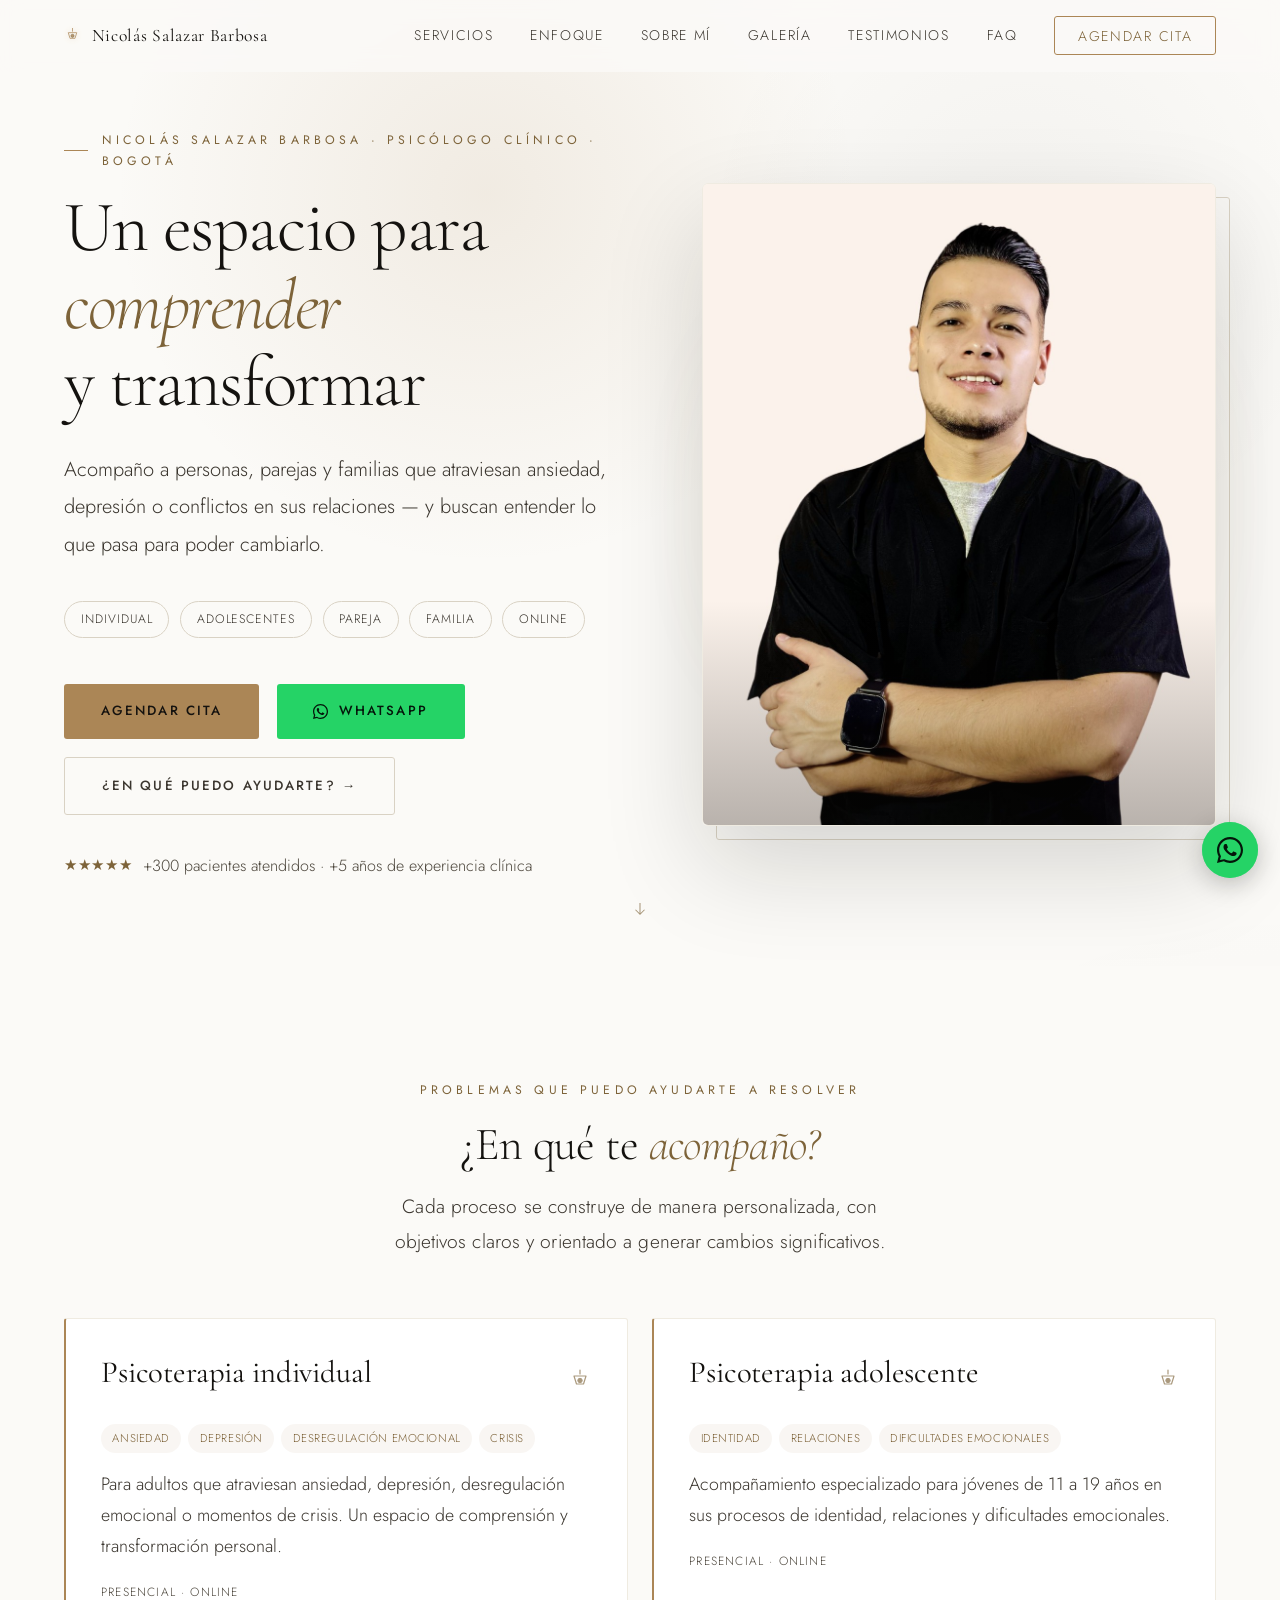
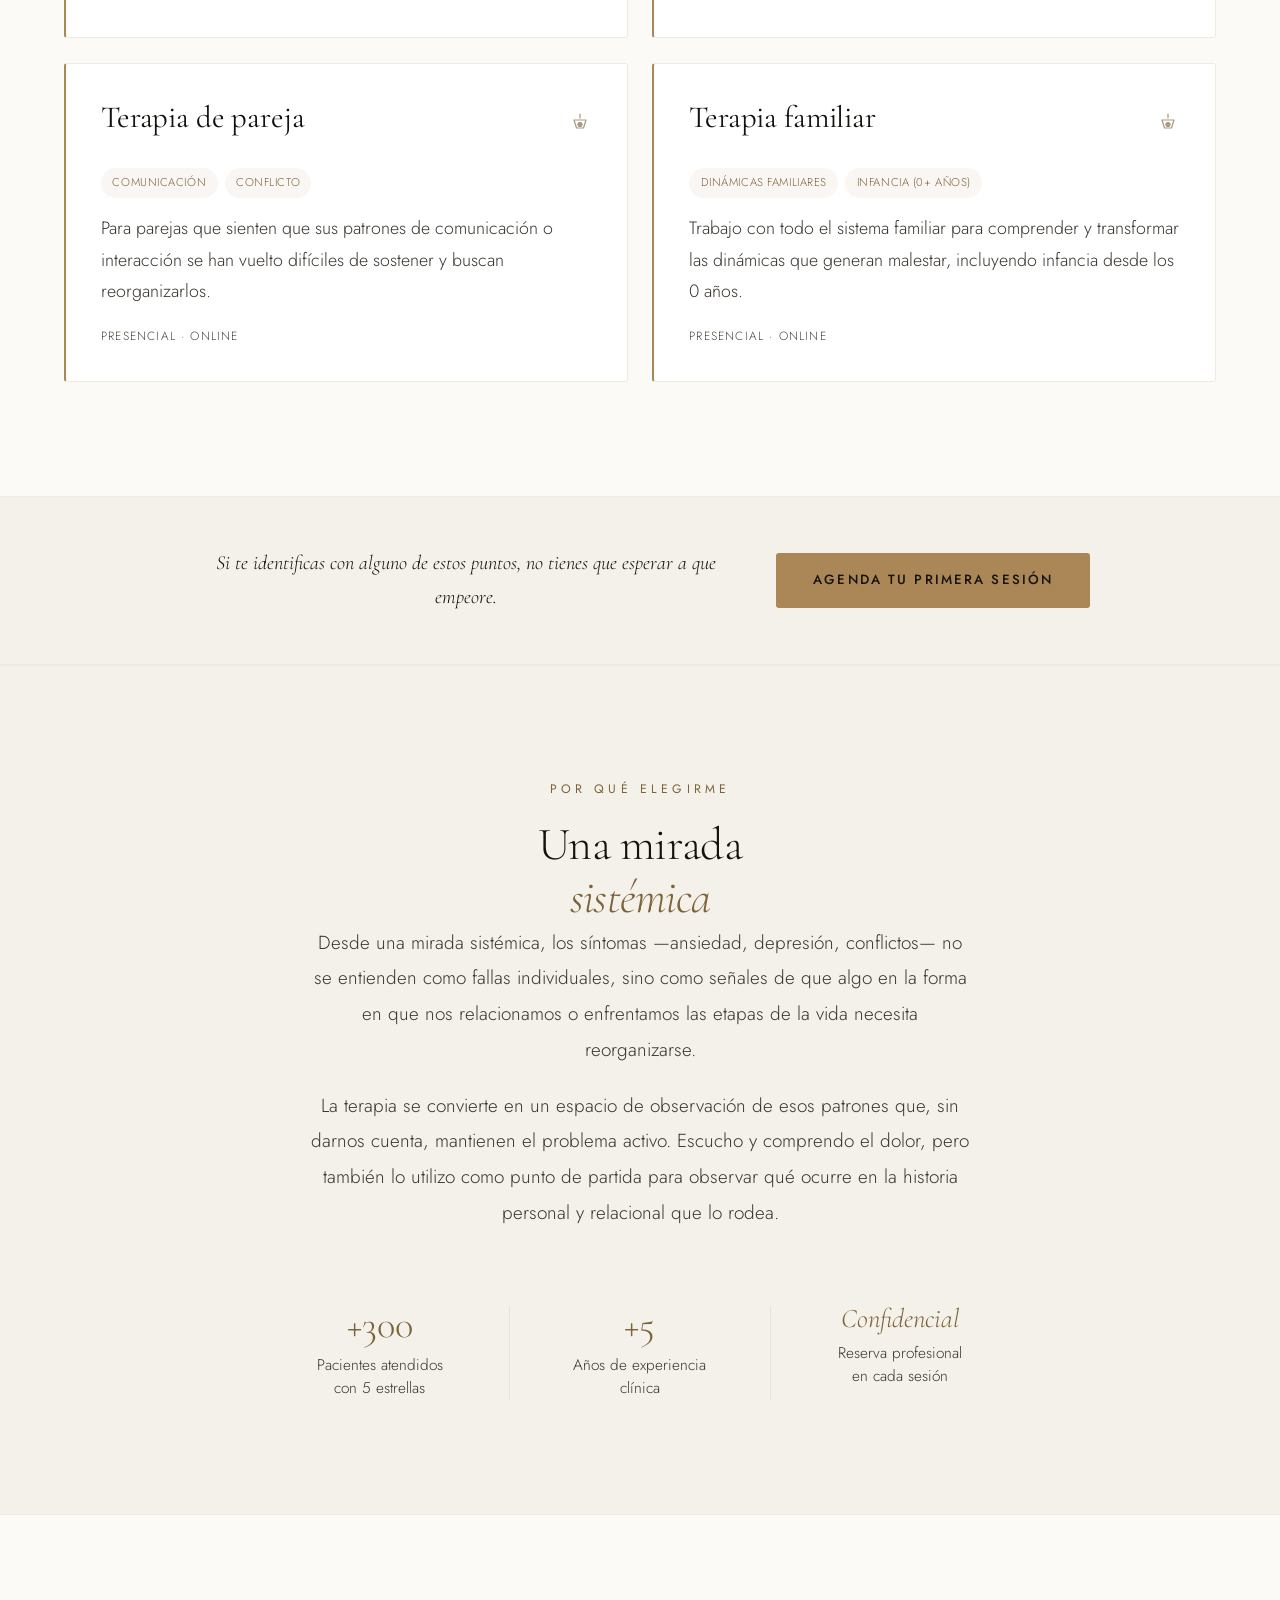
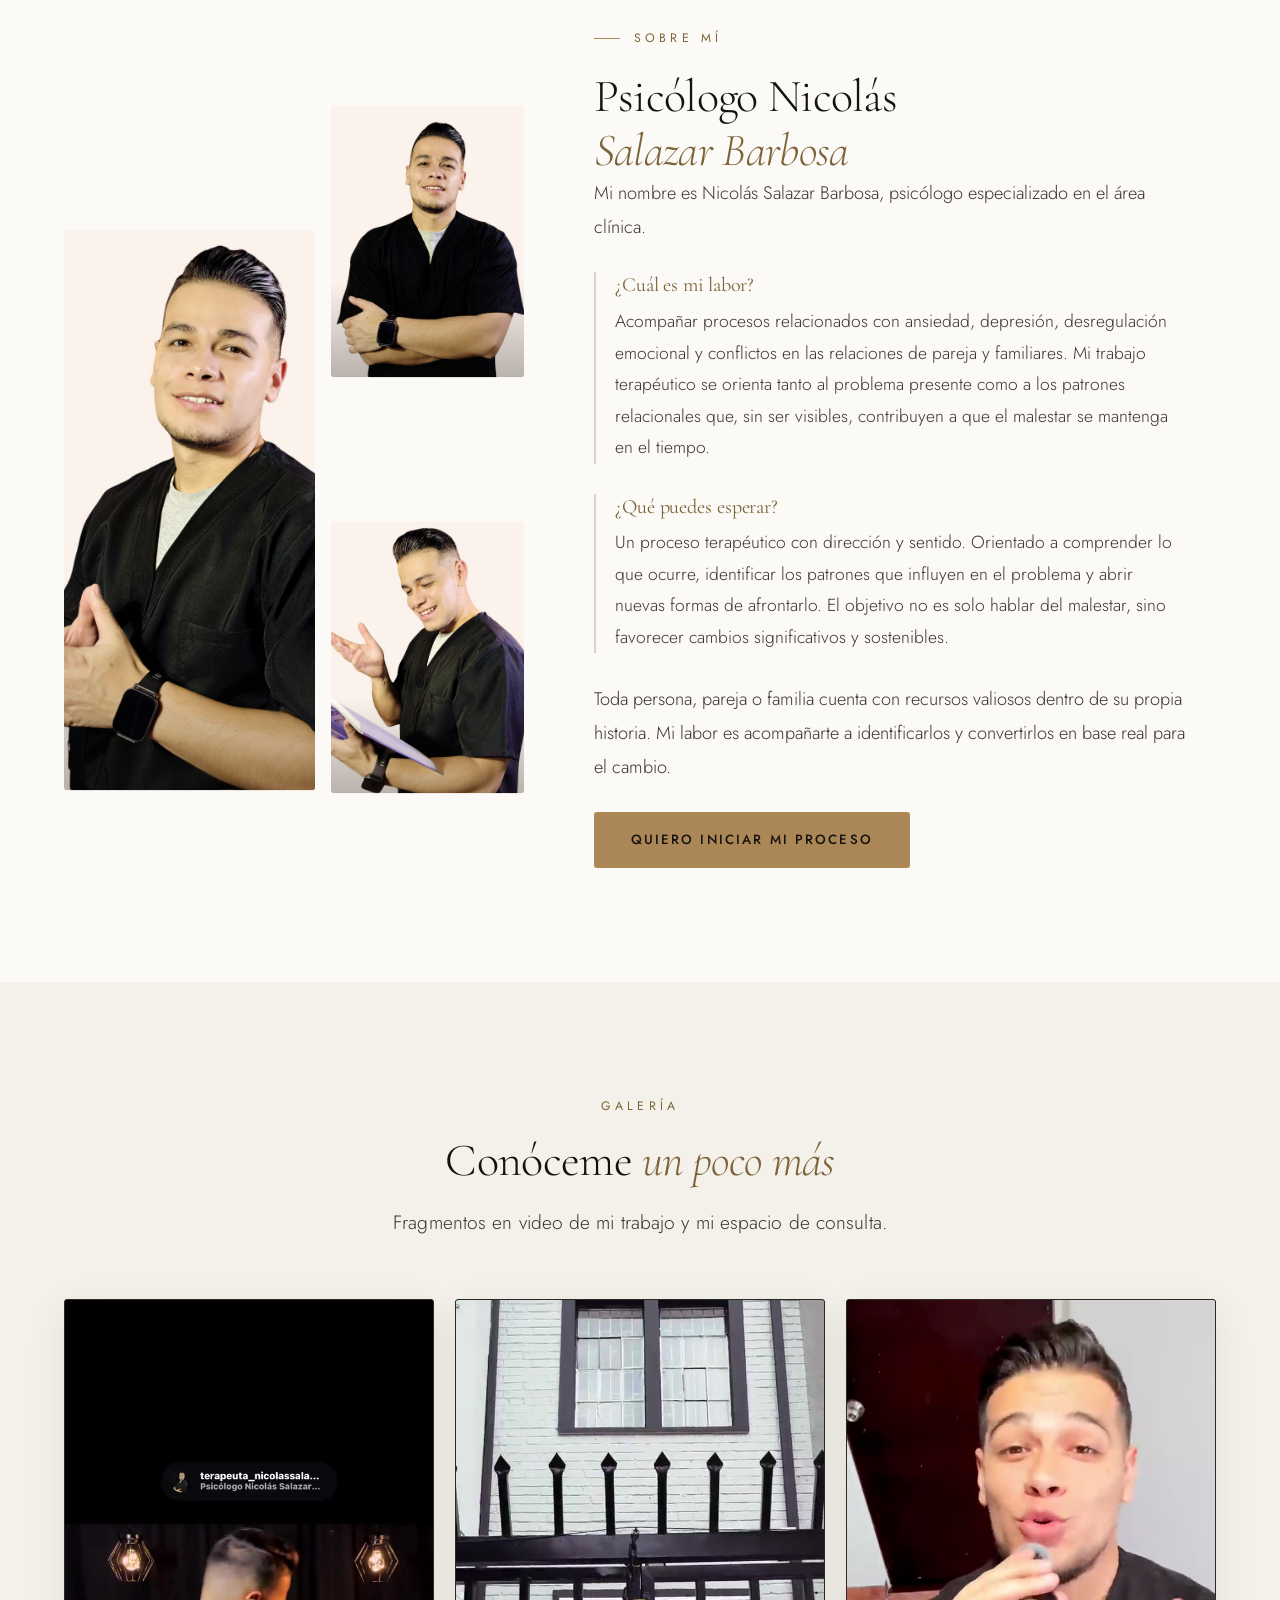
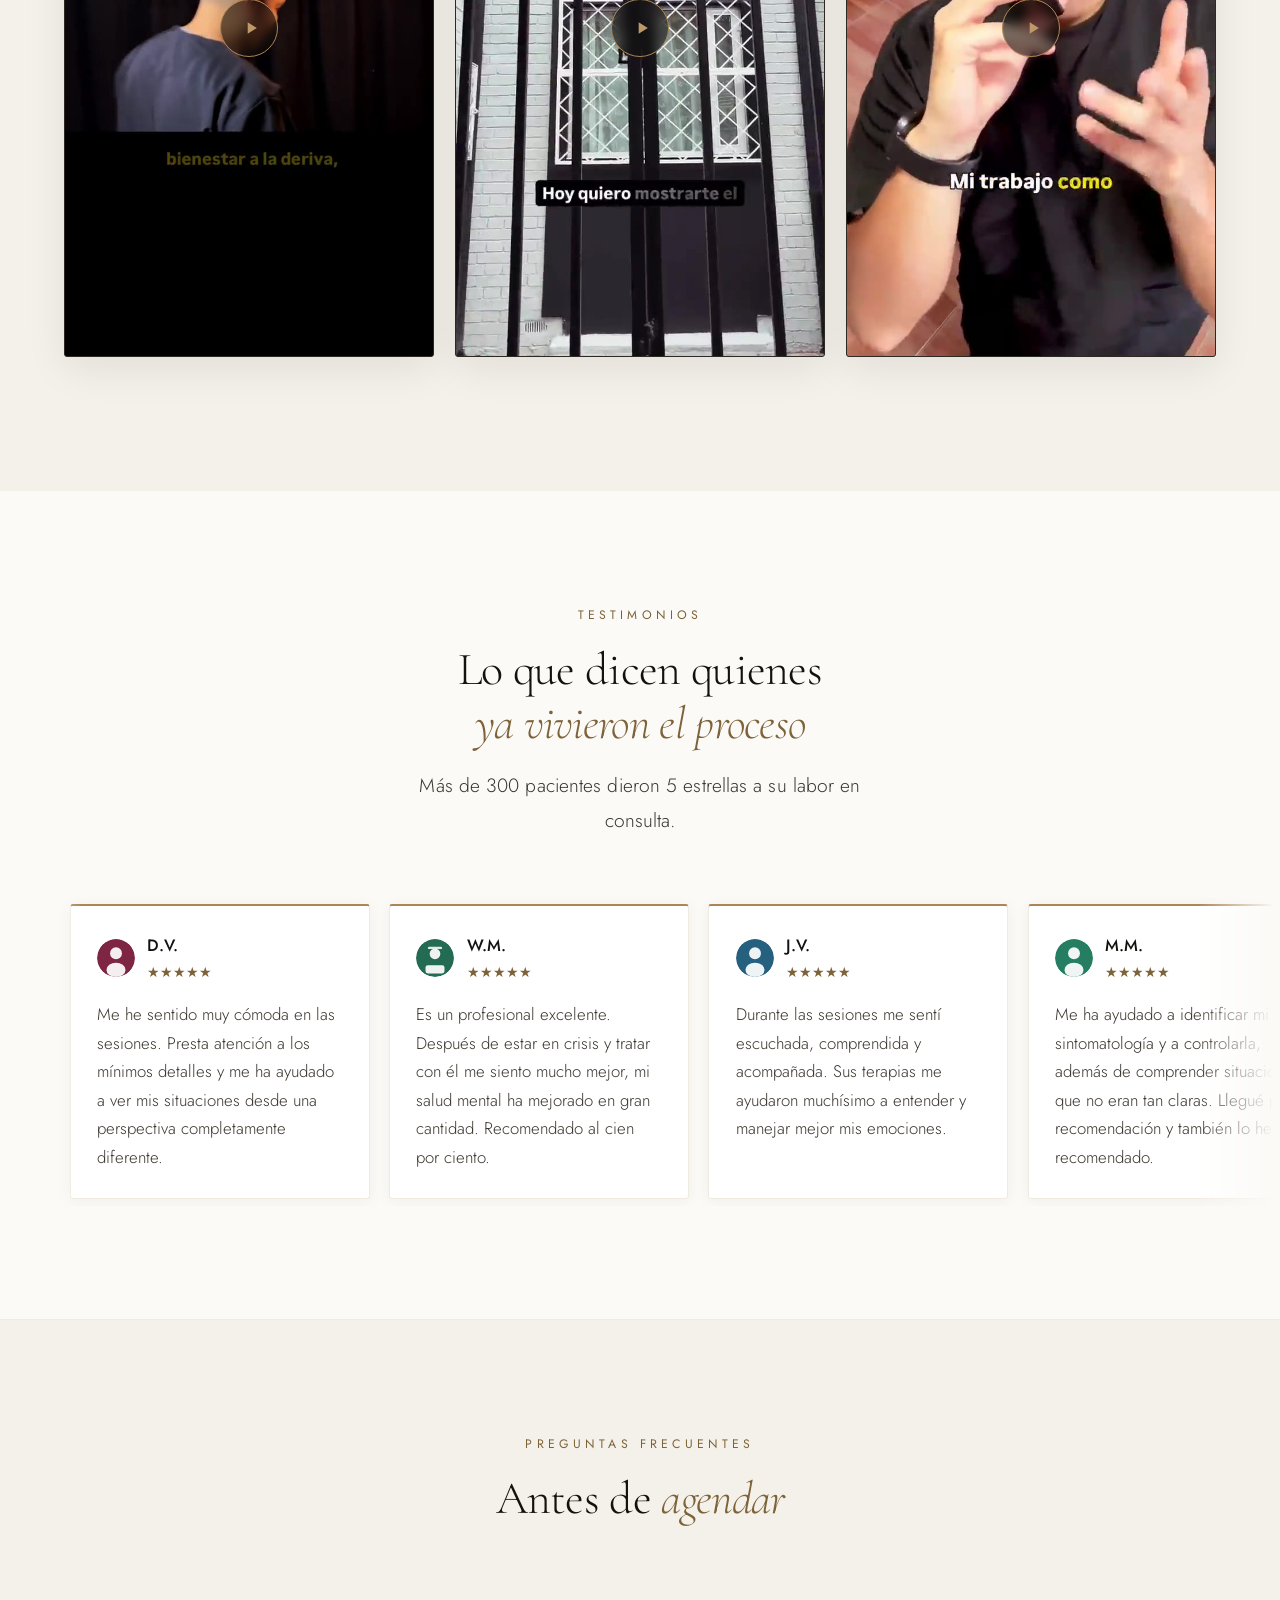
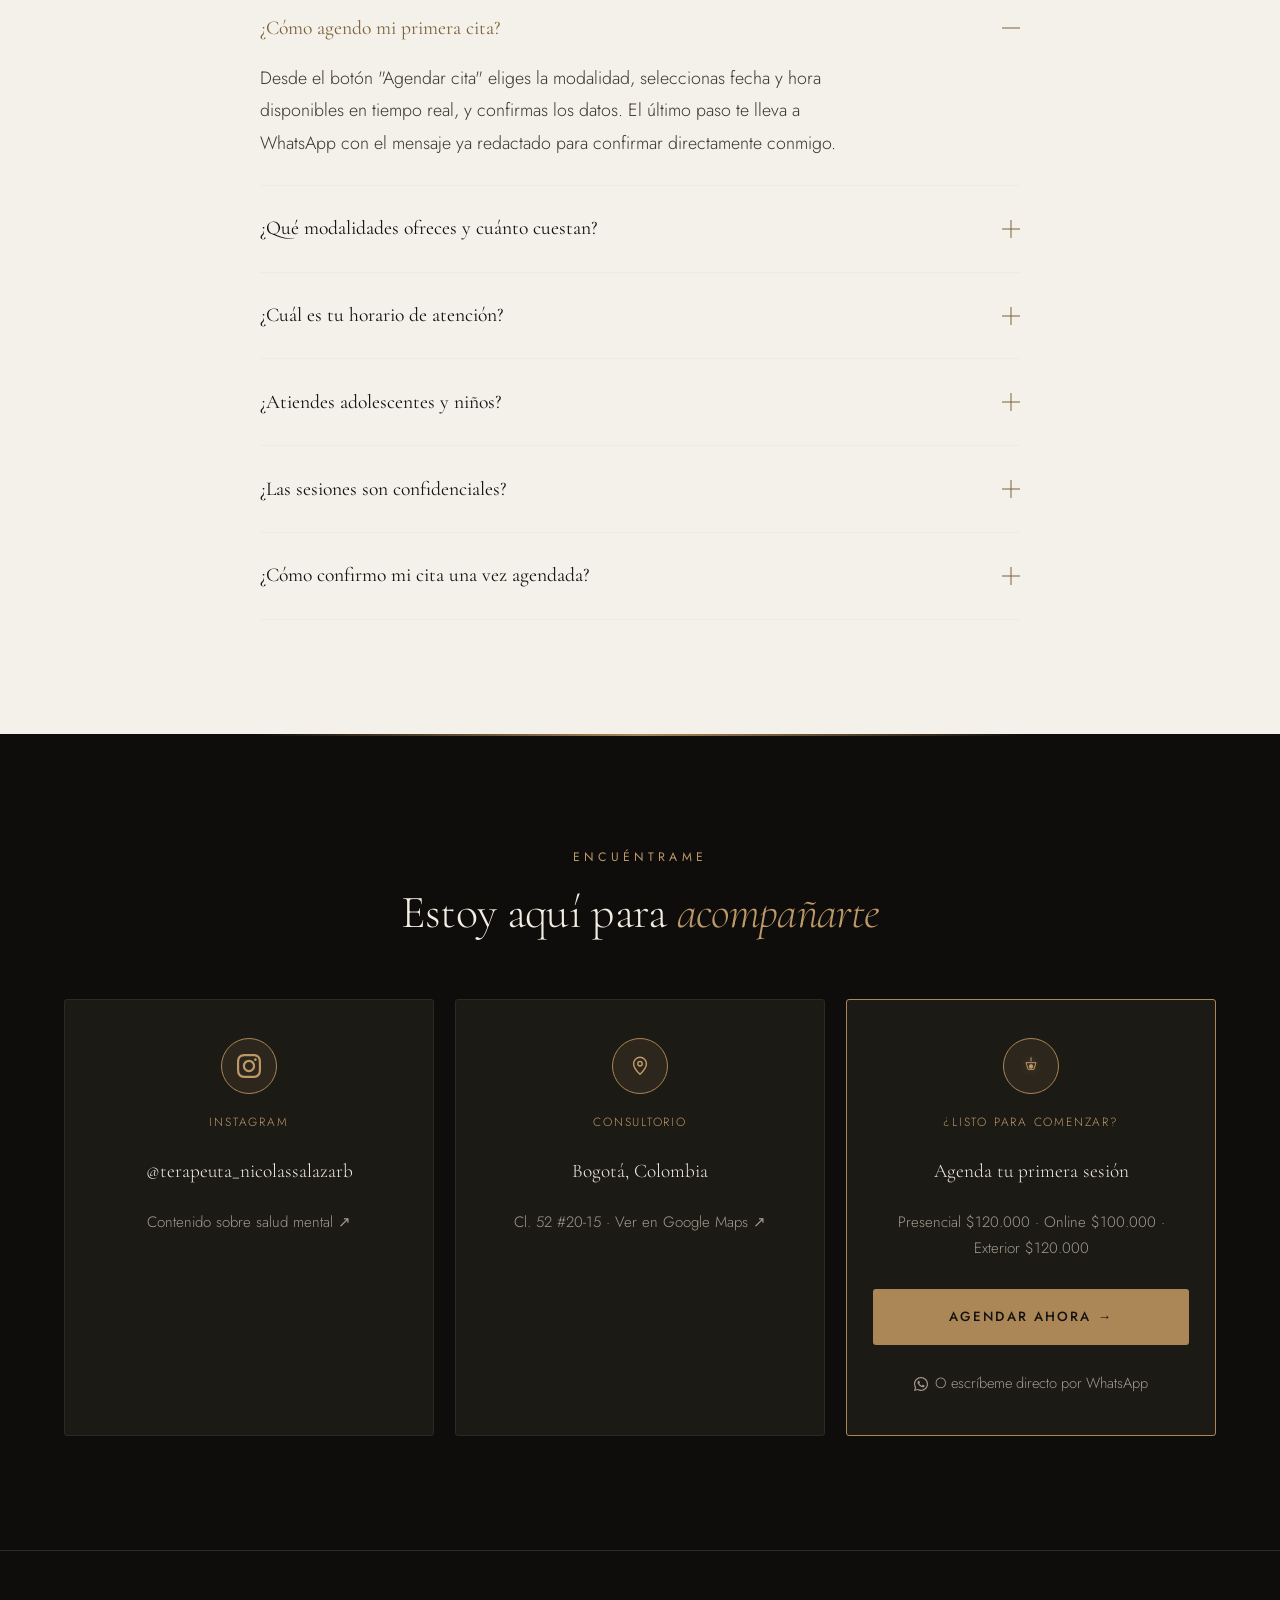
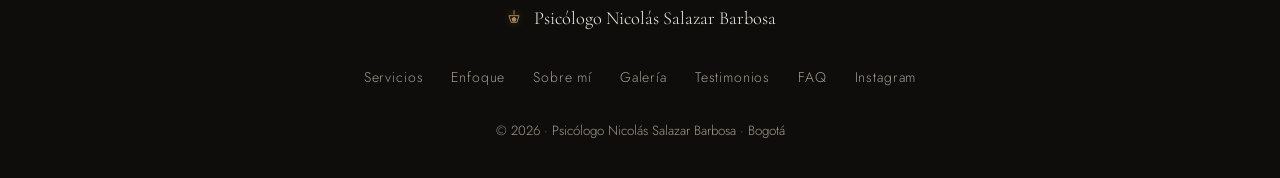
==== index.html @ ba169932 "Actualizacion automatica" ====
<!DOCTYPE html>
<html lang="es">
<head>
<meta charset="UTF-8">
<meta name="viewport" content="width=device-width, initial-scale=1.0, maximum-scale=5.0">

<!-- ── PRIMARY SEO ── -->
<title>Psicólogo Nicolás Salazar Barbosa | Terapia Sistémica Bogotá</title>
<meta name="description" content="Psicólogo clínico en Bogotá especializado en terapia sistémica, narrativa y ACT. Atención individual, adolescentes, pareja y familia. Presencial en Cl. 52 #20-15 y online. Agenda tu cita hoy.">
<meta name="keywords" content="psicólogo Bogotá, psicólogo clínico Bogotá, terapia sistémica Bogotá, terapia pareja Bogotá, terapia familiar Bogotá, psicólogo online Colombia, terapia narrativa, ansiedad Bogotá, depresión Bogotá, Nicolás Salazar Barbosa psicólogo">
<meta name="author" content="Psicólogo Nicolás Salazar Barbosa">
<meta name="robots" content="index, follow">
<meta name="geo.region" content="CO-DC">
<meta name="geo.placename" content="Bogotá, Colombia">
<meta name="theme-color" content="#050505">
<link rel="canonical" href="https://psicologonicolassalazarb.com/">

<!-- ── OPEN GRAPH (WhatsApp, Facebook, LinkedIn) ── -->
<meta property="og:type" content="website">
<meta property="og:url" content="https://psicologonicolassalazarb.com/">
<meta property="og:title" content="Psicólogo Nicolás Salazar Barbosa | Terapia Sistémica Bogotá">
<meta property="og:description" content="Psicólogo clínico en Bogotá. Terapia sistémica, narrativa y ACT para individuos, parejas y familias. Presencial y online.">
<meta property="og:locale" content="es_CO">
<meta property="og:site_name" content="Psicólogo Nicolás Salazar Barbosa">
<meta property="og:image" content="https://psicologonicolassalazarb.com/assets/img/og-image.jpg">

<!-- ── TWITTER CARD ── -->
<meta name="twitter:card" content="summary_large_image">
<meta name="twitter:title" content="Psicólogo Nicolás Salazar Barbosa | Bogotá">
<meta name="twitter:description" content="Psicólogo clínico en Bogotá. Terapia sistémica, narrativa y ACT para individuos, parejas y familias.">

<!-- ── SCHEMA.org — Datos estructurados para Google ── -->
<script type="application/ld+json">
{
  "@context": "https://schema.org",
  "@type": "Psychologist",
  "name": "Nicolás Salazar Barbosa",
  "jobTitle": "Psicólogo Clínico",
  "description": "Psicólogo clínico especializado en terapia sistémica, narrativa y ACT. Atención individual, adolescentes, pareja y familia en Bogotá y online.",
  "url": "https://psicologonicolassalazarb.com",
  "telephone": "+573115725459",
  "email": "psicosalazar710@gmail.com",
  "image": "https://psicologonicolassalazarb.com/assets/img/og-image.jpg",
  "address": {
    "@type": "PostalAddress",
    "streetAddress": "Cl. 52 #20-15",
    "addressLocality": "Bogotá",
    "addressRegion": "Cundinamarca",
    "addressCountry": "CO"
  },
  "geo": {
    "@type": "GeoCoordinates",
    "latitude": 4.6351,
    "longitude": -74.0703
  },
  "priceRange": "$100.000 - $120.000 COP",
  "currenciesAccepted": "COP",
  "paymentAccepted": "Cash, Bank Transfer",
  "openingHours": ["Mo-Fr 09:00-21:00", "Sa 09:00-12:00"],
  "sameAs": [
    "https://www.instagram.com/terapeuta_nicolassalazarb"
  ],
  "hasOfferCatalog": {
    "@type": "OfferCatalog",
    "name": "Servicios de psicoterapia",
    "itemListElement": [
      {"@type": "Offer", "itemOffered": {"@type": "Service", "name": "Psicoterapia Individual"}},
      {"@type": "Offer", "itemOffered": {"@type": "Service", "name": "Psicoterapia Adolescente"}},
      {"@type": "Offer", "itemOffered": {"@type": "Service", "name": "Terapia de Pareja"}},
      {"@type": "Offer", "itemOffered": {"@type": "Service", "name": "Terapia Familiar"}}
    ]
  },
  "aggregateRating": {
    "@type": "AggregateRating",
    "ratingValue": "5",
    "reviewCount": "40",
    "bestRating": "5"
  }
}
</script>

<meta http-equiv="X-UA-Compatible" content="IE=edge">
<meta name="format-detection" content="telephone=no">
<link rel="preconnect" href="https://fonts.googleapis.com">
<link rel="preconnect" href="https://fonts.gstatic.com" crossorigin>
<link href="https://fonts.googleapis.com/css2?family=Cormorant+Garamond:ital,wght@0,300;0,400;0,600;1,300;1,400&family=Jost:wght@300;400;500&display=swap" rel="stylesheet">
<link rel="stylesheet" href="css/main.css?v=4">
</head>
<body>

<a href="#main-content" class="skip-link">Saltar al contenido principal</a>

<div class="scroll-progress" id="scrollProgress"></div>

<nav id="main-nav">
  <a href="#hero" class="nav-logo">
    <svg class="lamp lit" viewBox="0 0 24 24" fill="none"><path d="M12 2v4" stroke-width="1.2" stroke-linecap="round"/><path d="M6 8h12l-2.5 8h-7L6 8z" stroke-width="1.2" stroke-linejoin="round"/><circle class="bulb" cx="12" cy="12.5" r="2.2"/></svg>
    Nicolás Salazar Barbosa
  </a>
  <ul class="nav-links" id="navLinks">
    <li><a href="#servicios" data-target="servicios">Servicios</a></li>
    <li><a href="#enfoque" data-target="enfoque">Enfoque</a></li>
    <li><a href="#sobre-mi" data-target="sobre-mi">Sobre mí</a></li>
    <li><a href="#galeria" data-target="galeria">Galería</a></li>
    <li><a href="#testimonios" data-target="testimonios">Testimonios</a></li>
    <li><a href="#faq" data-target="faq">FAQ</a></li>
    <li><a href="/agendar.html" class="nav-cta">Agendar cita</a></li>
  </ul>
  <button class="hamburger" id="hamburger" aria-label="Menú" aria-expanded="false"><span></span><span></span><span></span></button>
</nav>

<div class="mobile-menu" id="mobile-menu">
  <a href="#servicios">Servicios</a>
  <a href="#enfoque">Enfoque terapéutico</a>
  <a href="#sobre-mi">Sobre mí</a>
  <a href="#galeria">Galería</a>
  <a href="#testimonios">Testimonios</a>
  <a href="#faq">FAQ</a>
  <a href="/agendar.html" style="color:var(--gold-bright);font-weight:500;">Agendar cita →</a>
</div>

<main id="main-content">
<div class="snap-section">
  <section id="hero" aria-label="Presentación">
    <div class="hero-left">
      <div class="eyebrow">Nicolás Salazar Barbosa · Psicólogo Clínico · Bogotá</div>
      <h1 class="hero-title">Un espacio para<br><em>comprender</em><br>y transformar</h1>
      <p class="hero-subtitle">Acompaño a personas, parejas y familias que atraviesan ansiedad, depresión o conflictos en sus relaciones — y buscan entender lo que pasa para poder cambiarlo.</p>
      <div class="hero-badges">
        <span class="badge">Individual</span>
        <span class="badge">Adolescentes</span>
        <span class="badge">Pareja</span>
        <span class="badge">Familia</span>
        <span class="badge">Online</span>
      </div>
      <div class="hero-actions">
        <a href="/agendar.html" class="btn btn-gold">Agendar cita</a>
        <a href="https://wa.me/573115725459?text=Hola%20Nicol%C3%A1s%2C%20quisiera%20agendar%20una%20cita." data-cfg="whatsappUrl" data-cfg-attr="href" target="_blank" class="btn btn-wa">
          <svg width="15" height="15" viewBox="0 0 24 24" fill="currentColor"><path d="M17.472 14.382c-.297-.149-1.758-.867-2.03-.967-.273-.099-.471-.148-.67.15-.197.297-.767.966-.94 1.164-.173.199-.347.223-.644.075-.297-.15-1.255-.463-2.39-1.475-.883-.788-1.48-1.761-1.653-2.059-.173-.297-.018-.458.13-.606.134-.133.298-.347.446-.52.149-.174.198-.298.298-.497.099-.198.05-.371-.025-.52-.075-.149-.669-1.612-.916-2.207-.242-.579-.487-.5-.669-.51-.173-.008-.371-.01-.57-.01-.198 0-.52.074-.792.372-.272.297-1.04 1.016-1.04 2.479 0 1.462 1.065 2.875 1.213 3.074.149.198 2.096 3.2 5.077 4.487.709.306 1.262.489 1.694.625.712.227 1.36.195 1.871.118.571-.085 1.758-.719 2.006-1.413.248-.694.248-1.289.173-1.413-.074-.124-.272-.198-.57-.347z"/><path d="M12 0C5.373 0 0 5.373 0 12c0 2.125.555 4.122 1.528 5.855L0 24l6.335-1.508C8.078 23.445 10.012 24 12 24c6.627 0 12-5.373 12-12S18.627 0 12 0zm0 22c-1.846 0-3.593-.493-5.103-1.355l-.365-.218-3.785.901.938-3.676-.239-.377A9.944 9.944 0 012 12c0-5.514 4.486-10 10-10s10 4.486 10 10-4.486 10-10 10z"/></svg>
          WhatsApp
        </a>
        <a href="#servicios" class="btn btn-outline">¿En qué puedo ayudarte? →</a>
      </div>
      <div class="hero-trust">
        <span class="hero-trust-stars">★★★★★</span>
        <span><span data-cfg="stats.patients">+300</span> pacientes atendidos · <span data-cfg="stats.yearsExperience">+5</span> años de experiencia clínica</span>
      </div>
    </div>
    <div class="hero-portrait">
      <div class="img-frame">
        <img src="assets/img/nico-02-crossed.jpg" alt="Psicólogo Nicolás Salazar Barbosa" loading="eager" fetchpriority="high">
      </div>
    </div>
    <a href="#servicios" class="scroll-cue" aria-label="Bajar a la siguiente sección">
      <svg width="18" height="18" viewBox="0 0 24 24" fill="none" stroke="currentColor" stroke-width="1.4"><path d="M12 4v15M6 13l6 6 6-6"/></svg>
    </a>
  </section>
</div>

<section id="servicios" class="snap-section section" aria-label="Problemas que resuelvo">
  <div class="section-inner">
    <div class="section-head center reveal">
      <div class="eyebrow">Problemas que puedo ayudarte a resolver</div>
      <h2>¿En qué te <em>acompaño?</em></h2>
      <p class="lede">Cada proceso se construye de manera personalizada, con objetivos claros y orientado a generar cambios significativos.</p>
    </div>

    <div class="problems-grid">
      <div class="card card-accent problem-card reveal">
        <div class="card-head">
          <h3>Psicoterapia individual</h3>
          <svg class="lamp" viewBox="0 0 24 24" fill="none"><path d="M12 2v4" stroke-width="1.2" stroke-linecap="round"/><path d="M6 8h12l-2.5 8h-7L6 8z" stroke-width="1.2" stroke-linejoin="round"/><circle class="bulb" cx="12" cy="12.5" r="2.2"/></svg>
        </div>
        <div class="problem-tags">
          <span class="problem-tag">Ansiedad</span><span class="problem-tag">Depresión</span>
          <span class="problem-tag">Desregulación emocional</span><span class="problem-tag">Crisis</span>
        </div>
        <p>Para adultos que atraviesan ansiedad, depresión, desregulación emocional o momentos de crisis. Un espacio de comprensión y transformación personal.</p>
        <div class="problem-mode">Presencial · Online</div>
      </div>

      <div class="card card-accent problem-card reveal">
        <div class="card-head">
          <h3>Psicoterapia adolescente</h3>
          <svg class="lamp" viewBox="0 0 24 24" fill="none"><path d="M12 2v4" stroke-width="1.2" stroke-linecap="round"/><path d="M6 8h12l-2.5 8h-7L6 8z" stroke-width="1.2" stroke-linejoin="round"/><circle class="bulb" cx="12" cy="12.5" r="2.2"/></svg>
        </div>
        <div class="problem-tags">
          <span class="problem-tag">Identidad</span><span class="problem-tag">Relaciones</span>
          <span class="problem-tag">Dificultades emocionales</span>
        </div>
        <p>Acompañamiento especializado para jóvenes de 11 a 19 años en sus procesos de identidad, relaciones y dificultades emocionales.</p>
        <div class="problem-mode">Presencial · Online</div>
      </div>

      <div class="card card-accent problem-card reveal">
        <div class="card-head">
          <h3>Terapia de pareja</h3>
          <svg class="lamp" viewBox="0 0 24 24" fill="none"><path d="M12 2v4" stroke-width="1.2" stroke-linecap="round"/><path d="M6 8h12l-2.5 8h-7L6 8z" stroke-width="1.2" stroke-linejoin="round"/><circle class="bulb" cx="12" cy="12.5" r="2.2"/></svg>
        </div>
        <div class="problem-tags">
          <span class="problem-tag">Comunicación</span><span class="problem-tag">Conflicto</span>
        </div>
        <p>Para parejas que sienten que sus patrones de comunicación o interacción se han vuelto difíciles de sostener y buscan reorganizarlos.</p>
        <div class="problem-mode">Presencial · Online</div>
      </div>

      <div class="card card-accent problem-card reveal">
        <div class="card-head">
          <h3>Terapia familiar</h3>
          <svg class="lamp" viewBox="0 0 24 24" fill="none"><path d="M12 2v4" stroke-width="1.2" stroke-linecap="round"/><path d="M6 8h12l-2.5 8h-7L6 8z" stroke-width="1.2" stroke-linejoin="round"/><circle class="bulb" cx="12" cy="12.5" r="2.2"/></svg>
        </div>
        <div class="problem-tags">
          <span class="problem-tag">Dinámicas familiares</span><span class="problem-tag">Infancia (0+ años)</span>
        </div>
        <p>Trabajo con todo el sistema familiar para comprender y transformar las dinámicas que generan malestar, incluyendo infancia desde los 0 años.</p>
        <div class="problem-mode">Presencial · Online</div>
      </div>
    </div>
  </div>
</section>

<div class="mid-cta reveal reveal-scale">
  <div class="mid-cta-inner">
    <p>Si te identificas con alguno de estos puntos, no tienes que esperar a que empeore.</p>
    <a href="/agendar.html" class="btn btn-gold">Agenda tu primera sesión</a>
  </div>
</div>

<section id="enfoque" class="snap-section section" aria-label="Por qué elegirme">
  <div class="section-inner">
    <div class="why-intro">
      <div class="approach-copy reveal reveal-left">
        <div class="eyebrow">Por qué elegirme</div>
        <h2>Una mirada<br><em>sistémica</em></h2>
        <p>Desde una mirada sistémica, los síntomas —ansiedad, depresión, conflictos— no se entienden como fallas individuales, sino como señales de que algo en la forma en que nos relacionamos o enfrentamos las etapas de la vida necesita reorganizarse.</p>
        <p>La terapia se convierte en un espacio de observación de esos patrones que, sin darnos cuenta, mantienen el problema activo. Escucho y comprendo el dolor, pero también lo utilizo como punto de partida para observar qué ocurre en la historia personal y relacional que lo rodea.</p>
      </div>
    </div>

    <div class="authority-stats reveal reveal-scale">
      <div class="authority-stat">
        <div class="num" data-cfg="stats.patients">+300</div>
        <div class="label">Pacientes atendidos<br>con 5 estrellas</div>
      </div>
      <div class="authority-stat">
        <div class="num" data-cfg="stats.yearsExperience">+5</div>
        <div class="label">Años de experiencia<br>clínica</div>
      </div>
      <div class="authority-stat">
        <div class="num num-word">Confidencial</div>
        <div class="label">Reserva profesional<br>en cada sesión</div>
      </div>
    </div>

  </div>
</section>

<section id="sobre-mi" class="snap-section section" aria-label="Sobre el psicólogo">
  <div class="section-inner">
    <div class="about-grid">
      <div class="about-collage reveal reveal-scale">
        <div class="img-frame"><img src="assets/img/nico-03-hands.jpg" alt="Psicólogo clínico Nicolás Salazar Barbosa — Terapia individual y familiar en Bogotá" loading="lazy" style="object-position:50% 15%;"></div>
        <div class="img-frame"><img src="assets/img/nico-02-crossed.jpg" alt="Nicolás Salazar Barbosa" loading="lazy"></div>
        <div class="img-frame"><img src="assets/img/nico-04-reading.jpg" alt="Nicolás Salazar Barbosa" loading="lazy" style="object-position:50% 20%;"></div>
      </div>

      <div class="about-text reveal reveal-right">
        <div class="eyebrow">Sobre mí</div>
        <h2>Psicólogo Nicolás<br><em>Salazar Barbosa</em></h2>
        <p>Mi nombre es Nicolás Salazar Barbosa, psicólogo especializado en el área clínica.</p>

        <div class="about-question">
          <h3>¿Cuál es mi labor?</h3>
          <p>Acompañar procesos relacionados con ansiedad, depresión, desregulación emocional y conflictos en las relaciones de pareja y familiares. Mi trabajo terapéutico se orienta tanto al problema presente como a los patrones relacionales que, sin ser visibles, contribuyen a que el malestar se mantenga en el tiempo.</p>
        </div>

        <div class="about-question">
          <h3>¿Qué puedes esperar?</h3>
          <p>Un proceso terapéutico con dirección y sentido. Orientado a comprender lo que ocurre, identificar los patrones que influyen en el problema y abrir nuevas formas de afrontarlo. El objetivo no es solo hablar del malestar, sino favorecer cambios significativos y sostenibles.</p>
        </div>

        <p>Toda persona, pareja o familia cuenta con recursos valiosos dentro de su propia historia. Mi labor es acompañarte a identificarlos y convertirlos en base real para el cambio.</p>

        <a href="/agendar.html" class="btn btn-gold">Quiero iniciar mi proceso</a>
      </div>
    </div>
  </div>
</section>

<section id="galeria" class="snap-section section" aria-label="Galería">
  <div class="section-inner">
    <div class="section-head center reveal">
      <div class="eyebrow">Galería</div>
      <h2>Conóceme <em>un poco más</em></h2>
      <p class="lede">Fragmentos en video de mi trabajo y mi espacio de consulta.</p>
    </div>

    <div class="gallery-videos reveal reveal-scale">
      <div class="video-frame" data-video="1">
        <video class="poster" poster="assets/img/poster-video-1.jpg" preload="none" playsinline controlsList="nodownload">
          <source src="assets/video/nico-video-1.mp4" type="video/mp4">
        </video>
        <button class="play-btn" aria-label="Reproducir video">
          <svg width="20" height="20" viewBox="0 0 24 24" fill="var(--gold-bright)"><path d="M8 5v14l11-7z"/></svg>
        </button>
      </div>
      <div class="video-frame" data-video="2">
        <video class="poster" poster="assets/img/poster-video-2.jpg" preload="none" playsinline controlsList="nodownload">
          <source src="assets/video/nico-video-2.mp4" type="video/mp4">
        </video>
        <button class="play-btn" aria-label="Reproducir video">
          <svg width="20" height="20" viewBox="0 0 24 24" fill="var(--gold-bright)"><path d="M8 5v14l11-7z"/></svg>
        </button>
      </div>
      <div class="video-frame" data-video="3">
        <video class="poster" poster="assets/img/poster-video-3.jpg" preload="none" playsinline controlsList="nodownload">
          <source src="assets/video/nico-video-3.mp4" type="video/mp4">
        </video>
        <button class="play-btn" aria-label="Reproducir video">
          <svg width="20" height="20" viewBox="0 0 24 24" fill="var(--gold-bright)"><path d="M8 5v14l11-7z"/></svg>
        </button>
      </div>
    </div>
  </div>
</section>

<section id="testimonios" class="snap-section section" aria-label="Testimonios">
  <div class="section-inner">
    <div class="section-head center reveal">
      <div class="eyebrow">Testimonios</div>
      <h2>Lo que dicen quienes<br><em>ya vivieron el proceso</em></h2>
      <p class="lede">Más de 300 pacientes dieron 5 estrellas a su labor en consulta.</p>
    </div>
  </div>
  <div class="testi-track-wrap reveal">
    <div class="testi-track" id="testiTrack">
<div class="testi-card">
  <div class="testi-head">
    <div class="testi-avatar"><svg viewBox="0 0 64 64" xmlns="http://www.w3.org/2000/svg"><circle cx="32" cy="32" r="32" fill="hsl(340,55%,32%)"/><circle cx="32" cy="24" r="10" fill="rgba(255,255,255,0.92)"/><ellipse cx="32" cy="52" rx="16" ry="12" fill="rgba(255,255,255,0.92)"/></svg></div>
    <div><div class="testi-author">D.V.</div><div class="testi-meta">★★★★★</div></div>
  </div>
  <p class="testi-text">Me he sentido muy cómoda en las sesiones. Presta atención a los mínimos detalles y me ha ayudado a ver mis situaciones desde una perspectiva completamente diferente.</p>
</div>
<div class="testi-card">
  <div class="testi-head">
    <div class="testi-avatar"><svg viewBox="0 0 64 64" xmlns="http://www.w3.org/2000/svg"><circle cx="32" cy="32" r="32" fill="hsl(160,50%,28%)"/><rect x="20" y="13" width="24" height="4" rx="2" fill="rgba(255,255,255,0.85)"/><circle cx="32" cy="25" r="9" fill="rgba(255,255,255,0.92)"/><rect x="16" y="44" width="32" height="14" rx="4" fill="rgba(255,255,255,0.92)"/></svg></div>
    <div><div class="testi-author">W.M.</div><div class="testi-meta">★★★★★</div></div>
  </div>
  <p class="testi-text">Es un profesional excelente. Después de estar en crisis y tratar con él me siento mucho mejor, mi salud mental ha mejorado en gran cantidad. Recomendado al cien por ciento.</p>
</div>
<div class="testi-card">
  <div class="testi-head">
    <div class="testi-avatar"><svg viewBox="0 0 64 64" xmlns="http://www.w3.org/2000/svg"><circle cx="32" cy="32" r="32" fill="hsl(200,55%,32%)"/><circle cx="32" cy="24" r="10" fill="rgba(255,255,255,0.92)"/><ellipse cx="32" cy="52" rx="16" ry="12" fill="rgba(255,255,255,0.92)"/></svg></div>
    <div><div class="testi-author">J.V.</div><div class="testi-meta">★★★★★</div></div>
  </div>
  <p class="testi-text">Durante las sesiones me sentí escuchada, comprendida y acompañada. Sus terapias me ayudaron muchísimo a entender y manejar mejor mis emociones.</p>
</div>
<div class="testi-card">
  <div class="testi-head">
    <div class="testi-avatar"><svg viewBox="0 0 64 64" xmlns="http://www.w3.org/2000/svg"><circle cx="32" cy="32" r="32" fill="hsl(160,55%,32%)"/><circle cx="32" cy="24" r="10" fill="rgba(255,255,255,0.92)"/><ellipse cx="32" cy="52" rx="16" ry="12" fill="rgba(255,255,255,0.92)"/></svg></div>
    <div><div class="testi-author">M.M.</div><div class="testi-meta">★★★★★</div></div>
  </div>
  <p class="testi-text">Me ha ayudado a identificar mi sintomatología y a controlarla, además de comprender situaciones que no eran tan claras. Llegué por recomendación y también lo he recomendado.</p>
</div>
<div class="testi-card">
  <div class="testi-head">
    <div class="testi-avatar"><svg viewBox="0 0 64 64" xmlns="http://www.w3.org/2000/svg"><circle cx="32" cy="32" r="32" fill="hsl(30,55%,32%)"/><circle cx="32" cy="24" r="10" fill="rgba(255,255,255,0.92)"/><ellipse cx="32" cy="52" rx="16" ry="12" fill="rgba(255,255,255,0.92)"/></svg></div>
    <div><div class="testi-author">V.M.</div><div class="testi-meta">★★★★★</div></div>
  </div>
  <p class="testi-text">Además de un psicólogo, encontré a una persona que realmente se interesa por lo que sientes. Está disponible incluso fuera de las sesiones. Enseña que el trabajo debe hacerse con pasión.</p>
</div>
<div class="testi-card">
  <div class="testi-head">
    <div class="testi-avatar"><svg viewBox="0 0 64 64" xmlns="http://www.w3.org/2000/svg"><circle cx="32" cy="32" r="32" fill="hsl(220,50%,28%)"/><rect x="20" y="13" width="24" height="4" rx="2" fill="rgba(255,255,255,0.85)"/><circle cx="32" cy="25" r="9" fill="rgba(255,255,255,0.92)"/><rect x="16" y="44" width="32" height="14" rx="4" fill="rgba(255,255,255,0.92)"/></svg></div>
    <div><div class="testi-author">A.V.</div><div class="testi-meta">★★★★★</div></div>
  </div>
  <p class="testi-text">Cuando había probado varios psicólogos y ninguno me había funcionado, llegó él. Ahora sé que nadie viene a salvarte — tú mismo tienes que salvarte. Gracias a él aprendí a comprenderme.</p>
</div>
<div class="testi-card">
  <div class="testi-head">
    <div class="testi-avatar"><svg viewBox="0 0 64 64" xmlns="http://www.w3.org/2000/svg"><circle cx="32" cy="32" r="32" fill="hsl(250,55%,32%)"/><circle cx="32" cy="24" r="10" fill="rgba(255,255,255,0.92)"/><ellipse cx="32" cy="52" rx="16" ry="12" fill="rgba(255,255,255,0.92)"/></svg></div>
    <div><div class="testi-author">S.B.</div><div class="testi-meta">★★★★★</div></div>
  </div>
  <p class="testi-text">Nicolás superó las expectativas. Abarca de manera clara las temáticas e involucra a todo el núcleo familiar para tener resultados óptimos. Es empático y muy diligente.</p>
</div>
<div class="testi-card">
  <div class="testi-head">
    <div class="testi-avatar"><svg viewBox="0 0 64 64" xmlns="http://www.w3.org/2000/svg"><circle cx="32" cy="32" r="32" fill="hsl(210,50%,28%)"/><rect x="20" y="13" width="24" height="4" rx="2" fill="rgba(255,255,255,0.85)"/><circle cx="32" cy="25" r="9" fill="rgba(255,255,255,0.92)"/><rect x="16" y="44" width="32" height="14" rx="4" fill="rgba(255,255,255,0.92)"/></svg></div>
    <div><div class="testi-author">J.L.</div><div class="testi-meta">★★★★★</div></div>
  </div>
  <p class="testi-text">Las sesiones son de mucha ayuda. Siempre me deja con preguntas que me ponen a reflexionar y me ayudan a mejorar mi forma de pensar y actuar.</p>
</div>
<div class="testi-card">
  <div class="testi-head">
    <div class="testi-avatar"><svg viewBox="0 0 64 64" xmlns="http://www.w3.org/2000/svg"><circle cx="32" cy="32" r="32" fill="hsl(310,55%,32%)"/><circle cx="32" cy="24" r="10" fill="rgba(255,255,255,0.92)"/><ellipse cx="32" cy="52" rx="16" ry="12" fill="rgba(255,255,255,0.92)"/></svg></div>
    <div><div class="testi-author">D.C.</div><div class="testi-meta">★★★★★</div></div>
  </div>
  <p class="testi-text">En tan solo 2 sesiones logró impactar en mi vida. Destaco su empatía y escucha activa. Es un gran profesional que te ayuda a comprender mejor tu propia situación.</p>
</div>
<div class="testi-card">
  <div class="testi-head">
    <div class="testi-avatar"><svg viewBox="0 0 64 64" xmlns="http://www.w3.org/2000/svg"><circle cx="32" cy="32" r="32" fill="hsl(170,55%,32%)"/><circle cx="32" cy="24" r="10" fill="rgba(255,255,255,0.92)"/><ellipse cx="32" cy="52" rx="16" ry="12" fill="rgba(255,255,255,0.92)"/></svg></div>
    <div><div class="testi-author">J.P.</div><div class="testi-meta">★★★★★</div></div>
  </div>
  <p class="testi-text">Un apoyo que me permitió generar una visión más esperanzadora y recursos desde mi propio ser para afrontar futuros desafíos. Agradecida profundamente.</p>
</div>
<div class="testi-card">
  <div class="testi-head">
    <div class="testi-avatar"><svg viewBox="0 0 64 64" xmlns="http://www.w3.org/2000/svg"><circle cx="32" cy="32" r="32" fill="hsl(340,55%,32%)"/><circle cx="32" cy="24" r="10" fill="rgba(255,255,255,0.92)"/><ellipse cx="32" cy="52" rx="16" ry="12" fill="rgba(255,255,255,0.92)"/></svg></div>
    <div><div class="testi-author">L.V.</div><div class="testi-meta">★★★★★</div></div>
  </div>
  <p class="testi-text">Utiliza muy buenas metodologías para trabajar con mis hijos y a ellos les encanta tener sesión con él. Un profesional muy completo y muy humano.</p>
</div>
<div class="testi-card">
  <div class="testi-head">
    <div class="testi-avatar"><svg viewBox="0 0 64 64" xmlns="http://www.w3.org/2000/svg"><circle cx="32" cy="32" r="32" fill="hsl(280,55%,32%)"/><circle cx="32" cy="24" r="10" fill="rgba(255,255,255,0.92)"/><ellipse cx="32" cy="52" rx="16" ry="12" fill="rgba(255,255,255,0.92)"/></svg></div>
    <div><div class="testi-author">N.M.</div><div class="testi-meta">★★★★★</div></div>
  </div>
  <p class="testi-text">Toma la situación del paciente desde la raíz, llevándolo por el proceso y brindando soluciones basadas en creencias y hábitos de la propia persona.</p>
</div>
<div class="testi-card">
  <div class="testi-head">
    <div class="testi-avatar"><svg viewBox="0 0 64 64" xmlns="http://www.w3.org/2000/svg"><circle cx="32" cy="32" r="32" fill="hsl(200,55%,32%)"/><circle cx="32" cy="24" r="10" fill="rgba(255,255,255,0.92)"/><ellipse cx="32" cy="52" rx="16" ry="12" fill="rgba(255,255,255,0.92)"/></svg></div>
    <div><div class="testi-author">L.V.</div><div class="testi-meta">★★★★★</div></div>
  </div>
  <p class="testi-text">Me ayudó a salir adelante con frustraciones acumuladas en el tiempo. Me enseñó a verme diferente. Sigo asistiendo y es un espacio donde me siento cómoda y protegida.</p>
</div>
<div class="testi-card">
  <div class="testi-head">
    <div class="testi-avatar"><svg viewBox="0 0 64 64" xmlns="http://www.w3.org/2000/svg"><circle cx="32" cy="32" r="32" fill="hsl(160,55%,32%)"/><circle cx="32" cy="24" r="10" fill="rgba(255,255,255,0.92)"/><ellipse cx="32" cy="52" rx="16" ry="12" fill="rgba(255,255,255,0.92)"/></svg></div>
    <div><div class="testi-author">C.S.</div><div class="testi-meta">★★★★★</div></div>
  </div>
  <p class="testi-text">Sumamente profesional, dedicado y respetuoso. Moderno sin tabúes, capaz de utilizar técnicas que ayudan al paciente a entender su situación con claridad.</p>
</div>
<div class="testi-card">
  <div class="testi-head">
    <div class="testi-avatar"><svg viewBox="0 0 64 64" xmlns="http://www.w3.org/2000/svg"><circle cx="32" cy="32" r="32" fill="hsl(30,55%,32%)"/><circle cx="32" cy="24" r="10" fill="rgba(255,255,255,0.92)"/><ellipse cx="32" cy="52" rx="16" ry="12" fill="rgba(255,255,255,0.92)"/></svg></div>
    <div><div class="testi-author">M.G.</div><div class="testi-meta">★★★★★</div></div>
  </div>
  <p class="testi-text">Desde el día 1 tuve confianza para expresarme libremente. Sentí todo el apoyo y el respeto dentro del proceso terapéutico en todo momento.</p>
</div>
<div class="testi-card">
  <div class="testi-head">
    <div class="testi-avatar"><svg viewBox="0 0 64 64" xmlns="http://www.w3.org/2000/svg"><circle cx="32" cy="32" r="32" fill="hsl(320,55%,32%)"/><circle cx="32" cy="24" r="10" fill="rgba(255,255,255,0.92)"/><ellipse cx="32" cy="52" rx="16" ry="12" fill="rgba(255,255,255,0.92)"/></svg></div>
    <div><div class="testi-author">M.M.</div><div class="testi-meta">★★★★★</div></div>
  </div>
  <p class="testi-text">Siempre atento al detalle y pendiente de mi proceso. Me dio claves que sigo usando en mi vida diaria y que me cambiaron la perspectiva de ver el mundo.</p>
</div>
<div class="testi-card">
  <div class="testi-head">
    <div class="testi-avatar"><svg viewBox="0 0 64 64" xmlns="http://www.w3.org/2000/svg"><circle cx="32" cy="32" r="32" fill="hsl(340,55%,32%)"/><circle cx="32" cy="24" r="10" fill="rgba(255,255,255,0.92)"/><ellipse cx="32" cy="52" rx="16" ry="12" fill="rgba(255,255,255,0.92)"/></svg></div>
    <div><div class="testi-author">D.V.</div><div class="testi-meta">★★★★★</div></div>
  </div>
  <p class="testi-text">Me he sentido muy cómoda en las sesiones. Presta atención a los mínimos detalles y me ha ayudado a ver mis situaciones desde una perspectiva completamente diferente.</p>
</div>
<div class="testi-card">
  <div class="testi-head">
    <div class="testi-avatar"><svg viewBox="0 0 64 64" xmlns="http://www.w3.org/2000/svg"><circle cx="32" cy="32" r="32" fill="hsl(160,50%,28%)"/><rect x="20" y="13" width="24" height="4" rx="2" fill="rgba(255,255,255,0.85)"/><circle cx="32" cy="25" r="9" fill="rgba(255,255,255,0.92)"/><rect x="16" y="44" width="32" height="14" rx="4" fill="rgba(255,255,255,0.92)"/></svg></div>
    <div><div class="testi-author">W.M.</div><div class="testi-meta">★★★★★</div></div>
  </div>
  <p class="testi-text">Es un profesional excelente. Después de estar en crisis y tratar con él me siento mucho mejor, mi salud mental ha mejorado en gran cantidad. Recomendado al cien por ciento.</p>
</div>
<div class="testi-card">
  <div class="testi-head">
    <div class="testi-avatar"><svg viewBox="0 0 64 64" xmlns="http://www.w3.org/2000/svg"><circle cx="32" cy="32" r="32" fill="hsl(200,55%,32%)"/><circle cx="32" cy="24" r="10" fill="rgba(255,255,255,0.92)"/><ellipse cx="32" cy="52" rx="16" ry="12" fill="rgba(255,255,255,0.92)"/></svg></div>
    <div><div class="testi-author">J.V.</div><div class="testi-meta">★★★★★</div></div>
  </div>
  <p class="testi-text">Durante las sesiones me sentí escuchada, comprendida y acompañada. Sus terapias me ayudaron muchísimo a entender y manejar mejor mis emociones.</p>
</div>
<div class="testi-card">
  <div class="testi-head">
    <div class="testi-avatar"><svg viewBox="0 0 64 64" xmlns="http://www.w3.org/2000/svg"><circle cx="32" cy="32" r="32" fill="hsl(160,55%,32%)"/><circle cx="32" cy="24" r="10" fill="rgba(255,255,255,0.92)"/><ellipse cx="32" cy="52" rx="16" ry="12" fill="rgba(255,255,255,0.92)"/></svg></div>
    <div><div class="testi-author">M.M.</div><div class="testi-meta">★★★★★</div></div>
  </div>
  <p class="testi-text">Me ha ayudado a identificar mi sintomatología y a controlarla, además de comprender situaciones que no eran tan claras. Llegué por recomendación y también lo he recomendado.</p>
</div>
<div class="testi-card">
  <div class="testi-head">
    <div class="testi-avatar"><svg viewBox="0 0 64 64" xmlns="http://www.w3.org/2000/svg"><circle cx="32" cy="32" r="32" fill="hsl(30,55%,32%)"/><circle cx="32" cy="24" r="10" fill="rgba(255,255,255,0.92)"/><ellipse cx="32" cy="52" rx="16" ry="12" fill="rgba(255,255,255,0.92)"/></svg></div>
    <div><div class="testi-author">V.M.</div><div class="testi-meta">★★★★★</div></div>
  </div>
  <p class="testi-text">Además de un psicólogo, encontré a una persona que realmente se interesa por lo que sientes. Está disponible incluso fuera de las sesiones. Enseña que el trabajo debe hacerse con pasión.</p>
</div>
<div class="testi-card">
  <div class="testi-head">
    <div class="testi-avatar"><svg viewBox="0 0 64 64" xmlns="http://www.w3.org/2000/svg"><circle cx="32" cy="32" r="32" fill="hsl(220,50%,28%)"/><rect x="20" y="13" width="24" height="4" rx="2" fill="rgba(255,255,255,0.85)"/><circle cx="32" cy="25" r="9" fill="rgba(255,255,255,0.92)"/><rect x="16" y="44" width="32" height="14" rx="4" fill="rgba(255,255,255,0.92)"/></svg></div>
    <div><div class="testi-author">A.V.</div><div class="testi-meta">★★★★★</div></div>
  </div>
  <p class="testi-text">Cuando había probado varios psicólogos y ninguno me había funcionado, llegó él. Ahora sé que nadie viene a salvarte — tú mismo tienes que salvarte. Gracias a él aprendí a comprenderme.</p>
</div>
<div class="testi-card">
  <div class="testi-head">
    <div class="testi-avatar"><svg viewBox="0 0 64 64" xmlns="http://www.w3.org/2000/svg"><circle cx="32" cy="32" r="32" fill="hsl(250,55%,32%)"/><circle cx="32" cy="24" r="10" fill="rgba(255,255,255,0.92)"/><ellipse cx="32" cy="52" rx="16" ry="12" fill="rgba(255,255,255,0.92)"/></svg></div>
    <div><div class="testi-author">S.B.</div><div class="testi-meta">★★★★★</div></div>
  </div>
  <p class="testi-text">Nicolás superó las expectativas. Abarca de manera clara las temáticas e involucra a todo el núcleo familiar para tener resultados óptimos. Es empático y muy diligente.</p>
</div>
<div class="testi-card">
  <div class="testi-head">
    <div class="testi-avatar"><svg viewBox="0 0 64 64" xmlns="http://www.w3.org/2000/svg"><circle cx="32" cy="32" r="32" fill="hsl(210,50%,28%)"/><rect x="20" y="13" width="24" height="4" rx="2" fill="rgba(255,255,255,0.85)"/><circle cx="32" cy="25" r="9" fill="rgba(255,255,255,0.92)"/><rect x="16" y="44" width="32" height="14" rx="4" fill="rgba(255,255,255,0.92)"/></svg></div>
    <div><div class="testi-author">J.L.</div><div class="testi-meta">★★★★★</div></div>
  </div>
  <p class="testi-text">Las sesiones son de mucha ayuda. Siempre me deja con preguntas que me ponen a reflexionar y me ayudan a mejorar mi forma de pensar y actuar.</p>
</div>
<div class="testi-card">
  <div class="testi-head">
    <div class="testi-avatar"><svg viewBox="0 0 64 64" xmlns="http://www.w3.org/2000/svg"><circle cx="32" cy="32" r="32" fill="hsl(310,55%,32%)"/><circle cx="32" cy="24" r="10" fill="rgba(255,255,255,0.92)"/><ellipse cx="32" cy="52" rx="16" ry="12" fill="rgba(255,255,255,0.92)"/></svg></div>
    <div><div class="testi-author">D.C.</div><div class="testi-meta">★★★★★</div></div>
  </div>
  <p class="testi-text">En tan solo 2 sesiones logró impactar en mi vida. Destaco su empatía y escucha activa. Es un gran profesional que te ayuda a comprender mejor tu propia situación.</p>
</div>
<div class="testi-card">
  <div class="testi-head">
    <div class="testi-avatar"><svg viewBox="0 0 64 64" xmlns="http://www.w3.org/2000/svg"><circle cx="32" cy="32" r="32" fill="hsl(170,55%,32%)"/><circle cx="32" cy="24" r="10" fill="rgba(255,255,255,0.92)"/><ellipse cx="32" cy="52" rx="16" ry="12" fill="rgba(255,255,255,0.92)"/></svg></div>
    <div><div class="testi-author">J.P.</div><div class="testi-meta">★★★★★</div></div>
  </div>
  <p class="testi-text">Un apoyo que me permitió generar una visión más esperanzadora y recursos desde mi propio ser para afrontar futuros desafíos. Agradecida profundamente.</p>
</div>
<div class="testi-card">
  <div class="testi-head">
    <div class="testi-avatar"><svg viewBox="0 0 64 64" xmlns="http://www.w3.org/2000/svg"><circle cx="32" cy="32" r="32" fill="hsl(340,55%,32%)"/><circle cx="32" cy="24" r="10" fill="rgba(255,255,255,0.92)"/><ellipse cx="32" cy="52" rx="16" ry="12" fill="rgba(255,255,255,0.92)"/></svg></div>
    <div><div class="testi-author">L.V.</div><div class="testi-meta">★★★★★</div></div>
  </div>
  <p class="testi-text">Utiliza muy buenas metodologías para trabajar con mis hijos y a ellos les encanta tener sesión con él. Un profesional muy completo y muy humano.</p>
</div>
<div class="testi-card">
  <div class="testi-head">
    <div class="testi-avatar"><svg viewBox="0 0 64 64" xmlns="http://www.w3.org/2000/svg"><circle cx="32" cy="32" r="32" fill="hsl(280,55%,32%)"/><circle cx="32" cy="24" r="10" fill="rgba(255,255,255,0.92)"/><ellipse cx="32" cy="52" rx="16" ry="12" fill="rgba(255,255,255,0.92)"/></svg></div>
    <div><div class="testi-author">N.M.</div><div class="testi-meta">★★★★★</div></div>
  </div>
  <p class="testi-text">Toma la situación del paciente desde la raíz, llevándolo por el proceso y brindando soluciones basadas en creencias y hábitos de la propia persona.</p>
</div>
<div class="testi-card">
  <div class="testi-head">
    <div class="testi-avatar"><svg viewBox="0 0 64 64" xmlns="http://www.w3.org/2000/svg"><circle cx="32" cy="32" r="32" fill="hsl(200,55%,32%)"/><circle cx="32" cy="24" r="10" fill="rgba(255,255,255,0.92)"/><ellipse cx="32" cy="52" rx="16" ry="12" fill="rgba(255,255,255,0.92)"/></svg></div>
    <div><div class="testi-author">L.V.</div><div class="testi-meta">★★★★★</div></div>
  </div>
  <p class="testi-text">Me ayudó a salir adelante con frustraciones acumuladas en el tiempo. Me enseñó a verme diferente. Sigo asistiendo y es un espacio donde me siento cómoda y protegida.</p>
</div>
<div class="testi-card">
  <div class="testi-head">
    <div class="testi-avatar"><svg viewBox="0 0 64 64" xmlns="http://www.w3.org/2000/svg"><circle cx="32" cy="32" r="32" fill="hsl(160,55%,32%)"/><circle cx="32" cy="24" r="10" fill="rgba(255,255,255,0.92)"/><ellipse cx="32" cy="52" rx="16" ry="12" fill="rgba(255,255,255,0.92)"/></svg></div>
    <div><div class="testi-author">C.S.</div><div class="testi-meta">★★★★★</div></div>
  </div>
  <p class="testi-text">Sumamente profesional, dedicado y respetuoso. Moderno sin tabúes, capaz de utilizar técnicas que ayudan al paciente a entender su situación con claridad.</p>
</div>
<div class="testi-card">
  <div class="testi-head">
    <div class="testi-avatar"><svg viewBox="0 0 64 64" xmlns="http://www.w3.org/2000/svg"><circle cx="32" cy="32" r="32" fill="hsl(30,55%,32%)"/><circle cx="32" cy="24" r="10" fill="rgba(255,255,255,0.92)"/><ellipse cx="32" cy="52" rx="16" ry="12" fill="rgba(255,255,255,0.92)"/></svg></div>
    <div><div class="testi-author">M.G.</div><div class="testi-meta">★★★★★</div></div>
  </div>
  <p class="testi-text">Desde el día 1 tuve confianza para expresarme libremente. Sentí todo el apoyo y el respeto dentro del proceso terapéutico en todo momento.</p>
</div>
<div class="testi-card">
  <div class="testi-head">
    <div class="testi-avatar"><svg viewBox="0 0 64 64" xmlns="http://www.w3.org/2000/svg"><circle cx="32" cy="32" r="32" fill="hsl(320,55%,32%)"/><circle cx="32" cy="24" r="10" fill="rgba(255,255,255,0.92)"/><ellipse cx="32" cy="52" rx="16" ry="12" fill="rgba(255,255,255,0.92)"/></svg></div>
    <div><div class="testi-author">M.M.</div><div class="testi-meta">★★★★★</div></div>
  </div>
  <p class="testi-text">Siempre atento al detalle y pendiente de mi proceso. Me dio claves que sigo usando en mi vida diaria y que me cambiaron la perspectiva de ver el mundo.</p>
</div>
    </div>
  </div>
</section>

<section id="faq" class="snap-section section" aria-label="Preguntas frecuentes">
  <div class="section-inner">
    <div class="section-head center reveal">
      <div class="eyebrow">Preguntas frecuentes</div>
      <h2>Antes de <em>agendar</em></h2>
    </div>
    <div class="faq-list reveal reveal-left">
      <details class="faq-item" open>
        <summary>¿Cómo agendo mi primera cita?<span class="icon"></span></summary>
        <p>Desde el botón "Agendar cita" eliges la modalidad, seleccionas fecha y hora disponibles en tiempo real, y confirmas los datos. El último paso te lleva a WhatsApp con el mensaje ya redactado para confirmar directamente conmigo.</p>
      </details>
      <details class="faq-item">
        <summary>¿Qué modalidades ofreces y cuánto cuestan?<span class="icon"></span></summary>
        <p>Presencial ($120.000 COP) en el consultorio de Bogotá, Online ($100.000 COP) por videollamada, y Exterior ($120.000 COP) para pacientes fuera de Colombia. Las tres con la misma calidad de acompañamiento.</p>
      </details>
      <details class="faq-item">
        <summary>¿Cuál es tu horario de atención?<span class="icon"></span></summary>
        <p>Lunes a viernes de 9:00 a.m. a 9:00 p.m., y sábados de 9:00 a.m. a 12:00 p.m. La disponibilidad que ves al agendar está siempre actualizada en tiempo real.</p>
      </details>
      <details class="faq-item">
        <summary>¿Atiendes adolescentes y niños?<span class="icon"></span></summary>
        <p>Sí. La psicoterapia adolescente está pensada para jóvenes de 11 a 19 años, y la terapia familiar incluye trabajo con infancia desde los 0 años dentro del sistema familiar.</p>
      </details>
      <details class="faq-item">
        <summary>¿Las sesiones son confidenciales?<span class="icon"></span></summary>
        <p>Sí. Toda la información que compartes en sesión se maneja bajo estricta confidencialidad profesional, como corresponde a la práctica de la psicología clínica.</p>
      </details>
      <details class="faq-item">
        <summary>¿Cómo confirmo mi cita una vez agendada?<span class="icon"></span></summary>
        <p>Al finalizar el proceso de agendamiento se abre WhatsApp con un mensaje pre-elaborado con todos los detalles de tu cita, listo para enviarme directamente y confirmar.</p>
      </details>
    </div>
  </div>
</section>

<section id="contacto" class="snap-section section" aria-label="Contacto y agendamiento">
  <div class="section-inner">
    <div class="section-head center reveal">
      <div class="eyebrow">Encuéntrame</div>
      <h2>Estoy aquí para <em>acompañarte</em></h2>
    </div>

    <div class="contact-grid reveal reveal-right">
      <a href="https://www.instagram.com/terapeuta_nicolassalazarb" data-cfg="instagramUrl" data-cfg-attr="href" target="_blank" class="card contact-card">
        <div class="contact-icon">
          <svg width="24" height="24" viewBox="0 0 24 24" fill="var(--gold-bright)"><path d="M12 2.163c3.204 0 3.584.012 4.85.07 3.252.148 4.771 1.691 4.919 4.919.058 1.265.069 1.645.069 4.849 0 3.205-.012 3.584-.069 4.849-.149 3.225-1.664 4.771-4.919 4.919-1.266.058-1.644.07-4.85.07-3.204 0-3.584-.012-4.849-.07-3.26-.149-4.771-1.699-4.919-4.92-.058-1.265-.07-1.644-.07-4.849 0-3.204.013-3.583.07-4.849.149-3.227 1.664-4.771 4.919-4.919 1.266-.057 1.645-.069 4.849-.069zm0-2.163c-3.259 0-3.667.014-4.947.072-4.358.2-6.78 2.618-6.98 6.98-.059 1.281-.073 1.689-.073 4.948 0 3.259.014 3.668.072 4.948.2 4.358 2.618 6.78 6.98 6.98 1.281.058 1.689.072 4.948.072 3.259 0 3.668-.014 4.948-.072 4.354-.2 6.782-2.618 6.979-6.98.059-1.28.073-1.689.073-4.948 0-3.259-.014-3.667-.072-4.947-.196-4.354-2.617-6.78-6.979-6.98-1.281-.059-1.69-.073-4.949-.073zm0 5.838c-3.403 0-6.162 2.759-6.162 6.162s2.759 6.163 6.162 6.163 6.162-2.759 6.162-6.163c0-3.403-2.759-6.162-6.162-6.162zm0 10.162c-2.209 0-4-1.79-4-4 0-2.209 1.791-4 4-4s4 1.791 4 4c0 2.21-1.791 4-4 4zm6.406-11.845c-.796 0-1.441.645-1.441 1.44s.645 1.44 1.441 1.44c.795 0 1.439-.645 1.439-1.44s-.644-1.44-1.439-1.44z"/></svg>
        </div>
        <div class="kicker">Instagram</div>
        <div class="headline">@terapeuta_nicolassalazarb</div>
        <div class="subtext">Contenido sobre salud mental ↗</div>
      </a>

      <a href="https://www.google.com/maps/place/Psic%C3%B3logo+Nicolas+Salazar+B/@4.640207,-74.074296,17z/data=!3m1!4b1!4m6!3m5!1s0x8e3f9b9f64a057d3:0x3b05745d61814d75!8m2!3d4.6402017!4d-74.0717211!16s%2Fg%2F11z4xqnkln" data-cfg="mapsUrl" data-cfg-attr="href" target="_blank" class="card contact-card">
        <div class="contact-icon">
          <svg width="22" height="22" viewBox="0 0 24 24" fill="none" stroke="var(--gold-bright)" stroke-width="1.6"><path d="M12 21s-7-6.5-7-11.5A7 7 0 0119 9.5C19 14.5 12 21 12 21z"/><circle cx="12" cy="9.5" r="2.4"/></svg>
        </div>
        <div class="kicker">Consultorio</div>
        <div class="headline">Bogotá, Colombia</div>
        <div class="subtext">Cl. 52 #20-15 · Ver en Google Maps ↗</div>
      </a>

      <div class="card contact-card cta-primary">
        <div class="contact-icon">
          <svg class="lamp lit" viewBox="0 0 24 24" fill="none" width="24" height="24"><path d="M12 2v4" stroke-width="1.2" stroke-linecap="round"/><path d="M6 8h12l-2.5 8h-7L6 8z" stroke-width="1.2" stroke-linejoin="round"/><circle class="bulb" cx="12" cy="12.5" r="2.2"/></svg>
        </div>
        <div class="kicker">¿Listo para comenzar?</div>
        <div class="headline">Agenda tu primera sesión</div>
        <div class="subtext">Presencial $120.000 · Online $100.000 · Exterior $120.000</div>
        <a href="/agendar.html" class="btn btn-gold">Agendar ahora →</a>
        <a href="https://wa.me/573115725459?text=Hola%20Nicol%C3%A1s%2C%20quisiera%20agendar%20una%20cita." data-cfg="whatsappUrl" data-cfg-attr="href" target="_blank" class="wa-link">
          <svg width="14" height="14" viewBox="0 0 24 24" fill="currentColor"><path d="M17.472 14.382c-.297-.149-1.758-.867-2.03-.967-.273-.099-.471-.148-.67.15-.197.297-.767.966-.94 1.164-.173.199-.347.223-.644.075-.297-.15-1.255-.463-2.39-1.475-.883-.788-1.48-1.761-1.653-2.059-.173-.297-.018-.458.13-.606.134-.133.298-.347.446-.52.149-.174.198-.298.298-.497.099-.198.05-.371-.025-.52-.075-.149-.669-1.612-.916-2.207-.242-.579-.487-.5-.669-.51-.173-.008-.371-.01-.57-.01-.198 0-.52.074-.792.372-.272.297-1.04 1.016-1.04 2.479 0 1.462 1.065 2.875 1.213 3.074.149.198 2.096 3.2 5.077 4.487.709.306 1.262.489 1.694.625.712.227 1.36.195 1.871.118.571-.085 1.758-.719 2.006-1.413.248-.694.248-1.289.173-1.413-.074-.124-.272-.198-.57-.347z"/><path d="M12 0C5.373 0 0 5.373 0 12c0 2.125.555 4.122 1.528 5.855L0 24l6.335-1.508C8.078 23.445 10.012 24 12 24c6.627 0 12-5.373 12-12S18.627 0 12 0zm0 22c-1.846 0-3.593-.493-5.103-1.355l-.365-.218-3.785.901.938-3.676-.239-.377A9.944 9.944 0 012 12c0-5.514 4.486-10 10-10s10 4.486 10 10-4.486 10-10 10z"/></svg>
          O escríbeme directo por WhatsApp
        </a>
      </div>
    </div>
  </div>
</section>

</main>

<footer>
  <div class="footer-logo">
    <svg class="lamp lit" viewBox="0 0 24 24" fill="none" width="16" height="16"><path d="M12 2v4" stroke-width="1.2" stroke-linecap="round"/><path d="M6 8h12l-2.5 8h-7L6 8z" stroke-width="1.2" stroke-linejoin="round"/><circle class="bulb" cx="12" cy="12.5" r="2.2"/></svg>
    Psicólogo Nicolás Salazar Barbosa
  </div>
  <ul class="footer-links">
    <li><a href="#servicios">Servicios</a></li>
    <li><a href="#enfoque">Enfoque</a></li>
    <li><a href="#sobre-mi">Sobre mí</a></li>
    <li><a href="#galeria">Galería</a></li>
    <li><a href="#testimonios">Testimonios</a></li>
    <li><a href="#faq">FAQ</a></li>
    <li><a href="https://www.instagram.com/terapeuta_nicolassalazarb" data-cfg="instagramUrl" data-cfg-attr="href" target="_blank">Instagram</a></li>
  </ul>
  <div class="footer-copy">© 2026 · Psicólogo Nicolás Salazar Barbosa · Bogotá</div>
</footer>

<a href="https://wa.me/573115725459?text=Hola%20Nicol%C3%A1s%2C%20quisiera%20agendar%20una%20cita." data-cfg="whatsappUrl" data-cfg-attr="href" target="_blank" class="wa-float" aria-label="Escribir por WhatsApp">
  <svg width="26" height="26" viewBox="0 0 24 24" fill="currentColor"><path d="M17.472 14.382c-.297-.149-1.758-.867-2.03-.967-.273-.099-.471-.148-.67.15-.197.297-.767.966-.94 1.164-.173.199-.347.223-.644.075-.297-.15-1.255-.463-2.39-1.475-.883-.788-1.48-1.761-1.653-2.059-.173-.297-.018-.458.13-.606.134-.133.298-.347.446-.52.149-.174.198-.298.298-.497.099-.198.05-.371-.025-.52-.075-.149-.669-1.612-.916-2.207-.242-.579-.487-.5-.669-.51-.173-.008-.371-.01-.57-.01-.198 0-.52.074-.792.372-.272.297-1.04 1.016-1.04 2.479 0 1.462 1.065 2.875 1.213 3.074.149.198 2.096 3.2 5.077 4.487.709.306 1.262.489 1.694.625.712.227 1.36.195 1.871.118.571-.085 1.758-.719 2.006-1.413.248-.694.248-1.289.173-1.413-.074-.124-.272-.198-.57-.347z"/><path d="M12 0C5.373 0 0 5.373 0 12c0 2.125.555 4.122 1.528 5.855L0 24l6.335-1.508C8.078 23.445 10.012 24 12 24c6.627 0 12-5.373 12-12S18.627 0 12 0zm0 22c-1.846 0-3.593-.493-5.103-1.355l-.365-.218-3.785.901.938-3.676-.239-.377A9.944 9.944 0 012 12c0-5.514 4.486-10 10-10s10 4.486 10 10-4.486 10-10 10z"/></svg>
</a>

<script src="js/config.js?v=4" defer></script>
<script src="js/main.js?v=4" defer></script>
</body>
</html>
---- css/main.css ----
/* ═══════════════════════════════════════════════════════════
   PSICÓLOGO NICOLÁS SALAZAR BARBOSA — LANDING PAGE
   Foundation: tokens, typography, buttons, cards, lamp motif
   Paleta: clínica premium — blanco cálido dominante,
   negro como ancla de cierre (footer/CTA final), dorado como acento.
   ═══════════════════════════════════════════════════════════ */

/* ── TOKENS ── */
:root {
  /* Paper — blanco cálido dominante (~75% de la interfaz) */
  --paper:        #fbfaf7;
  --paper-alt:    #f4f1ea;
  --paper-card:   #ffffff;
  --border:       #e7e2d8;
  --border-soft:  #efebe1;
  --border-strong: #d9d2c4;

  /* Ink — negro cálido para texto y el "ancla" de cierre (~20%) */
  --ink:          #14120f;
  --ink-dim:      #3a352e;
  --ink-faint:    #4c463c;
  --anchor:       #0e0d0b;
  --anchor-card:  #1c1a15;
  --anchor-border: #2e2a23;

  /* Gold — acento (~5%), nunca como texto de cuerpo sobre blanco.
     Refinado a un dorado mate y sobrio (menos saturado, más "metal cepillado"
     que "brillo"), acorde a una estética clínica premium. */
  --gold:         #ab8656;
  --gold-bright:  #bd9868;
  --gold-deep:    #7d6339;
  --gold-mate:    #9c8362;
  --gold-wash:    rgba(171, 134, 86, 0.07);
  --gold-wash-strong: rgba(171, 134, 86, 0.13);

  --wa-green:     #25d366;

  /* "Isla oscura" — solo para #contacto y footer (el ancla negra de cierre) */
  --anchor-text:      #f2ede3;
  --anchor-text-dim:  #a39a8c;

  --font-display: 'Cormorant Garamond', serif;
  --font-body: 'Jost', sans-serif;

  --ease: cubic-bezier(0.22, 1, 0.36, 1);
  --ease-out: cubic-bezier(0.16, 1, 0.3, 1);
  --dur-fast: 0.25s;
  --dur-base: 0.45s;
  --dur-slow: 0.8s;

  --radius: 3px;

  /* Sistema de elevación — profundidad progresiva, siempre sombra suave y difusa
     (nunca dura), coherente con una superficie de "papel" iluminada desde arriba. */
  --shadow-xs: 0 1px 3px rgba(20, 18, 15, 0.04);
  --shadow-sm: 0 2px 16px rgba(20, 18, 15, 0.05);
  --shadow-md: 0 12px 40px rgba(20, 18, 15, 0.08);
  --shadow-lg: 0 24px 64px rgba(20, 18, 15, 0.12);
  --shadow-xl: 0 40px 100px rgba(20, 18, 15, 0.16);
  --shadow-gold: 0 10px 30px rgba(171, 134, 86, 0.20);
  --shadow-gold-lg: 0 18px 48px rgba(171, 134, 86, 0.24);
  --shadow-inset: inset 0 1px 0 rgba(255, 255, 255, 0.6);
}

/* ── RESET ── */
*, *::before, *::after { box-sizing: border-box; margin: 0; padding: 0; }
html { scroll-behavior: smooth; font-size: 17.5px; }
body {
  background:
    radial-gradient(ellipse 900px 500px at 15% -5%, rgba(171, 134, 86, 0.05), transparent 60%),
    radial-gradient(ellipse 800px 600px at 100% 15%, rgba(20, 18, 15, 0.025), transparent 55%),
    var(--paper);
  color: var(--ink);
  font-family: var(--font-body);
  font-weight: 300;
  line-height: 1.7;
  overflow-x: hidden;
  -webkit-font-smoothing: antialiased;
}
img, video { max-width: 100%; height: auto; display: block; }
a { color: inherit; text-decoration: none; }
button { cursor: pointer; font-family: var(--font-body); }
::selection { background: var(--gold); color: var(--ink); }

/* ── ACCESSIBILITY ── */
:focus-visible { outline: 2px solid var(--gold-deep); outline-offset: 3px; border-radius: 2px; }
.skip-link {
  position: absolute; left: 1rem; top: -60px; z-index: 2000;
  background: var(--gold); color: var(--ink);
  padding: 0.7rem 1.2rem; border-radius: var(--radius);
  font-size: 0.85rem; font-weight: 500; transition: top var(--dur-fast) var(--ease);
}
.skip-link:focus { top: 1rem; }

/* ── TYPOGRAPHY SCALE ── */
h1, h2, h3, h4 { font-family: var(--font-display); font-weight: 300; color: var(--ink); }
h1 { font-size: clamp(2.5rem, 5.6vw, 4.8rem); letter-spacing: -0.02em; line-height: 1.08; }
h2 { font-size: clamp(1.9rem, 3.6vw, 3.1rem); letter-spacing: -0.015em; line-height: 1.16; }
h3 { font-size: clamp(1.4rem, 2.4vw, 1.9rem); letter-spacing: -0.005em; line-height: 1.25; }
em { font-style: italic; color: var(--gold-deep); }

.eyebrow {
  display: flex; align-items: center; gap: 0.8rem;
  font-size: 0.7rem; letter-spacing: 0.34em; text-transform: uppercase;
  color: var(--gold-deep); margin-bottom: 1rem; font-weight: 400;
}
.eyebrow::before { content: ''; width: 26px; height: 1px; background: var(--gold); }

.lede { font-size: 1.1rem; color: var(--ink-dim); max-width: 46ch; line-height: 1.8; letter-spacing: 0.005em; }
.caption { font-size: 0.72rem; letter-spacing: 0.1em; text-transform: uppercase; color: var(--ink-faint); }


/* ── BUTTONS ── */
.btn {
  display: inline-flex; align-items: center; justify-content: center; gap: 0.6rem;
  padding: 0.95rem 2.1rem; font-family: var(--font-body); font-size: 0.76rem; font-weight: 500;
  letter-spacing: 0.16em; text-transform: uppercase; border: none; border-radius: var(--radius);
  cursor: pointer; transition: transform var(--dur-fast) var(--ease), box-shadow var(--dur-fast) var(--ease), background var(--dur-fast) var(--ease), border-color var(--dur-fast) var(--ease);
}
.btn-gold { background: var(--gold); color: var(--ink); }
.btn-gold:hover { background: var(--gold-bright); transform: translateY(-3px); box-shadow: var(--shadow-gold-lg); }

.btn-outline { background: transparent; border: 1px solid var(--border-strong); color: var(--ink-dim); }
.btn-outline:hover { border-color: var(--gold); color: var(--gold-deep); background: var(--gold-wash); }

.btn-wa { background: var(--wa-green); color: #04150a; }
.btn-wa:hover { background: #2fe377; transform: translateY(-2px); }

.btn-text { background: none; color: var(--gold-deep); letter-spacing: 0.1em; text-transform: none; font-size: 0.85rem; padding: 0; gap: 0.4rem; }
.btn-text:hover { color: var(--gold); gap: 0.6rem; }

/* ── CARDS ── */
.card {
  background: var(--paper-card);
  border: 1px solid var(--border-soft);
  border-radius: var(--radius);
  padding: 2rem;
  transition: border-color var(--dur-base) var(--ease), transform var(--dur-base) var(--ease), box-shadow var(--dur-base) var(--ease);
}
.card:hover { border-color: var(--gold); transform: translateY(-6px); box-shadow: var(--shadow-lg); }

.card-accent { border-left: 2px solid var(--gold); }

/* ── LAMP MOTIF ── */
.lamp {
  width: 20px; height: 20px; flex-shrink: 0;
  opacity: 0.65; transition: opacity var(--dur-base) var(--ease), filter var(--dur-base) var(--ease);
}
.lamp path, .lamp circle { stroke: var(--gold-deep); }
.lamp .bulb { fill: var(--gold-deep); }
.card:hover .lamp, .lamp.lit { opacity: 1; filter: drop-shadow(0 0 4px rgba(184, 147, 90, 0.35)); }
.card:hover .lamp .bulb, .lamp.lit .bulb { fill: var(--gold); }
.card:hover .lamp path, .lamp.lit path { stroke: var(--gold); }

.lamp-divider { display: flex; align-items: center; gap: 1rem; margin: 3rem 0; }
.lamp-divider::before, .lamp-divider::after { content: ''; flex: 1; height: 1px; background: var(--border); }

/* ── IMAGE TREATMENT ── */
.img-frame { position: relative; overflow: hidden; border-radius: var(--radius); }
.img-frame img { width: 100%; height: 100%; object-fit: cover; transition: transform var(--dur-slow) var(--ease); }
.img-frame:hover img { transform: scale(1.04); }
.img-frame::after {
  content: ''; position: absolute; inset: 0;
  background: linear-gradient(180deg, transparent 65%, rgba(14,13,11,0.28) 100%);
  pointer-events: none;
}

/* ── UTILITY ── */
.section { padding: 6.5rem 5%; }
.section-inner { max-width: 1180px; margin: 0 auto; }
@media (max-width: 768px) { .section { padding: 4.5rem 5%; } }

/* ── MOTION ── */
.reveal { opacity: 0; transform: translateY(24px); transition: opacity var(--dur-slow) var(--ease), transform var(--dur-slow) var(--ease); }
.reveal.visible { opacity: 1; transform: none; }

/* Variantes — cada sección entra distinto, nunca se repite el mismo efecto seguido */
.reveal-scale { transform: scale(0.94); }
.reveal-left  { transform: translateX(-32px); }
.reveal-right { transform: translateX(32px); }
.reveal-blur  { filter: blur(6px); }
.reveal-blur.visible { filter: blur(0); transition: opacity var(--dur-slow) var(--ease), transform var(--dur-slow) var(--ease), filter var(--dur-slow) var(--ease); }

/* Cascada — los hijos de un grupo revelado entran en secuencia, no de golpe */
.problems-grid .problem-card:nth-child(1) { transition-delay: 0s; }
.problems-grid .problem-card:nth-child(2) { transition-delay: 0.08s; }
.problems-grid .problem-card:nth-child(3) { transition-delay: 0.16s; }
.problems-grid .problem-card:nth-child(4) { transition-delay: 0.24s; }
.authority-stats.reveal-scale .authority-stat:nth-child(1) { transition-delay: 0s; }
.authority-stats.reveal-scale .authority-stat:nth-child(2) { transition-delay: 0.1s; }
.authority-stats.reveal-scale .authority-stat:nth-child(3) { transition-delay: 0.2s; }
.about-collage.reveal-scale .img-frame:nth-child(1) { transition-delay: 0s; }
.about-collage.reveal-scale .img-frame:nth-child(2) { transition-delay: 0.1s; }
.about-collage.reveal-scale .img-frame:nth-child(3) { transition-delay: 0.2s; }
.gallery-videos.reveal-scale .video-frame:nth-child(1) { transition-delay: 0s; }
.gallery-videos.reveal-scale .video-frame:nth-child(2) { transition-delay: 0.1s; }
.gallery-videos.reveal-scale .video-frame:nth-child(3) { transition-delay: 0.2s; }
.contact-grid.reveal-right .card:nth-child(1) { transition-delay: 0s; }
.contact-grid.reveal-right .card:nth-child(2) { transition-delay: 0.08s; }
.contact-grid.reveal-right .card:nth-child(3) { transition-delay: 0.16s; }

@media (prefers-reduced-motion: reduce) {
  .reveal, .reveal-scale, .reveal-left, .reveal-right, .reveal-blur { opacity: 1; transform: none; filter: none; transition: none; }
  .img-frame:hover img { transform: none; }
}
/* ═══════════════════════════════════════════════════════════
   NAV
   ═══════════════════════════════════════════════════════════ */
nav {
  position: fixed; top: 0; left: 0; right: 0; z-index: 1000;
  height: 72px; padding: 0 5%;
  display: flex; align-items: center; justify-content: space-between;
  background: rgba(251,250,247,0.85);
  backdrop-filter: blur(10px); -webkit-backdrop-filter: blur(10px);
  transition: background 0.4s var(--ease), box-shadow 0.4s var(--ease), border-color 0.4s var(--ease);
  border-bottom: 1px solid transparent;
}
nav.scrolled {
  background: rgba(251,250,247,0.96);
  box-shadow: var(--shadow-sm);
  border-bottom-color: var(--border-soft);
}
.nav-logo {
  font-family: var(--font-display); font-size: 1rem; font-weight: 400;
  color: var(--ink); letter-spacing: 0.04em; white-space: nowrap;
  display: flex; align-items: center; gap: 0.6rem;
}
.nav-logo .lamp { opacity: 0.85; width: 17px; height: 17px; }
.nav-links { display: flex; gap: 2.1rem; list-style: none; align-items: center; }
.nav-links a {
  color: var(--ink-dim); font-size: 0.8rem;
  letter-spacing: 0.12em; text-transform: uppercase; transition: color 0.3s;
  padding: 0.25rem 0; position: relative;
}
.nav-links a::after {
  content: ''; position: absolute; left: 0; right: 100%; bottom: -2px; height: 1px;
  background: var(--gold); transition: right var(--dur-base) var(--ease);
}
.nav-links a:hover { color: var(--ink); }
.nav-links a:hover::after { right: 0; }
.nav-links a.active { color: var(--gold-deep); }
.nav-links a.active::after { right: 0; background: var(--gold); }
.nav-cta {
  border: 1px solid var(--gold) !important; color: var(--gold-deep) !important;
  padding: 0.5rem 1.3rem !important; border-radius: var(--radius);
  transition: all var(--dur-fast) var(--ease) !important;
}
.nav-cta::after { display: none; }
.nav-cta:hover { background: var(--gold); color: var(--ink) !important; border-color: var(--gold) !important; }

.hamburger {
  display: none; flex-direction: column; gap: 5px; cursor: pointer;
  padding: 4px; background: none; border: none; -webkit-tap-highlight-color: transparent;
}
.hamburger span { display: block; width: 22px; height: 1.5px; background: var(--gold-deep); transition: all 0.3s; transform-origin: center; }
.hamburger.open span:nth-child(1) { transform: translateY(6.5px) rotate(45deg); }
.hamburger.open span:nth-child(2) { opacity: 0; }
.hamburger.open span:nth-child(3) { transform: translateY(-6.5px) rotate(-45deg); }

.mobile-menu {
  display: none; position: fixed; top: 72px; left: 0; right: 0; bottom: 0;
  background: rgba(251,250,247,0.98);
  backdrop-filter: blur(16px); -webkit-backdrop-filter: blur(16px);
  flex-direction: column; gap: 0; z-index: 999;
  padding: 1rem 0; overflow-y: auto;
  transform: translateY(-10px); opacity: 0;
  transition: transform 0.3s var(--ease), opacity 0.3s var(--ease);
}
.mobile-menu.open { display: flex; transform: translateY(0); opacity: 1; }
.mobile-menu a {
  padding: 1.1rem 6%; font-size: 0.95rem; color: var(--ink-dim);
  border-bottom: 1px solid var(--border-soft);
}

@media (max-width: 900px) {
  .nav-links { display: none; }
  .hamburger { display: flex; }
}

/* ═══════════════════════════════════════════════════════════
   HERO
   ═══════════════════════════════════════════════════════════ */
#hero {
  position: relative;
  min-height: 95vh;
  display: grid;
  grid-template-columns: 1.05fr 0.95fr;
  align-items: center;
  gap: 4rem;
  padding: 130px 5% 5rem;
  overflow: hidden;
}
#hero::before {
  content: ''; position: absolute; top: -20%; left: 8%; width: 60%; height: 80%;
  background: radial-gradient(circle, var(--gold-wash-strong) 0%, transparent 68%);
  pointer-events: none; z-index: 0;
}
#hero::after {
  content: ''; position: absolute; top: -10%; right: -5%; width: 50%; height: 70%;
  background: radial-gradient(circle, rgba(20, 18, 15, 0.035) 0%, transparent 70%);
  pointer-events: none; z-index: 0;
}
.hero-left { position: relative; z-index: 1; max-width: 800px; }
.hero-title { margin-bottom: 1.7rem; }
.hero-subtitle { font-size: 1.15rem; color: var(--ink-dim); max-width: 52ch; line-height: 1.85; margin-bottom: 2.2rem; }

.hero-badges { display: flex; flex-wrap: wrap; gap: 0.6rem; margin-bottom: 2.6rem; }
.badge {
  font-size: 0.7rem; letter-spacing: 0.08em; text-transform: uppercase;
  padding: 0.4rem 0.9rem; border: 1px solid var(--border-strong);
  border-radius: 20px; color: var(--ink-dim);
  transition: border-color var(--dur-fast) var(--ease), color var(--dur-fast) var(--ease), background var(--dur-fast) var(--ease);
}
.badge:hover { border-color: var(--gold); color: var(--gold-deep); background: var(--gold-wash); }

.hero-actions { display: flex; gap: 1rem; align-items: center; flex-wrap: wrap; }

.hero-trust {
  display: flex; align-items: center; gap: 0.6rem; margin-top: 2.1rem;
  font-size: 0.92rem; color: var(--ink-faint);
}
.hero-trust-stars { color: var(--gold-deep); letter-spacing: 0.05em; font-size: 0.85rem; }

.hero-portrait { position: relative; z-index: 1; }
.hero-portrait::before {
  content: ''; position: absolute; inset: -6%;
  background: radial-gradient(circle, var(--gold-wash-strong) 0%, transparent 72%);
  filter: blur(30px); z-index: -1;
  animation: hero-glow-drift 9s ease-in-out infinite;
}
.hero-portrait::after {
  content: ''; position: absolute; inset: 14px -14px -14px 14px;
  border: 1px solid var(--border-strong); border-radius: var(--radius);
  z-index: -1;
}
.hero-portrait .img-frame {
  aspect-ratio: 4/5; box-shadow: var(--shadow-xl);
  border: 1px solid var(--border-soft); border-radius: 6px;
}
.hero-portrait .img-frame img { object-position: 50% 20%; }
@keyframes hero-glow-drift {
  0%, 100% { transform: translate(0, 0); }
  50% { transform: translate(-2%, 2%); }
}
@media (prefers-reduced-motion: reduce) { .hero-portrait::before { animation: none; } }

/* ── ENTRADA CINEMÁTICA DEL HERO (una sola vez, al cargar) ── */
.hero-left > *, .hero-portrait {
  opacity: 0; transform: translateY(22px);
  animation: hero-in 0.9s var(--ease-out) forwards;
}
.hero-left .eyebrow      { animation-delay: 0.05s; }
.hero-left .hero-title   { animation-delay: 0.16s; }
.hero-left .hero-subtitle{ animation-delay: 0.30s; }
.hero-left .hero-badges  { animation-delay: 0.42s; }
.hero-left .hero-actions { animation-delay: 0.52s; }
.hero-left .hero-trust   { animation-delay: 0.62s; }
.hero-portrait            { animation-delay: 0.30s; }
@keyframes hero-in { to { opacity: 1; transform: none; } }
@media (prefers-reduced-motion: reduce) {
  .hero-left > *, .hero-portrait { opacity: 1; transform: none; animation: none; }
}

.scroll-cue {
  position: absolute; left: 50%; bottom: 2.2rem; transform: translateX(-50%);
  color: var(--gold-deep); opacity: 0.65;
  animation: scroll-cue-bounce 2.2s ease-in-out infinite;
  transition: color var(--dur-fast) var(--ease), opacity var(--dur-fast) var(--ease);
}
.scroll-cue:hover { color: var(--gold); opacity: 1; }
@keyframes scroll-cue-bounce {
  0%, 100% { transform: translateX(-50%) translateY(0); }
  50% { transform: translateX(-50%) translateY(8px); }
}
@media (prefers-reduced-motion: reduce) { .scroll-cue { animation: none; } }
@media (max-width: 700px) { .scroll-cue { display: none; } }

@media (max-width: 980px) {
  #hero { grid-template-columns: 1fr; padding-top: 110px; text-align: left; min-height: auto; gap: 1.8rem; }
  .hero-portrait { order: -1; max-width: 280px; margin: 0 auto; }
  .hero-portrait .img-frame { aspect-ratio: 1/1; }
  .hero-portrait::after { inset: 8px -8px -8px 8px; }
}
@media (max-width: 480px) {
  .hero-actions { flex-direction: column; align-items: stretch; }
  .hero-actions .btn { width: 100%; }
}
/* ═══════════════════════════════════════════════════════════
   SCROLL SYSTEM — snap sections + progress bar + active nav
   ═══════════════════════════════════════════════════════════ */

/* Snap container. "proximity" (not "mandatory") so long sections
   (testimonials, FAQ) don't fight the user trying to read mid-section. */
html {
  scroll-snap-type: y proximity;
}
.snap-section {
  scroll-snap-align: start;
  scroll-margin-top: 0;
}
@media (max-width: 700px) {
  /* Snap fights mobile momentum-scroll and virtual keyboards too often — disable there */
  html { scroll-snap-type: none; }
}
@media (prefers-reduced-motion: reduce) {
  html { scroll-snap-type: none; }
}

/* Progress bar — thin gold line under the nav, fills with scroll position */
.scroll-progress {
  position: fixed; top: 0; left: 0; height: 2px; width: 0%;
  background: linear-gradient(90deg, var(--gold-deep), var(--gold-bright));
  z-index: 1001;
  transition: width 0.1s linear;
}
/* ═══════════════════════════════════════════════════════════
   SECTION HEADER (shared)
   ═══════════════════════════════════════════════════════════ */
.section-head { max-width: 620px; margin-bottom: 3.4rem; }
.section-head.center { margin-left: auto; margin-right: auto; text-align: center; }
.section-head h2 { margin-bottom: 1rem; }
.section-head .lede { margin: 0 auto; }
.section-head.center .eyebrow { justify-content: center; }
.section-head.center .eyebrow::before { display: none; }

/* ═══════════════════════════════════════════════════════════
   PROBLEMAS QUE RESUELVO  (#servicios)
   ═══════════════════════════════════════════════════════════ */
#servicios { background: var(--paper); }
.problems-grid {
  display: grid; grid-template-columns: repeat(2, 1fr); gap: 1.4rem;
}
.problem-card { position: relative; }
.problem-card .card-head { display: flex; align-items: center; justify-content: space-between; margin-bottom: 1.1rem; }
.problem-card .lamp { width: 24px; height: 24px; }
.problem-card h3 { font-weight: 400; margin-bottom: 0.7rem; }
.problem-tags { display: flex; flex-wrap: wrap; gap: 0.4rem; margin-bottom: 0.9rem; }
.problem-tag {
  font-size: 0.65rem; letter-spacing: 0.05em; text-transform: uppercase;
  color: var(--gold-deep); background: var(--gold-wash); padding: 0.28rem 0.65rem; border-radius: 20px;
}
.problem-card p { color: var(--ink-dim); font-size: 1.02rem; line-height: 1.75; margin-bottom: 1.1rem; }
.problem-mode { font-size: 0.68rem; letter-spacing: 0.1em; text-transform: uppercase; color: var(--ink-faint); }

@media (max-width: 780px) {
  .problems-grid { grid-template-columns: 1fr; }
}

/* ── CTA intermedio (post-Problemas) ── */
.mid-cta {
  background: var(--paper-alt);
  border-top: 1px solid var(--border-soft);
  border-bottom: 1px solid var(--border-soft);
  padding: 2.8rem 5%;
}
.mid-cta-inner {
  max-width: 900px; margin: 0 auto;
  display: flex; align-items: center; justify-content: center; gap: 2rem; flex-wrap: wrap;
  text-align: center;
}
.mid-cta-inner p {
  font-family: var(--font-display); font-style: italic; font-size: 1.15rem;
  color: var(--ink); margin: 0; flex: 1; min-width: 260px;
}
.mid-cta .btn { flex-shrink: 0; }
@media (max-width: 700px) {
  .mid-cta-inner { flex-direction: column; text-align: center; }
  .mid-cta .btn { width: 100%; }
}

/* ═══════════════════════════════════════════════════════════
   POR QUÉ ELEGIRME  (#enfoque)
   ═══════════════════════════════════════════════════════════ */
#enfoque { background: var(--paper-alt); border-top: 1px solid var(--border-soft); border-bottom: 1px solid var(--border-soft); }

.why-intro { display: grid; grid-template-columns: 1fr; margin-bottom: 3.2rem; text-align: center; justify-items: center; }
.why-intro .approach-copy { max-width: 660px; }
.why-intro .approach-copy .eyebrow { justify-content: center; }
.why-intro .approach-copy .eyebrow::before { display: none; }
.why-intro .approach-copy p { color: var(--ink-dim); font-size: 1.08rem; line-height: 1.9; margin-bottom: 1.1rem; margin-left: auto; margin-right: auto; }

/* ── Franja de autoridad — hechos reales, sin cajas, tratamiento editorial ── */
.authority-stats {
  display: flex; align-items: stretch; justify-content: center;
  max-width: 780px; margin: 0 auto; gap: 0;
}
.authority-stat {
  flex: 1; padding: 0 2rem; text-align: center;
  border-left: 1px solid var(--border);
}
.authority-stat:first-child { border-left: none; }
.authority-stat .num {
  font-family: var(--font-display); font-size: clamp(1.8rem, 3vw, 2.4rem);
  color: var(--gold-deep); line-height: 1; margin-bottom: 0.5rem;
}
.authority-stat .num-word { font-size: clamp(1.3rem, 2.1vw, 1.6rem); font-style: italic; }
.authority-stat .label { font-size: 0.88rem; color: var(--ink-dim); line-height: 1.5; }

@media (max-width: 700px) {
  .authority-stats { flex-direction: column; gap: 1.6rem; }
  .authority-stat { border-left: none; border-top: 1px solid var(--border); padding: 1.4rem 0 0; }
  .authority-stat:first-child { border-top: none; padding-top: 0; }
}
/* ═══════════════════════════════════════════════════════════
   SOBRE MÍ  (#sobre-mi)
   ═══════════════════════════════════════════════════════════ */
#sobre-mi { background: var(--paper); }

.about-grid {
  display: grid; grid-template-columns: 0.85fr 1.15fr; gap: 4rem; align-items: center;
}

.about-collage {
  position: relative;
  display: grid; grid-template-columns: 1.3fr 1fr; grid-template-rows: 1fr 1fr;
  gap: 0.9rem; height: 560px;
}
.about-collage .img-frame:first-child { grid-row: 1 / 3; }
.about-collage::before {
  content: '';
  position: absolute; top: -1.2rem; right: -1.2rem; width: 90px; height: 90px;
  border-top: 1px solid var(--gold); border-right: 1px solid var(--gold);
  z-index: -1;
}

.about-text .eyebrow { margin-bottom: 1.2rem; }
.about-text > p { color: var(--ink-dim); font-size: 1.04rem; line-height: 1.85; margin-bottom: 1.6rem; max-width: 54ch; }
.about-text > p strong { color: var(--ink); font-weight: 500; }

.about-question {
  padding-left: 1.1rem; border-left: 2px solid var(--border-strong);
  margin-bottom: 1.7rem; transition: border-color var(--dur-base) var(--ease);
}
.about-question:hover { border-left-color: var(--gold); }
.about-question h3 { font-family: var(--font-display); font-weight: 400; font-size: 1.15rem; color: var(--gold-deep); margin-bottom: 0.5rem; }
.about-question p { color: var(--ink-dim); font-size: 1rem; line-height: 1.8; max-width: 56ch; }

@media (max-width: 980px) {
  .about-grid { grid-template-columns: 1fr; gap: 2.5rem; }
  .about-collage { height: 420px; }
}
@media (max-width: 520px) {
  .about-collage { height: 340px; gap: 0.6rem; }
  .about-collage::before { display: none; }
}
/* ═══════════════════════════════════════════════════════════
   TESTIMONIOS  (#testimonios)
   ═══════════════════════════════════════════════════════════ */
#testimonios { background: var(--paper); overflow: hidden; }

.testi-track-wrap {
  position: relative;
  margin: 0 -5%;
  -webkit-mask-image: linear-gradient(90deg, transparent, #000 6%, #000 94%, transparent);
  mask-image: linear-gradient(90deg, transparent, #000 6%, #000 94%, transparent);
}
.testi-track {
  display: flex; gap: 1.1rem; width: max-content;
  animation: testi-scroll 90s linear infinite;
  padding: 0.4rem 5%;
}
.testi-track-wrap:hover .testi-track { animation-play-state: paused; }
@keyframes testi-scroll {
  from { transform: translateX(0); }
  to { transform: translateX(-50%); }
}
@media (prefers-reduced-motion: reduce) {
  .testi-track { animation: none; overflow-x: auto; scroll-snap-type: x proximity; }
}

.testi-card {
  flex: 0 0 300px;
  background: var(--paper-card); border: 1px solid var(--border-soft);
  border-top: 2px solid var(--gold);
  border-radius: var(--radius); padding: 1.5rem;
  display: flex; flex-direction: column;
  box-shadow: var(--shadow-sm);
}
.testi-head { display: flex; align-items: center; gap: 0.7rem; margin-bottom: 0.9rem; }
.testi-avatar { width: 38px; height: 38px; border-radius: 50%; flex-shrink: 0; overflow: hidden; }
.testi-avatar svg { width: 100%; height: 100%; }
.testi-author { font-size: 0.94rem; color: var(--ink); font-weight: 500; }
.testi-meta { font-size: 0.82rem; color: var(--gold-deep); }
.testi-text { font-size: 0.96rem; color: var(--ink-dim); line-height: 1.7; }

/* ═══════════════════════════════════════════════════════════
   FAQ  (#faq)
   ═══════════════════════════════════════════════════════════ */
#faq { background: var(--paper-alt); border-top: 1px solid var(--border-soft); }
.faq-list { max-width: 760px; margin: 0 auto; }
.faq-item {
  border-bottom: 1px solid var(--border-soft);
  padding: 1.5rem 0;
}
.faq-item summary {
  cursor: pointer; list-style: none;
  display: flex; align-items: center; justify-content: space-between; gap: 1rem;
  font-family: var(--font-display); font-size: 1.12rem; color: var(--ink); font-weight: 400;
}
.faq-item summary::-webkit-details-marker { display: none; }
.faq-item summary .icon { flex-shrink: 0; width: 18px; height: 18px; position: relative; }
.faq-item summary .icon::before, .faq-item summary .icon::after {
  content: ''; position: absolute; background: var(--gold-deep); transition: transform var(--dur-base) var(--ease), background var(--dur-base) var(--ease);
}
.faq-item summary .icon::before { top: 50%; left: 0; width: 100%; height: 1px; transform: translateY(-50%); }
.faq-item summary .icon::after { left: 50%; top: 0; height: 100%; width: 1px; transform: translateX(-50%); }
.faq-item[open] summary .icon::after { transform: translateX(-50%) rotate(90deg); opacity: 0; }
.faq-item[open] summary { color: var(--gold-deep); }
.faq-item p {
  color: var(--ink-dim); font-size: 1.02rem; line-height: 1.8; margin-top: 1rem; max-width: 62ch;
}

/* ═══════════════════════════════════════════════════════════
   WHATSAPP FLOTANTE
   ═══════════════════════════════════════════════════════════ */
.wa-float {
  position: fixed; right: 22px; bottom: 22px; z-index: 900;
  width: 56px; height: 56px; border-radius: 50%;
  background: var(--wa-green); color: #04150a;
  display: flex; align-items: center; justify-content: center;
  box-shadow: 0 6px 24px rgba(20,18,15,0.25);
  transition: transform var(--dur-fast) var(--ease), box-shadow var(--dur-fast) var(--ease);
}
.wa-float:hover { transform: scale(1.08); box-shadow: 0 8px 30px rgba(20,18,15,0.32); }
.wa-float::before {
  content: ''; position: absolute; inset: 0; border-radius: 50%;
  background: var(--wa-green); opacity: 0.55;
  animation: wa-pulse 2.6s ease-out infinite;
  z-index: -1;
}
@keyframes wa-pulse {
  0% { transform: scale(1); opacity: 0.5; }
  100% { transform: scale(1.9); opacity: 0; }
}
@media (prefers-reduced-motion: reduce) { .wa-float::before { animation: none; } }
@media (max-width: 700px) {
  .wa-float { right: 16px; bottom: 16px; width: 50px; height: 50px; }
}
/* ═══════════════════════════════════════════════════════════
   GALERÍA  (#galeria)
   ═══════════════════════════════════════════════════════════ */
#galeria { background: var(--paper-alt); }

.gallery-videos {
  display: grid; grid-template-columns: repeat(3, 1fr); gap: 1.2rem; margin-bottom: 1.2rem;
}
.video-frame {
  position: relative; aspect-ratio: 9/16; border-radius: var(--radius); overflow: hidden;
  background: var(--anchor-card); cursor: pointer;
  border: 1px solid var(--anchor-border);
  box-shadow: var(--shadow-md);
}
.video-frame video, .video-frame img { width: 100%; height: 100%; object-fit: cover; }
.video-frame .poster { position: absolute; inset: 0; transition: opacity var(--dur-base) var(--ease); }
.video-frame.playing img.poster { opacity: 0; pointer-events: none; }
.play-btn {
  position: absolute; top: 50%; left: 50%; transform: translate(-50%, -50%);
  width: 58px; height: 58px; border-radius: 50%;
  background: rgba(14,13,11,0.55); backdrop-filter: blur(6px);
  border: 1px solid var(--gold);
  display: flex; align-items: center; justify-content: center;
  transition: transform var(--dur-fast) var(--ease), background var(--dur-fast) var(--ease), opacity var(--dur-base) var(--ease);
}
.video-frame:hover .play-btn { transform: translate(-50%, -50%) scale(1.08); background: rgba(14,13,11,0.75); }
.video-frame.playing .play-btn { opacity: 0; pointer-events: none; }
.play-btn svg { margin-left: 3px; }

@media (max-width: 780px) {
  .gallery-videos { grid-template-columns: repeat(3, 1fr); gap: 0.6rem; }
}

/* ═══════════════════════════════════════════════════════════
   CTA FINAL  (#contacto) — ancla negra de cierre
   ═══════════════════════════════════════════════════════════ */
#contacto {
  background: var(--anchor);
  position: relative;
}
#contacto::before {
  content: ''; position: absolute; top: 0; left: 50%; transform: translateX(-50%);
  width: 60%; height: 2px; background: linear-gradient(90deg, transparent, var(--gold), transparent);
}
#contacto .eyebrow { color: var(--gold-bright); }
#contacto .eyebrow::before { background: var(--gold); }
#contacto h2 { color: var(--anchor-text); }
#contacto h2 em { color: var(--gold-bright); }
#contacto .lamp path, #contacto .lamp circle, footer .lamp path, footer .lamp circle { stroke: var(--gold-bright); }
#contacto .lamp .bulb, footer .lamp .bulb { fill: var(--gold-bright); }

.contact-grid { display: grid; grid-template-columns: repeat(3, 1fr); gap: 1.2rem; margin-top: 3rem; }
.contact-card {
  display: flex; flex-direction: column; align-items: center; text-align: center; gap: 1rem;
  padding: 2.2rem 1.5rem;
  background: var(--anchor-card); border: 1px solid var(--anchor-border);
  border-radius: var(--radius);
  transition: border-color var(--dur-base) var(--ease), transform var(--dur-base) var(--ease);
}
.contact-card:hover { border-color: var(--gold); transform: translateY(-4px); }
.contact-icon {
  width: 56px; height: 56px; border-radius: 50%;
  display: flex; align-items: center; justify-content: center;
  border: 1px solid var(--gold); background: rgba(184,147,90,0.1);
}
.contact-card .kicker { font-size: 0.68rem; letter-spacing: 0.15em; text-transform: uppercase; color: var(--gold-bright); margin-bottom: 0.3rem; }
.contact-card .headline { font-family: var(--font-display); font-size: 1.1rem; color: var(--anchor-text); margin-bottom: 0.3rem; }
.contact-card .subtext { font-size: 0.86rem; color: var(--anchor-text-dim); }
.contact-card.cta-primary { border-color: var(--gold); background: var(--anchor-card); }
.contact-card .btn { margin-top: 0.6rem; width: 100%; }
.contact-card .wa-link { margin-top: 0.5rem; font-size: 0.84rem; color: var(--anchor-text-dim); display: inline-flex; align-items: center; gap: 0.4rem; }
.contact-card .wa-link:hover { color: var(--wa-green); }

@media (max-width: 860px) { .contact-grid { grid-template-columns: 1fr; } }

/* ═══════════════════════════════════════════════════════════
   FOOTER — mismo ancla negra, continuidad con el CTA final
   ═══════════════════════════════════════════════════════════ */
footer {
  background: var(--anchor); padding: 3rem 5% 2rem;
  display: flex; flex-direction: column; align-items: center; gap: 1.6rem; text-align: center;
  border-top: 1px solid var(--anchor-border);
}
.footer-logo { font-family: var(--font-display); font-size: 1.05rem; color: var(--anchor-text); display: flex; align-items: center; gap: 0.6rem; }
.footer-links { display: flex; gap: 1.6rem; list-style: none; flex-wrap: wrap; justify-content: center; }
.footer-links a { font-size: 0.8rem; letter-spacing: 0.06em; color: var(--anchor-text-dim); transition: color var(--dur-fast); }
.footer-links a:hover { color: var(--gold-bright); }
.footer-copy { font-size: 0.76rem; color: var(--anchor-text-dim); }
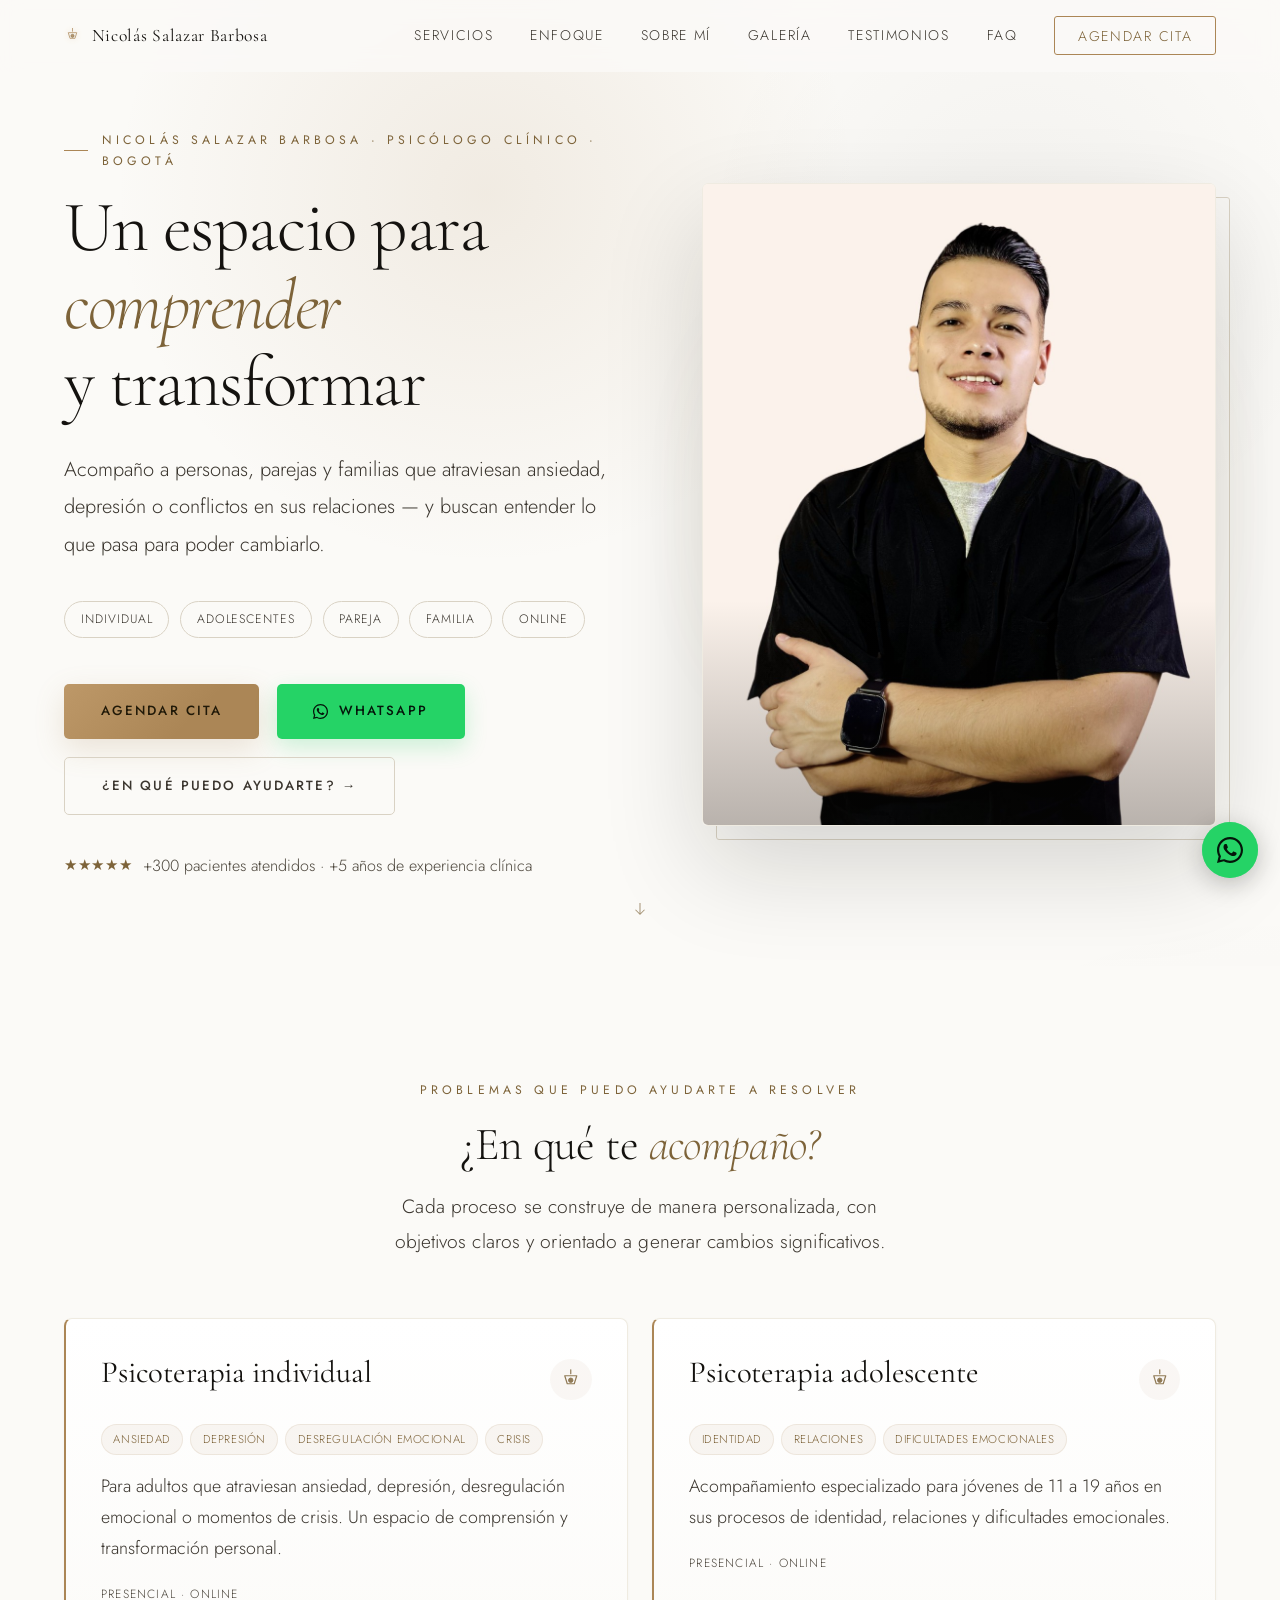
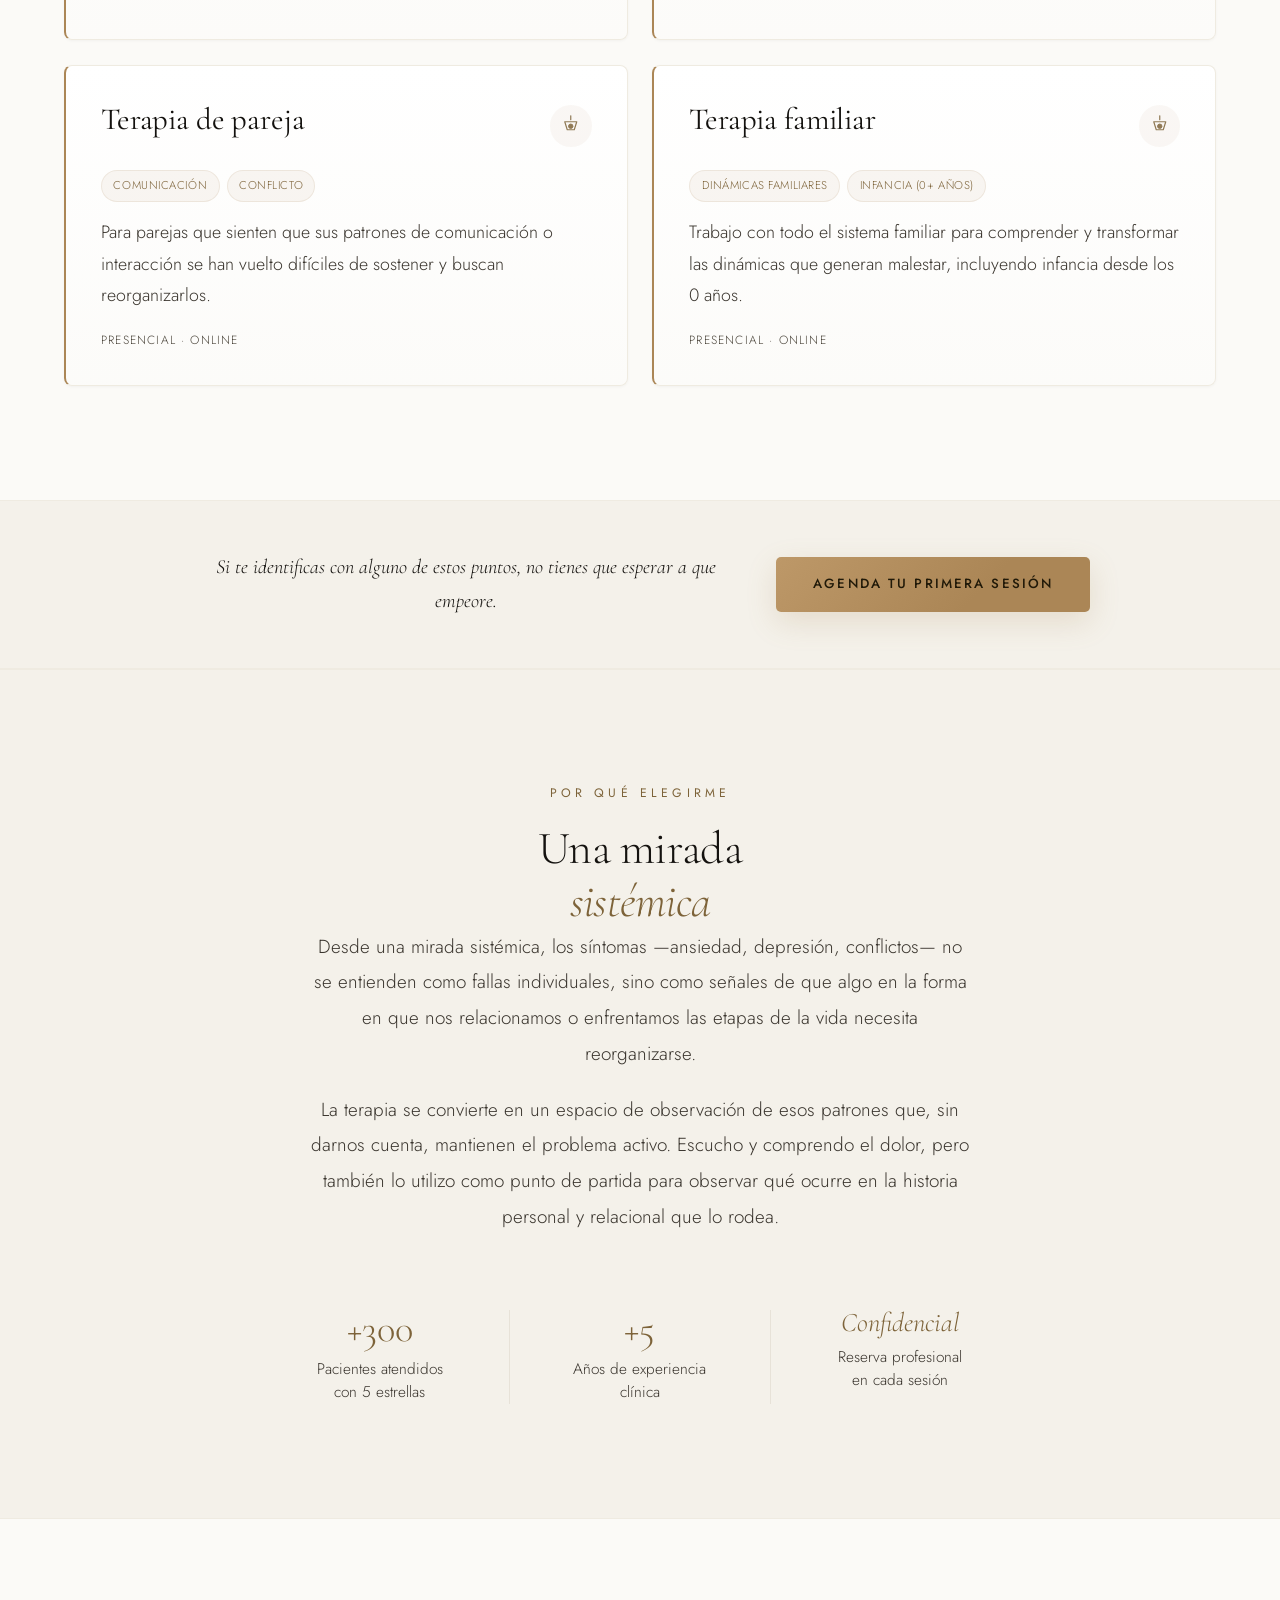
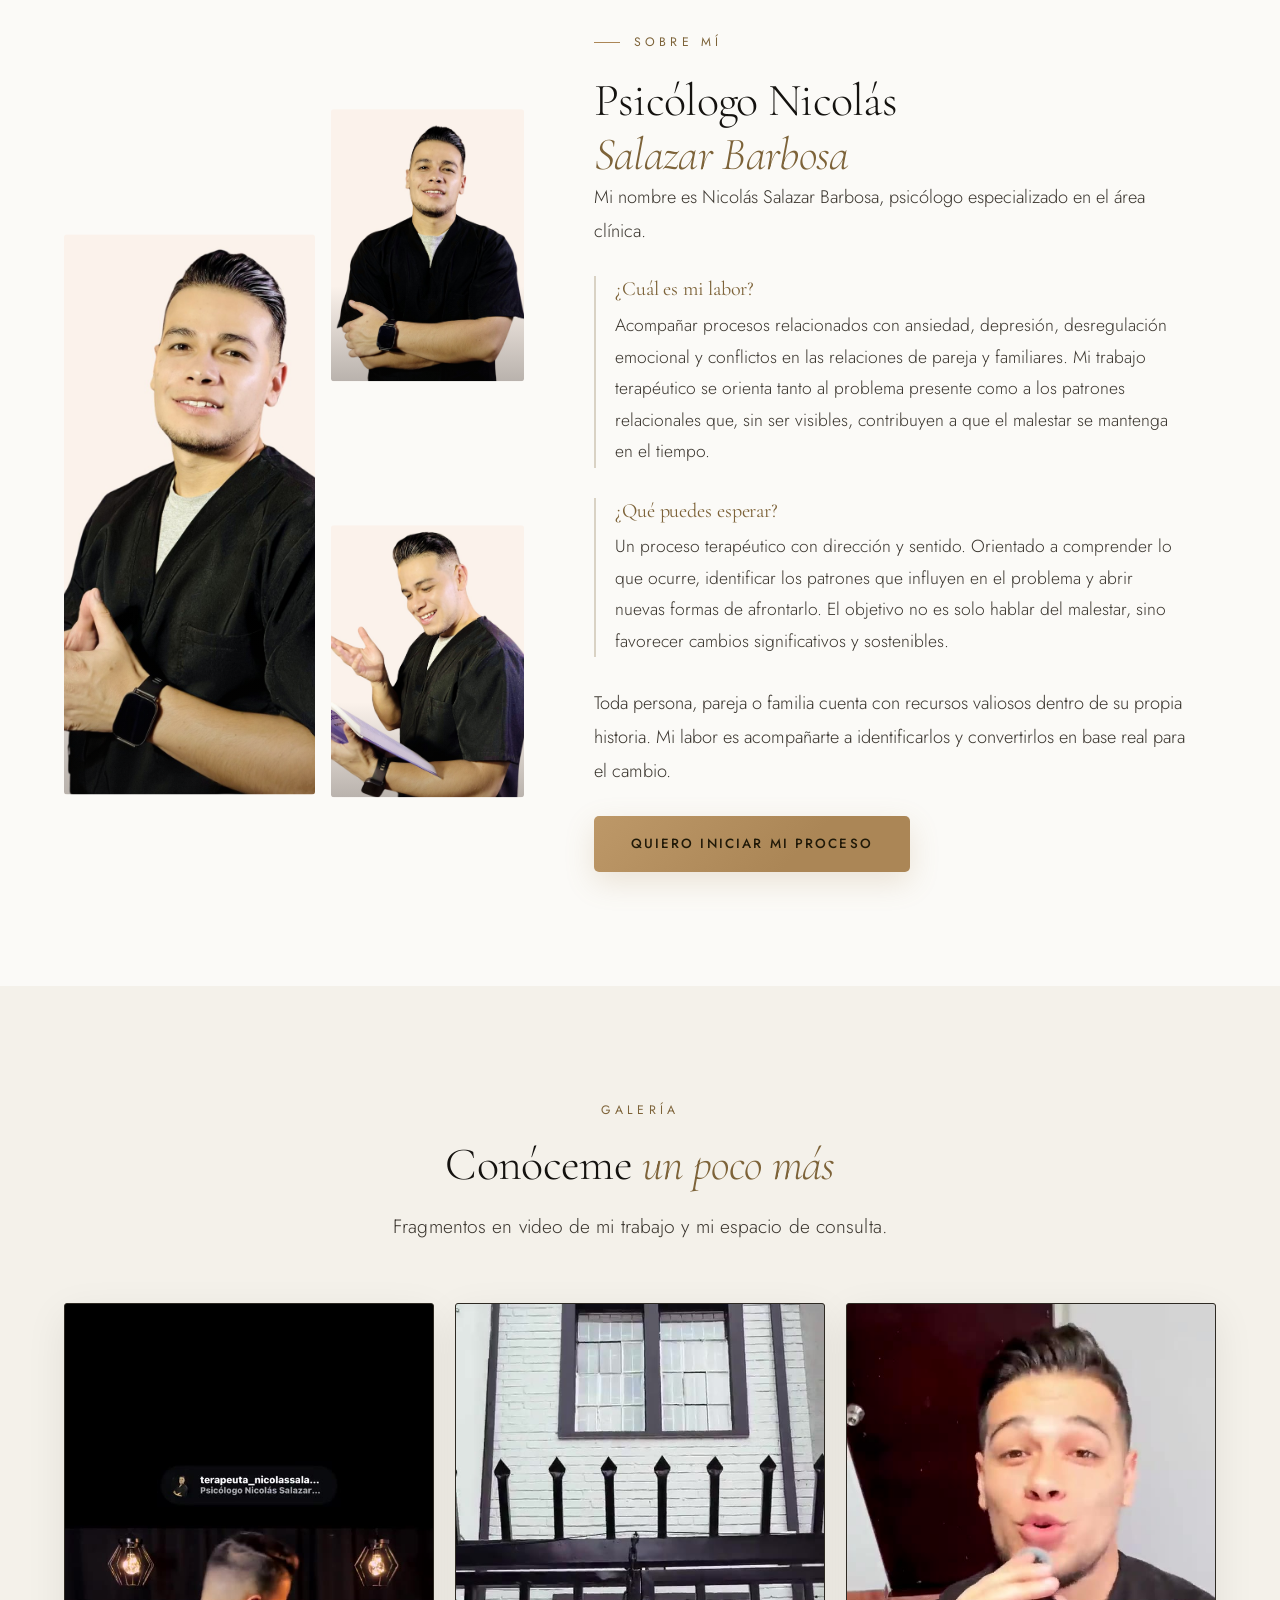
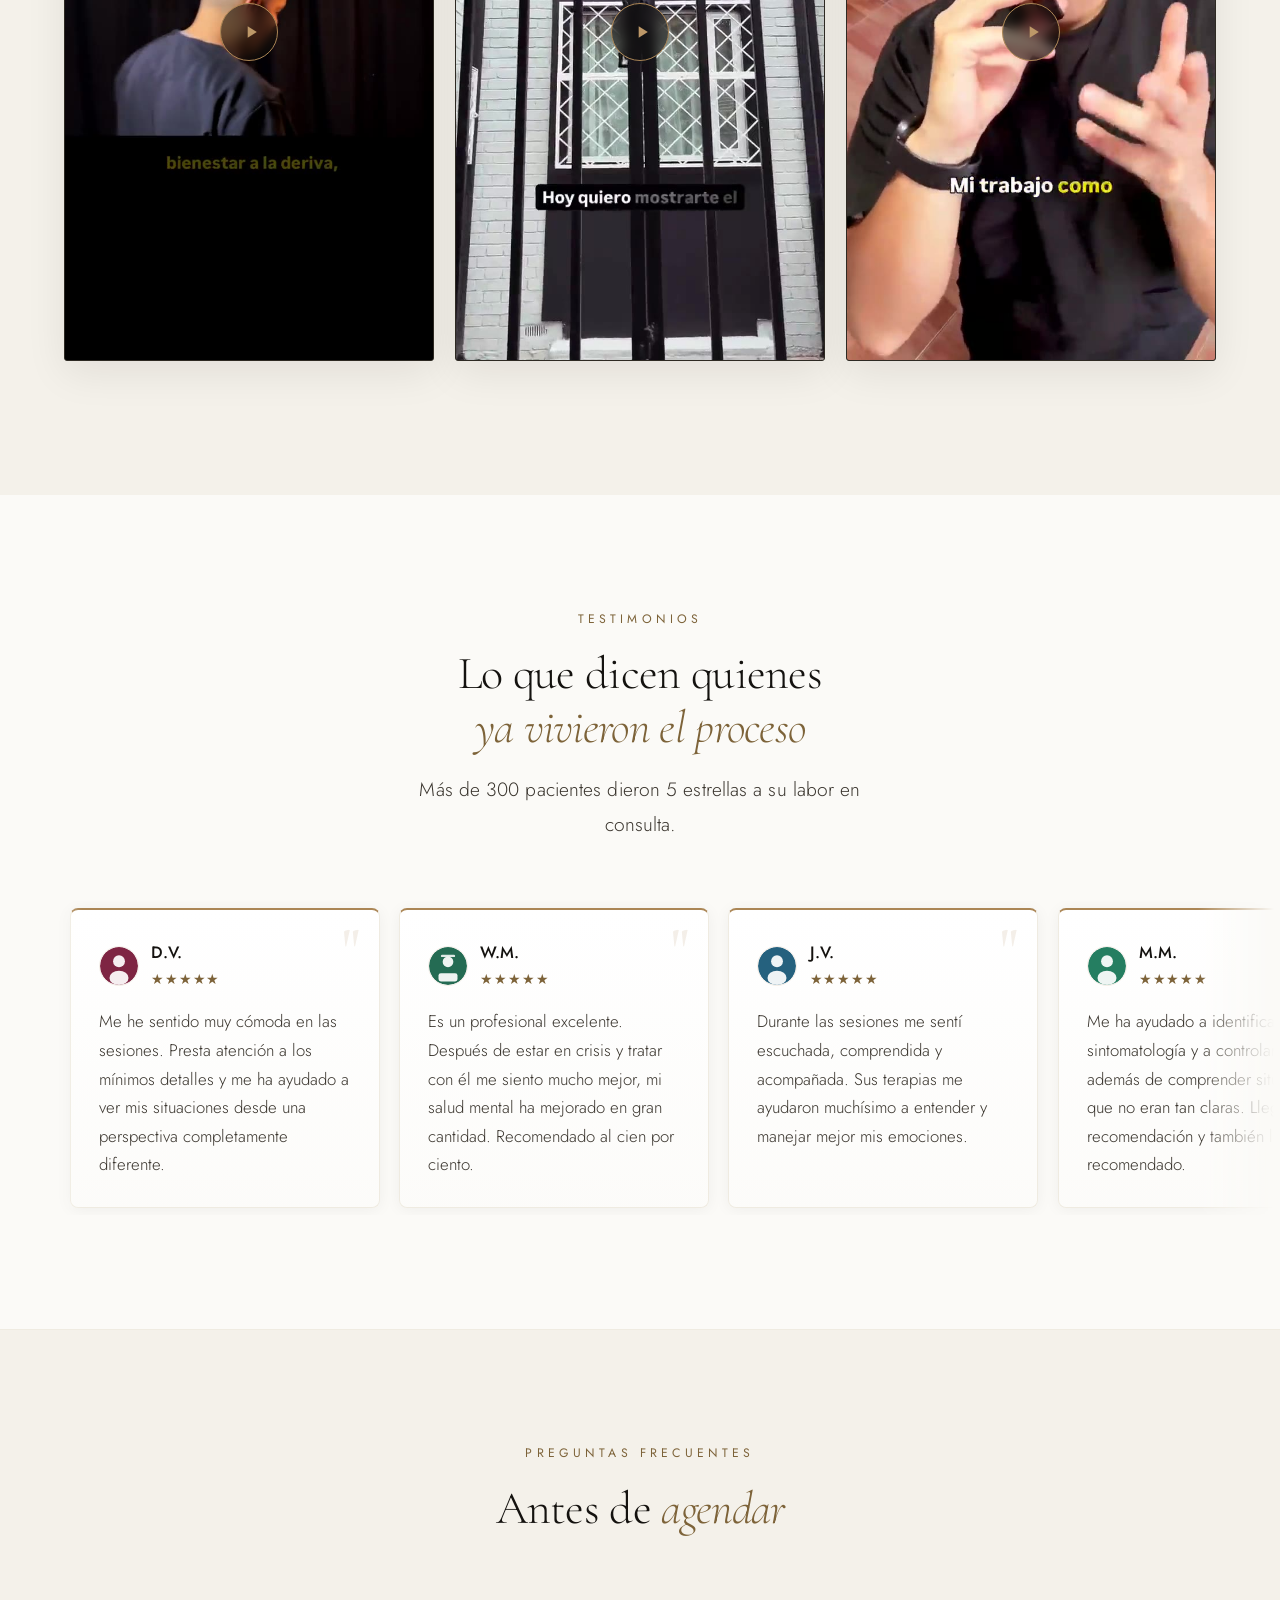
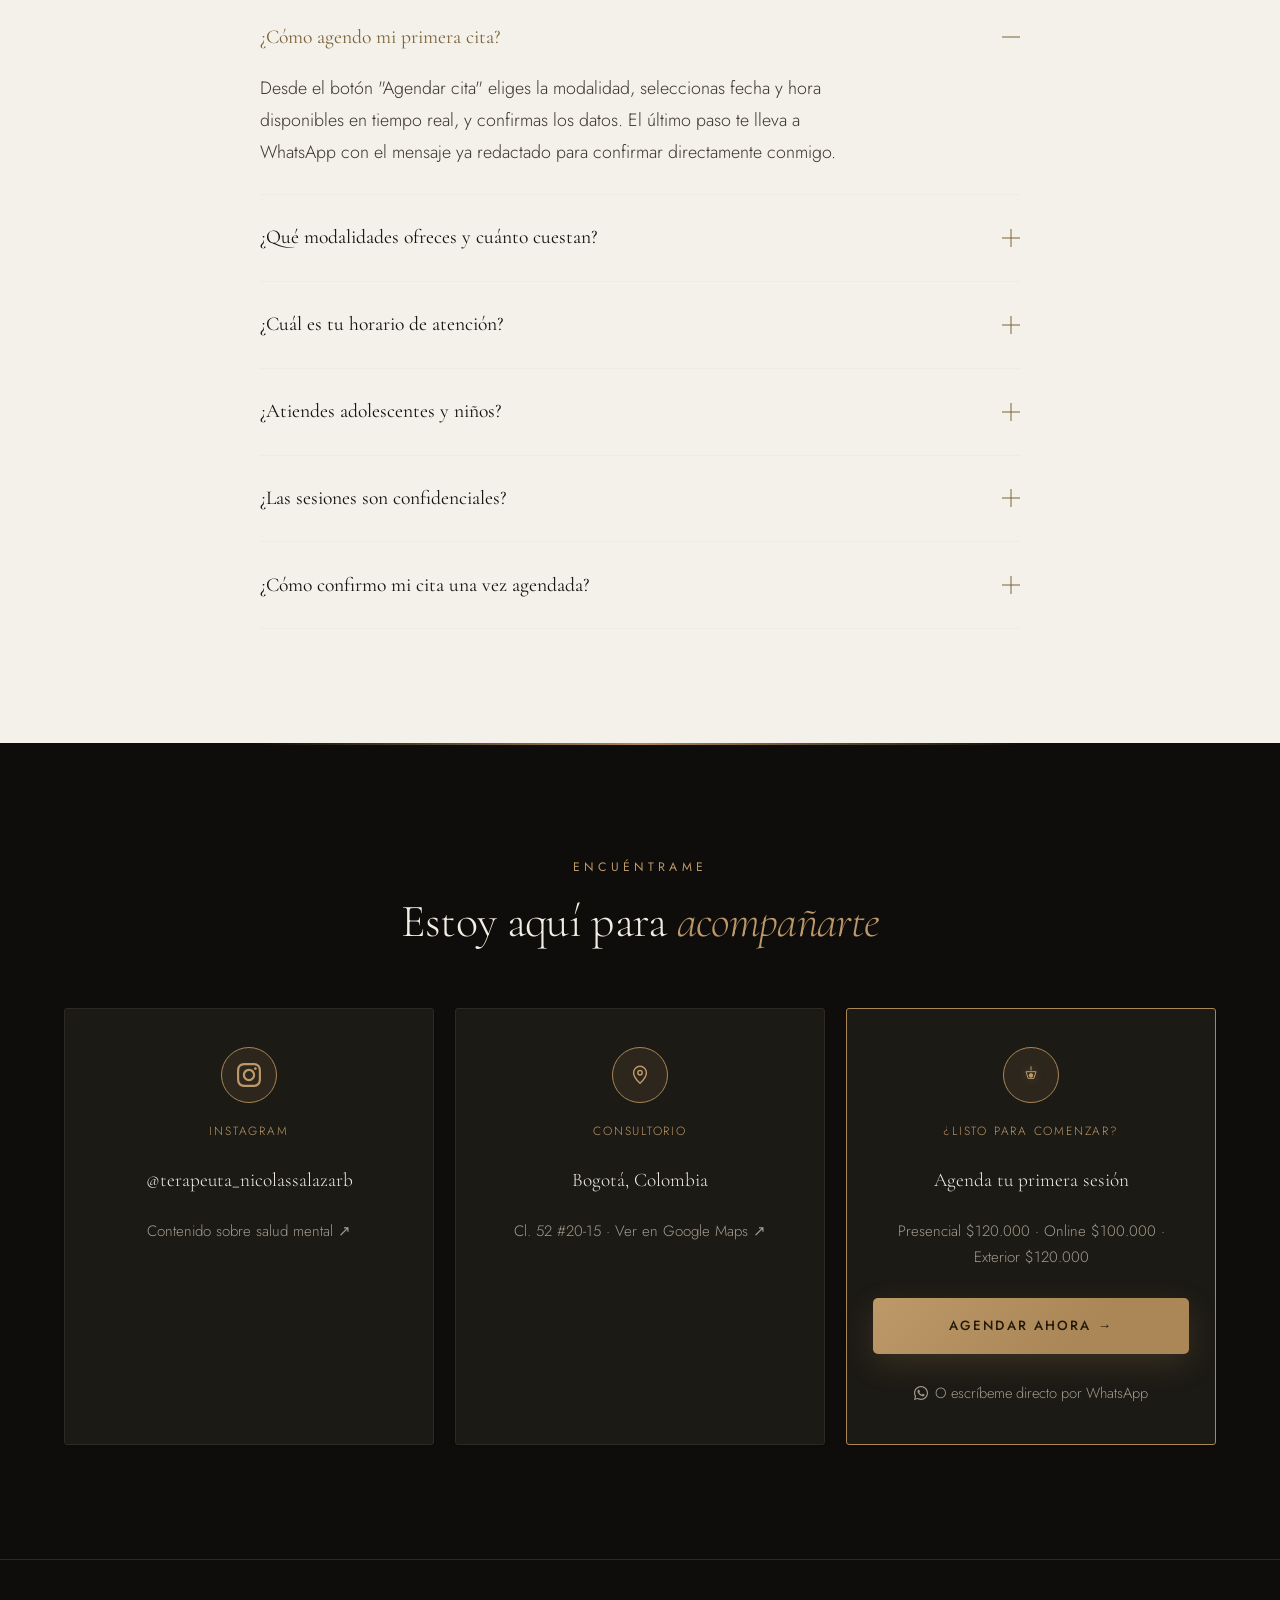
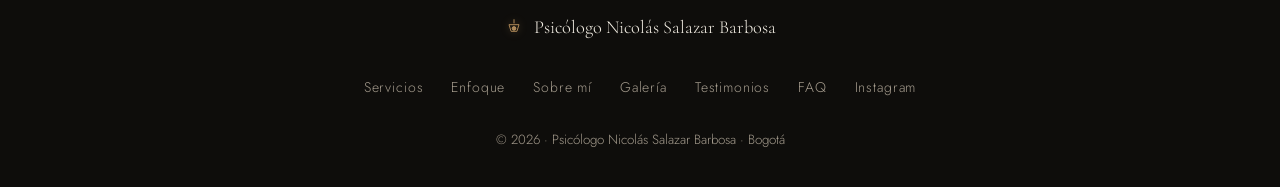
==== commit c99f6126: "Actualizacion automatica" ====
--- a/index.html
+++ b/index.html
@@ -84,7 +84,7 @@
 <link rel="preconnect" href="https://fonts.googleapis.com">
 <link rel="preconnect" href="https://fonts.gstatic.com" crossorigin>
 <link href="https://fonts.googleapis.com/css2?family=Cormorant+Garamond:ital,wght@0,300;0,400;0,600;1,300;1,400&family=Jost:wght@300;400;500&display=swap" rel="stylesheet">
-<link rel="stylesheet" href="css/main.css?v=4">
+<link rel="stylesheet" href="css/main.css?v=5">
 </head>
 <body>
 
@@ -663,7 +663,7 @@
   <svg width="26" height="26" viewBox="0 0 24 24" fill="currentColor"><path d="M17.472 14.382c-.297-.149-1.758-.867-2.03-.967-.273-.099-.471-.148-.67.15-.197.297-.767.966-.94 1.164-.173.199-.347.223-.644.075-.297-.15-1.255-.463-2.39-1.475-.883-.788-1.48-1.761-1.653-2.059-.173-.297-.018-.458.13-.606.134-.133.298-.347.446-.52.149-.174.198-.298.298-.497.099-.198.05-.371-.025-.52-.075-.149-.669-1.612-.916-2.207-.242-.579-.487-.5-.669-.51-.173-.008-.371-.01-.57-.01-.198 0-.52.074-.792.372-.272.297-1.04 1.016-1.04 2.479 0 1.462 1.065 2.875 1.213 3.074.149.198 2.096 3.2 5.077 4.487.709.306 1.262.489 1.694.625.712.227 1.36.195 1.871.118.571-.085 1.758-.719 2.006-1.413.248-.694.248-1.289.173-1.413-.074-.124-.272-.198-.57-.347z"/><path d="M12 0C5.373 0 0 5.373 0 12c0 2.125.555 4.122 1.528 5.855L0 24l6.335-1.508C8.078 23.445 10.012 24 12 24c6.627 0 12-5.373 12-12S18.627 0 12 0zm0 22c-1.846 0-3.593-.493-5.103-1.355l-.365-.218-3.785.901.938-3.676-.239-.377A9.944 9.944 0 012 12c0-5.514 4.486-10 10-10s10 4.486 10 10-4.486 10-10 10z"/></svg>
 </a>
 
-<script src="js/config.js?v=4" defer></script>
-<script src="js/main.js?v=4" defer></script>
+<script src="js/config.js?v=5" defer></script>
+<script src="js/main.js?v=5" defer></script>
 </body>
 </html>
--- a/css/main.css
+++ b/css/main.css
@@ -112,29 +112,46 @@
 
 /* ── BUTTONS ── */
 .btn {
+  position: relative; overflow: hidden;
   display: inline-flex; align-items: center; justify-content: center; gap: 0.6rem;
   padding: 0.95rem 2.1rem; font-family: var(--font-body); font-size: 0.76rem; font-weight: 500;
-  letter-spacing: 0.16em; text-transform: uppercase; border: none; border-radius: var(--radius);
+  letter-spacing: 0.16em; text-transform: uppercase; border: none; border-radius: 5px;
   cursor: pointer; transition: transform var(--dur-fast) var(--ease), box-shadow var(--dur-fast) var(--ease), background var(--dur-fast) var(--ease), border-color var(--dur-fast) var(--ease);
 }
-.btn-gold { background: var(--gold); color: var(--ink); }
-.btn-gold:hover { background: var(--gold-bright); transform: translateY(-3px); box-shadow: var(--shadow-gold-lg); }
+.btn:active { transform: translateY(0) scale(0.97); }
+
+/* El CTA principal del sitio — debe sentirse como el botón más importante */
+.btn-gold {
+  background: linear-gradient(135deg, var(--gold-bright), var(--gold) 65%);
+  color: #201908; box-shadow: var(--shadow-gold);
+}
+.btn-gold::before {
+  content: ''; position: absolute; inset: 0;
+  background: linear-gradient(115deg, transparent 40%, rgba(255,255,255,0.45) 50%, transparent 60%);
+  transform: translateX(-120%);
+  transition: transform 0.7s var(--ease-out);
+}
+.btn-gold:hover::before { transform: translateX(120%); }
+.btn-gold:hover { background: linear-gradient(135deg, var(--gold-bright), var(--gold-bright) 65%); transform: translateY(-3px); box-shadow: var(--shadow-gold-lg); }
 
 .btn-outline { background: transparent; border: 1px solid var(--border-strong); color: var(--ink-dim); }
-.btn-outline:hover { border-color: var(--gold); color: var(--gold-deep); background: var(--gold-wash); }
-
-.btn-wa { background: var(--wa-green); color: #04150a; }
-.btn-wa:hover { background: #2fe377; transform: translateY(-2px); }
+.btn-outline:hover { border-color: var(--gold); color: var(--gold-deep); background: var(--gold-wash); transform: translateY(-2px); }
+
+.btn-wa { background: var(--wa-green); color: #04150a; box-shadow: 0 8px 22px rgba(37, 211, 102, 0.22); }
+.btn-wa:hover { background: #2fe377; transform: translateY(-3px); box-shadow: 0 14px 34px rgba(37, 211, 102, 0.3); }
 
 .btn-text { background: none; color: var(--gold-deep); letter-spacing: 0.1em; text-transform: none; font-size: 0.85rem; padding: 0; gap: 0.4rem; }
 .btn-text:hover { color: var(--gold); gap: 0.6rem; }
+@media (prefers-reduced-motion: reduce) { .btn-gold::before { display: none; } }
 
 /* ── CARDS ── */
 .card {
-  background: var(--paper-card);
+  position: relative;
+  background: linear-gradient(180deg, var(--paper-card), var(--paper) 130%);
   border: 1px solid var(--border-soft);
-  border-radius: var(--radius);
+  border-radius: 8px;
   padding: 2rem;
+  box-shadow: var(--shadow-xs);
   transition: border-color var(--dur-base) var(--ease), transform var(--dur-base) var(--ease), box-shadow var(--dur-base) var(--ease);
 }
 .card:hover { border-color: var(--gold); transform: translateY(-6px); box-shadow: var(--shadow-lg); }
@@ -151,6 +168,14 @@
 .card:hover .lamp, .lamp.lit { opacity: 1; filter: drop-shadow(0 0 4px rgba(184, 147, 90, 0.35)); }
 .card:hover .lamp .bulb, .lamp.lit .bulb { fill: var(--gold); }
 .card:hover .lamp path, .lamp.lit path { stroke: var(--gold); }
+
+/* Badge circular — solo en el ícono de las tarjetas de "problemas" */
+.problem-card .lamp {
+  width: 24px; height: 24px; padding: 0.5rem; box-sizing: content-box;
+  background: var(--gold-wash); border-radius: 50%; opacity: 0.85;
+  transition: opacity var(--dur-base) var(--ease), filter var(--dur-base) var(--ease), background var(--dur-base) var(--ease);
+}
+.problem-card:hover .lamp { background: var(--gold-wash-strong); }
 
 .lamp-divider { display: flex; align-items: center; gap: 1rem; margin: 3rem 0; }
 .lamp-divider::before, .lamp-divider::after { content: ''; flex: 1; height: 1px; background: var(--border); }
@@ -438,7 +463,10 @@
 .problem-tag {
   font-size: 0.65rem; letter-spacing: 0.05em; text-transform: uppercase;
   color: var(--gold-deep); background: var(--gold-wash); padding: 0.28rem 0.65rem; border-radius: 20px;
-}
+  border: 1px solid var(--gold-wash-strong);
+  transition: background var(--dur-fast) var(--ease), border-color var(--dur-fast) var(--ease);
+}
+.problem-card:hover .problem-tag { background: var(--gold-wash-strong); border-color: var(--gold); }
 .problem-card p { color: var(--ink-dim); font-size: 1.02rem; line-height: 1.75; margin-bottom: 1.1rem; }
 .problem-mode { font-size: 0.68rem; letter-spacing: 0.1em; text-transform: uppercase; color: var(--ink-faint); }
 
@@ -569,19 +597,31 @@
 }
 
 .testi-card {
-  flex: 0 0 300px;
-  background: var(--paper-card); border: 1px solid var(--border-soft);
+  position: relative;
+  flex: 0 0 310px;
+  background: linear-gradient(180deg, var(--paper-card), var(--paper) 140%);
+  border: 1px solid var(--border-soft);
   border-top: 2px solid var(--gold);
-  border-radius: var(--radius); padding: 1.5rem;
+  border-radius: 8px; padding: 1.7rem 1.6rem 1.6rem;
   display: flex; flex-direction: column;
   box-shadow: var(--shadow-sm);
+  transition: transform var(--dur-base) var(--ease), box-shadow var(--dur-base) var(--ease), border-color var(--dur-base) var(--ease);
+}
+.testi-card:hover { transform: translateY(-4px); box-shadow: var(--shadow-md); border-color: var(--gold); }
+.testi-card::before {
+  content: '"'; position: absolute; top: 0.6rem; right: 1.1rem;
+  font-family: var(--font-display); font-size: 3.4rem; line-height: 1; font-weight: 600;
+  color: var(--gold-wash-strong); pointer-events: none;
 }
 .testi-head { display: flex; align-items: center; gap: 0.7rem; margin-bottom: 0.9rem; }
-.testi-avatar { width: 38px; height: 38px; border-radius: 50%; flex-shrink: 0; overflow: hidden; }
+.testi-avatar {
+  width: 40px; height: 40px; border-radius: 50%; flex-shrink: 0; overflow: hidden;
+  border: 1.5px solid var(--gold-wash-strong);
+}
 .testi-avatar svg { width: 100%; height: 100%; }
 .testi-author { font-size: 0.94rem; color: var(--ink); font-weight: 500; }
-.testi-meta { font-size: 0.82rem; color: var(--gold-deep); }
-.testi-text { font-size: 0.96rem; color: var(--ink-dim); line-height: 1.7; }
+.testi-meta { font-size: 0.82rem; color: var(--gold-deep); letter-spacing: 0.06em; }
+.testi-text { position: relative; font-size: 0.96rem; color: var(--ink-dim); line-height: 1.7; }
 
 /* ═══════════════════════════════════════════════════════════
    FAQ  (#faq)
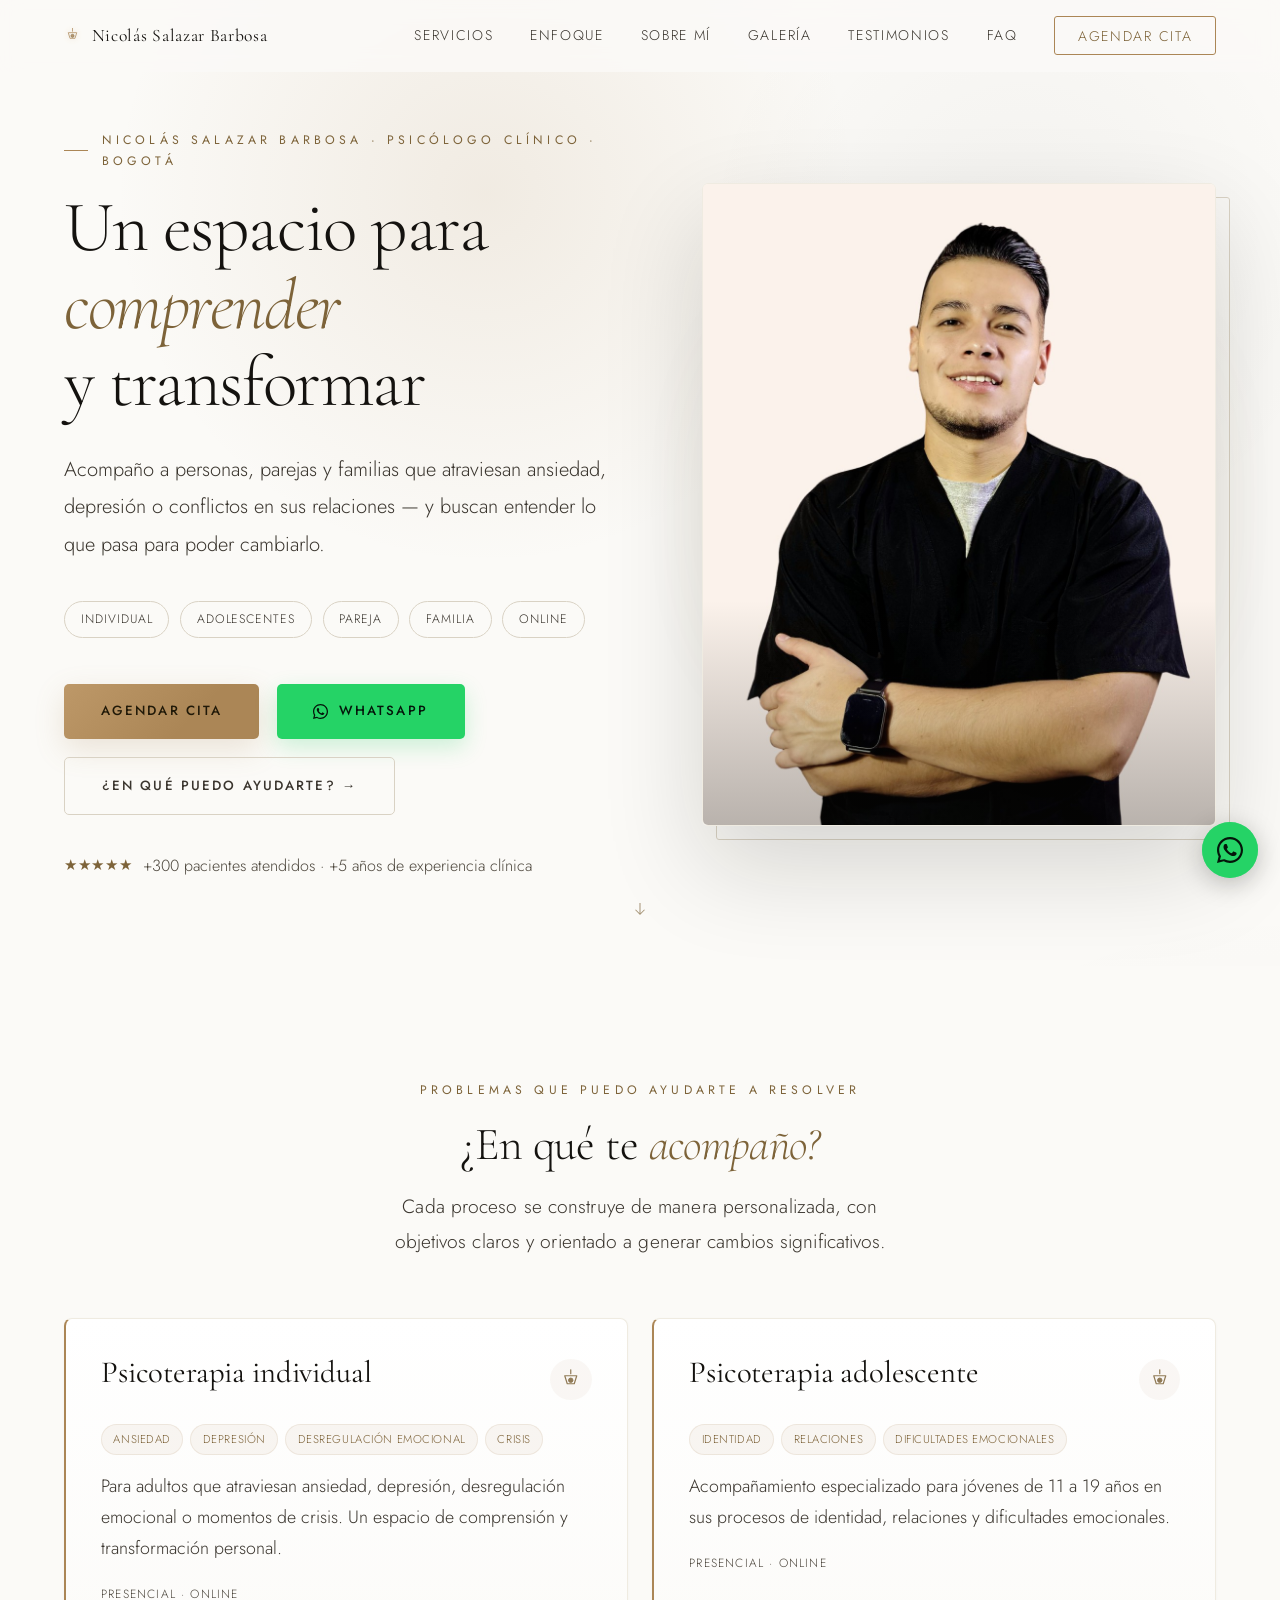
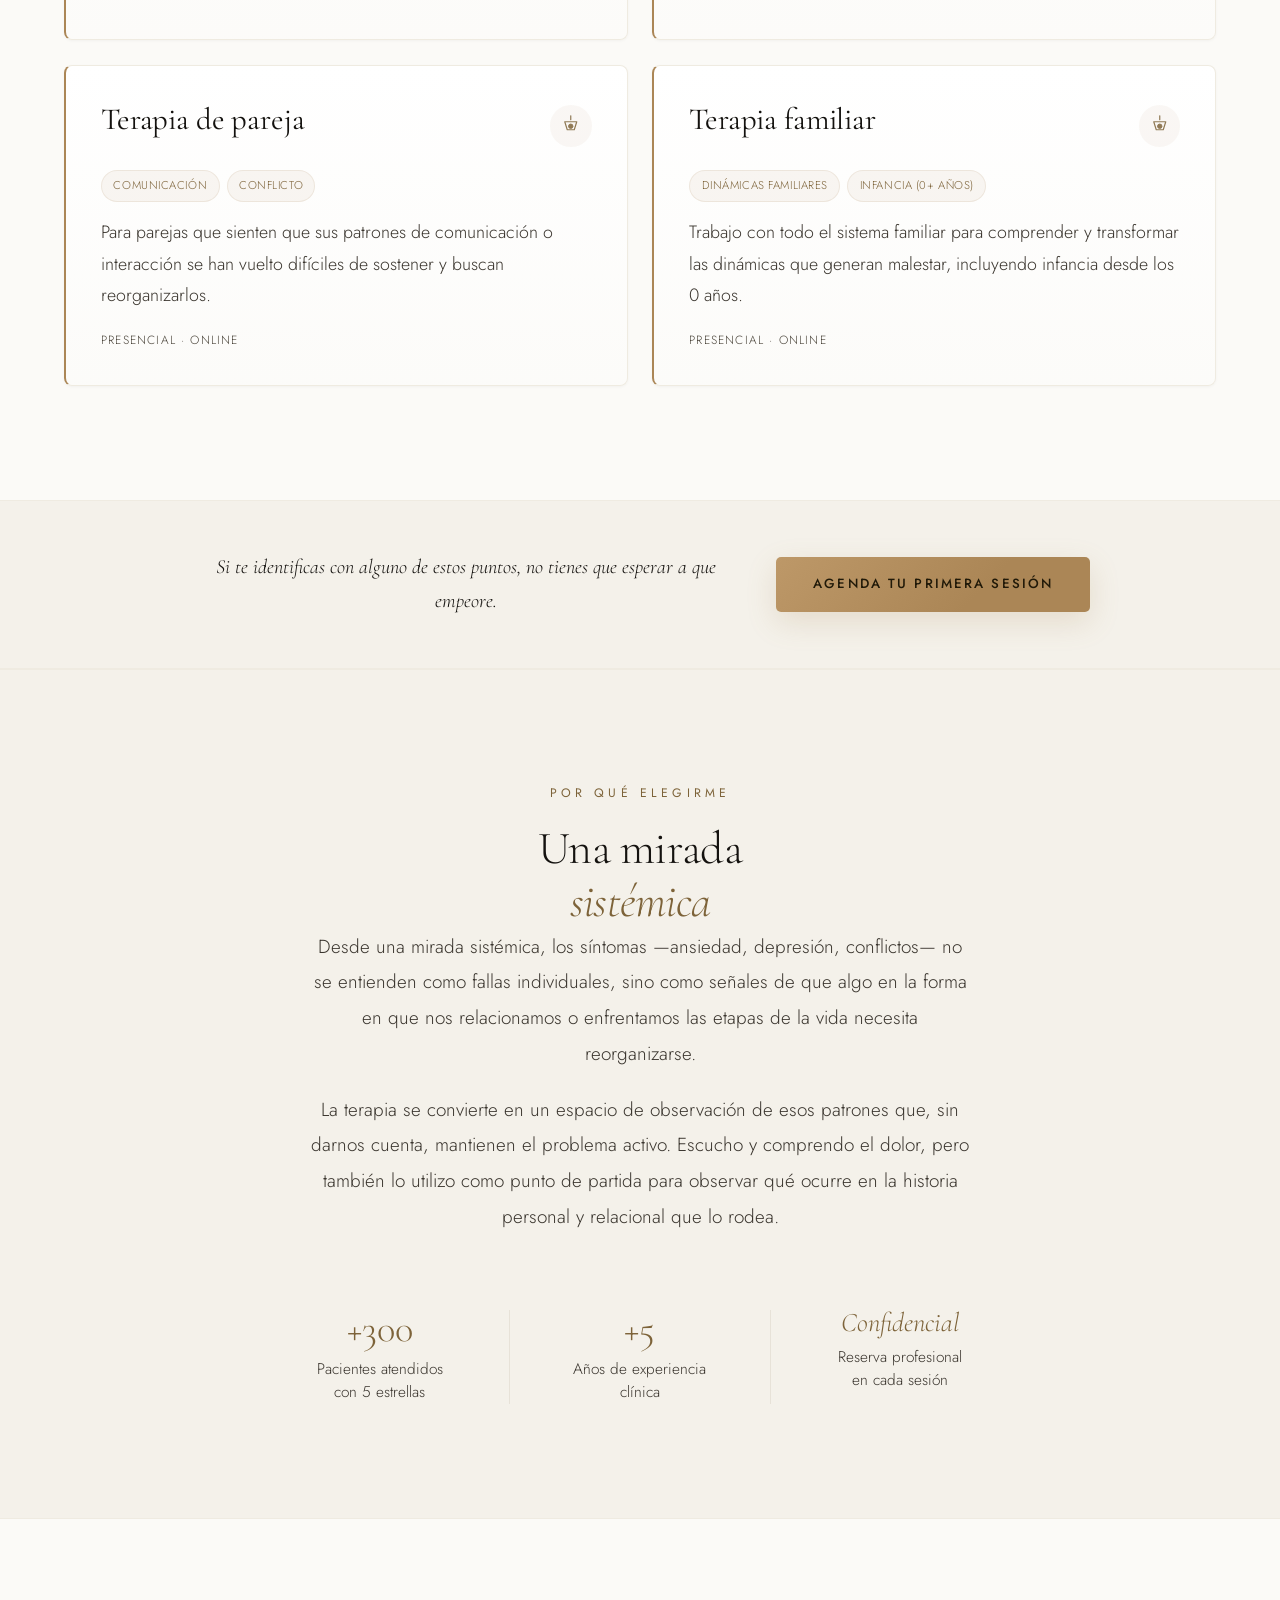
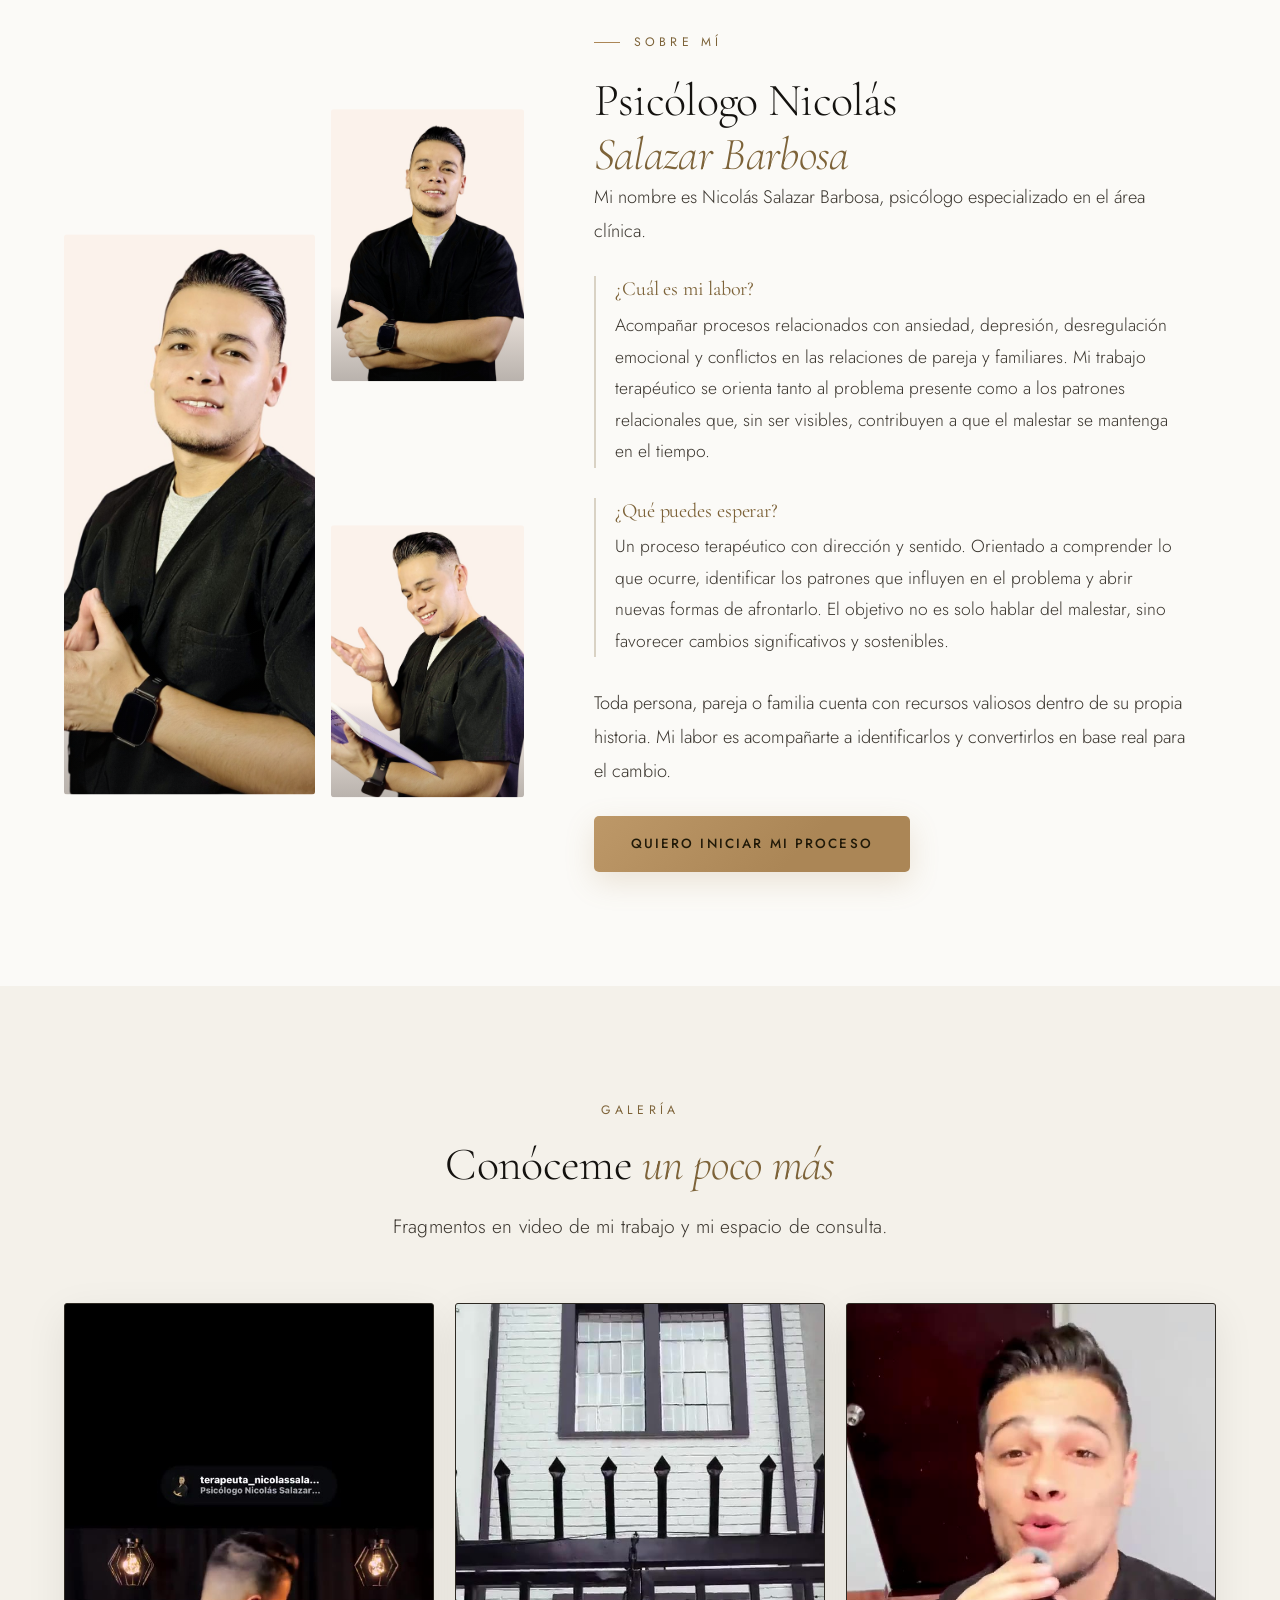
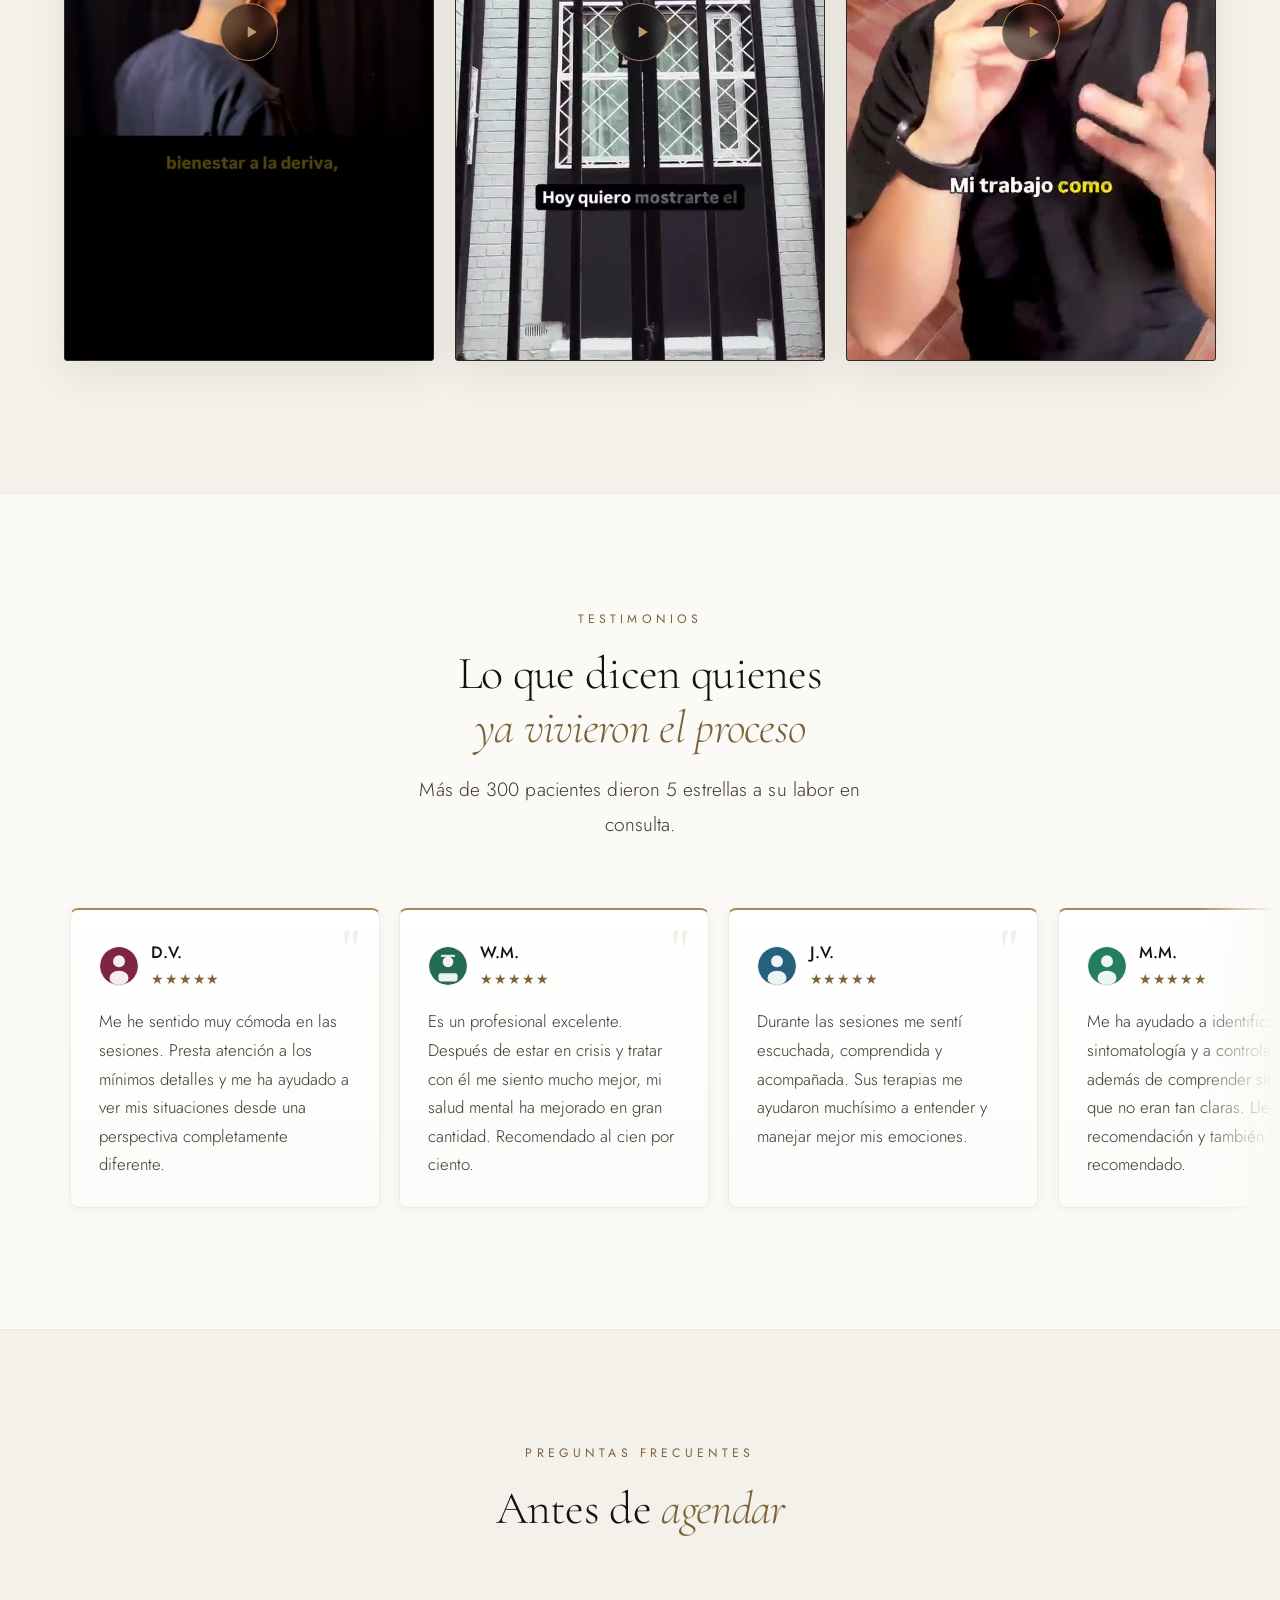
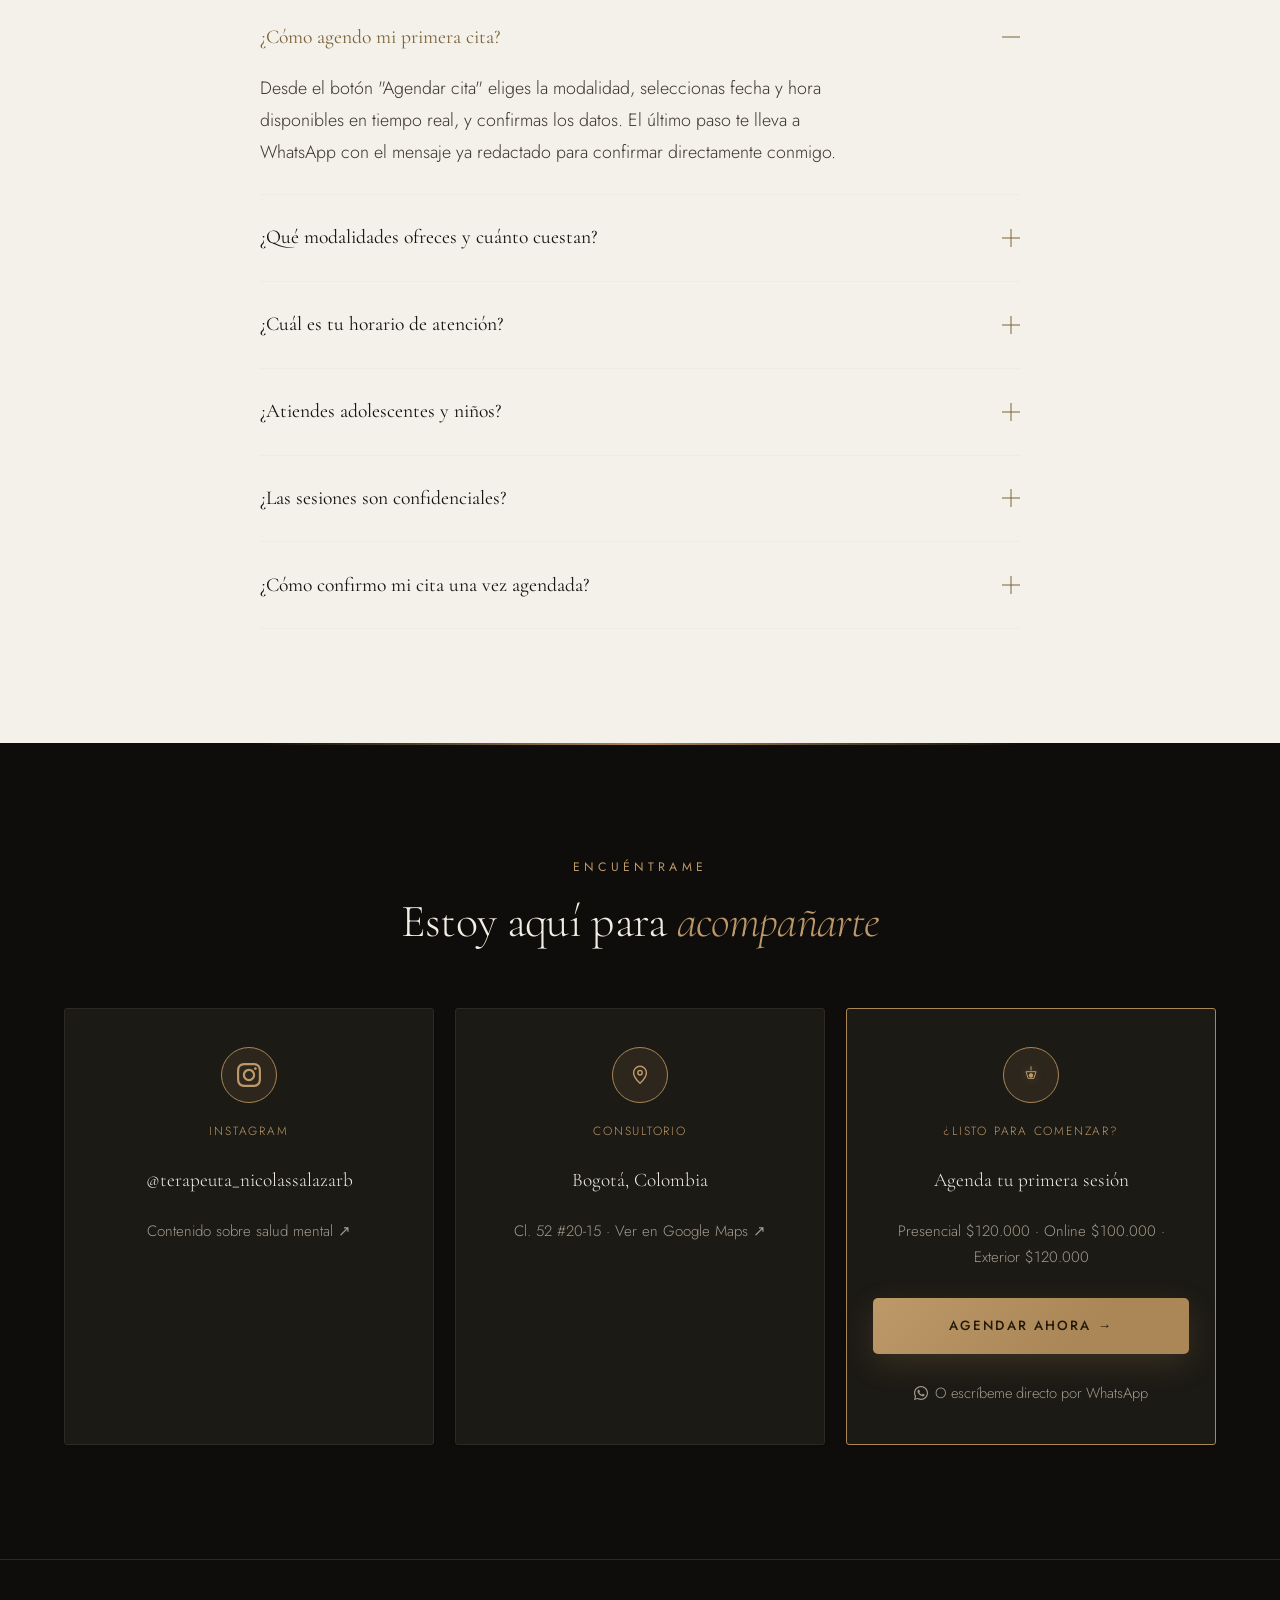
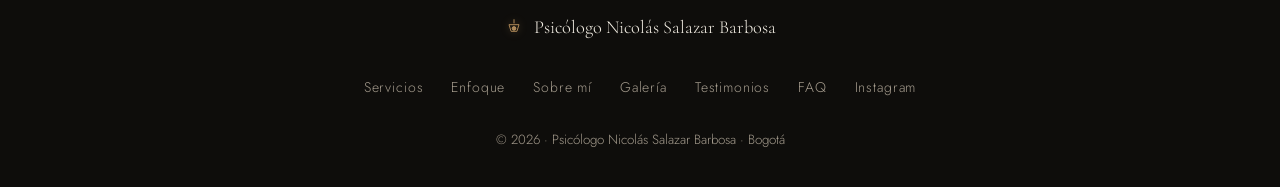
==== commit 886cef58: "Actualizacion automatica" ====
--- a/index.html
+++ b/index.html
@@ -84,7 +84,7 @@
 <link rel="preconnect" href="https://fonts.googleapis.com">
 <link rel="preconnect" href="https://fonts.gstatic.com" crossorigin>
 <link href="https://fonts.googleapis.com/css2?family=Cormorant+Garamond:ital,wght@0,300;0,400;0,600;1,300;1,400&family=Jost:wght@300;400;500&display=swap" rel="stylesheet">
-<link rel="stylesheet" href="css/main.css?v=5">
+<link rel="stylesheet" href="css/main.css?v=7">
 </head>
 <body>
 
@@ -147,7 +147,7 @@
       </div>
     </div>
     <div class="hero-portrait">
-      <div class="img-frame">
+      <div class="img-frame" data-tilt="2.5" data-tilt-lift="false">
         <img src="assets/img/nico-02-crossed.jpg" alt="Psicólogo Nicolás Salazar Barbosa" loading="eager" fetchpriority="high">
       </div>
     </div>
@@ -166,7 +166,7 @@
     </div>
 
     <div class="problems-grid">
-      <div class="card card-accent problem-card reveal">
+      <div class="card card-accent problem-card reveal" data-tilt="2.5">
         <div class="card-head">
           <h3>Psicoterapia individual</h3>
           <svg class="lamp" viewBox="0 0 24 24" fill="none"><path d="M12 2v4" stroke-width="1.2" stroke-linecap="round"/><path d="M6 8h12l-2.5 8h-7L6 8z" stroke-width="1.2" stroke-linejoin="round"/><circle class="bulb" cx="12" cy="12.5" r="2.2"/></svg>
@@ -179,7 +179,7 @@
         <div class="problem-mode">Presencial · Online</div>
       </div>
 
-      <div class="card card-accent problem-card reveal">
+      <div class="card card-accent problem-card reveal" data-tilt="2.5">
         <div class="card-head">
           <h3>Psicoterapia adolescente</h3>
           <svg class="lamp" viewBox="0 0 24 24" fill="none"><path d="M12 2v4" stroke-width="1.2" stroke-linecap="round"/><path d="M6 8h12l-2.5 8h-7L6 8z" stroke-width="1.2" stroke-linejoin="round"/><circle class="bulb" cx="12" cy="12.5" r="2.2"/></svg>
@@ -192,7 +192,7 @@
         <div class="problem-mode">Presencial · Online</div>
       </div>
 
-      <div class="card card-accent problem-card reveal">
+      <div class="card card-accent problem-card reveal" data-tilt="2.5">
         <div class="card-head">
           <h3>Terapia de pareja</h3>
           <svg class="lamp" viewBox="0 0 24 24" fill="none"><path d="M12 2v4" stroke-width="1.2" stroke-linecap="round"/><path d="M6 8h12l-2.5 8h-7L6 8z" stroke-width="1.2" stroke-linejoin="round"/><circle class="bulb" cx="12" cy="12.5" r="2.2"/></svg>
@@ -204,7 +204,7 @@
         <div class="problem-mode">Presencial · Online</div>
       </div>
 
-      <div class="card card-accent problem-card reveal">
+      <div class="card card-accent problem-card reveal" data-tilt="2.5">
         <div class="card-head">
           <h3>Terapia familiar</h3>
           <svg class="lamp" viewBox="0 0 24 24" fill="none"><path d="M12 2v4" stroke-width="1.2" stroke-linecap="round"/><path d="M6 8h12l-2.5 8h-7L6 8z" stroke-width="1.2" stroke-linejoin="round"/><circle class="bulb" cx="12" cy="12.5" r="2.2"/></svg>
@@ -297,7 +297,7 @@
 
     <div class="gallery-videos reveal reveal-scale">
       <div class="video-frame" data-video="1">
-        <video class="poster" poster="assets/img/poster-video-1.jpg" preload="none" playsinline controlsList="nodownload">
+        <video class="poster" poster="assets/img/poster-video-1.jpg" preload="none" playsinline webkit-playsinline="true" disablePictureInPicture controlsList="nodownload noplaybackrate" x-webkit-airplay="allow">
           <source src="assets/video/nico-video-1.mp4" type="video/mp4">
         </video>
         <button class="play-btn" aria-label="Reproducir video">
@@ -305,7 +305,7 @@
         </button>
       </div>
       <div class="video-frame" data-video="2">
-        <video class="poster" poster="assets/img/poster-video-2.jpg" preload="none" playsinline controlsList="nodownload">
+        <video class="poster" poster="assets/img/poster-video-2.jpg" preload="none" playsinline webkit-playsinline="true" disablePictureInPicture controlsList="nodownload noplaybackrate" x-webkit-airplay="allow">
           <source src="assets/video/nico-video-2.mp4" type="video/mp4">
         </video>
         <button class="play-btn" aria-label="Reproducir video">
@@ -313,7 +313,7 @@
         </button>
       </div>
       <div class="video-frame" data-video="3">
-        <video class="poster" poster="assets/img/poster-video-3.jpg" preload="none" playsinline controlsList="nodownload">
+        <video class="poster" poster="assets/img/poster-video-3.jpg" preload="none" playsinline webkit-playsinline="true" disablePictureInPicture controlsList="nodownload noplaybackrate" x-webkit-airplay="allow">
           <source src="assets/video/nico-video-3.mp4" type="video/mp4">
         </video>
         <button class="play-btn" aria-label="Reproducir video">
@@ -446,6 +446,7 @@
   </div>
   <p class="testi-text">Siempre atento al detalle y pendiente de mi proceso. Me dio claves que sigo usando en mi vida diaria y que me cambiaron la perspectiva de ver el mundo.</p>
 </div>
+<div class="testi-duplicate" aria-hidden="true">
 <div class="testi-card">
   <div class="testi-head">
     <div class="testi-avatar"><svg viewBox="0 0 64 64" xmlns="http://www.w3.org/2000/svg"><circle cx="32" cy="32" r="32" fill="hsl(340,55%,32%)"/><circle cx="32" cy="24" r="10" fill="rgba(255,255,255,0.92)"/><ellipse cx="32" cy="52" rx="16" ry="12" fill="rgba(255,255,255,0.92)"/></svg></div>
@@ -557,6 +558,7 @@
     <div><div class="testi-author">M.M.</div><div class="testi-meta">★★★★★</div></div>
   </div>
   <p class="testi-text">Siempre atento al detalle y pendiente de mi proceso. Me dio claves que sigo usando en mi vida diaria y que me cambiaron la perspectiva de ver el mundo.</p>
+</div>
 </div>
     </div>
   </div>
@@ -605,7 +607,7 @@
     </div>
 
     <div class="contact-grid reveal reveal-right">
-      <a href="https://www.instagram.com/terapeuta_nicolassalazarb" data-cfg="instagramUrl" data-cfg-attr="href" target="_blank" class="card contact-card">
+      <a href="https://www.instagram.com/terapeuta_nicolassalazarb" data-cfg="instagramUrl" data-cfg-attr="href" target="_blank" class="card contact-card" data-tilt="2.5">
         <div class="contact-icon">
           <svg width="24" height="24" viewBox="0 0 24 24" fill="var(--gold-bright)"><path d="M12 2.163c3.204 0 3.584.012 4.85.07 3.252.148 4.771 1.691 4.919 4.919.058 1.265.069 1.645.069 4.849 0 3.205-.012 3.584-.069 4.849-.149 3.225-1.664 4.771-4.919 4.919-1.266.058-1.644.07-4.85.07-3.204 0-3.584-.012-4.849-.07-3.26-.149-4.771-1.699-4.919-4.92-.058-1.265-.07-1.644-.07-4.849 0-3.204.013-3.583.07-4.849.149-3.227 1.664-4.771 4.919-4.919 1.266-.057 1.645-.069 4.849-.069zm0-2.163c-3.259 0-3.667.014-4.947.072-4.358.2-6.78 2.618-6.98 6.98-.059 1.281-.073 1.689-.073 4.948 0 3.259.014 3.668.072 4.948.2 4.358 2.618 6.78 6.98 6.98 1.281.058 1.689.072 4.948.072 3.259 0 3.668-.014 4.948-.072 4.354-.2 6.782-2.618 6.979-6.98.059-1.28.073-1.689.073-4.948 0-3.259-.014-3.667-.072-4.947-.196-4.354-2.617-6.78-6.979-6.98-1.281-.059-1.69-.073-4.949-.073zm0 5.838c-3.403 0-6.162 2.759-6.162 6.162s2.759 6.163 6.162 6.163 6.162-2.759 6.162-6.163c0-3.403-2.759-6.162-6.162-6.162zm0 10.162c-2.209 0-4-1.79-4-4 0-2.209 1.791-4 4-4s4 1.791 4 4c0 2.21-1.791 4-4 4zm6.406-11.845c-.796 0-1.441.645-1.441 1.44s.645 1.44 1.441 1.44c.795 0 1.439-.645 1.439-1.44s-.644-1.44-1.439-1.44z"/></svg>
         </div>
@@ -614,7 +616,7 @@
         <div class="subtext">Contenido sobre salud mental ↗</div>
       </a>
 
-      <a href="https://www.google.com/maps/place/Psic%C3%B3logo+Nicolas+Salazar+B/@4.640207,-74.074296,17z/data=!3m1!4b1!4m6!3m5!1s0x8e3f9b9f64a057d3:0x3b05745d61814d75!8m2!3d4.6402017!4d-74.0717211!16s%2Fg%2F11z4xqnkln" data-cfg="mapsUrl" data-cfg-attr="href" target="_blank" class="card contact-card">
+      <a href="https://www.google.com/maps/place/Psic%C3%B3logo+Nicolas+Salazar+B/@4.640207,-74.074296,17z/data=!3m1!4b1!4m6!3m5!1s0x8e3f9b9f64a057d3:0x3b05745d61814d75!8m2!3d4.6402017!4d-74.0717211!16s%2Fg%2F11z4xqnkln" data-cfg="mapsUrl" data-cfg-attr="href" target="_blank" class="card contact-card" data-tilt="2.5">
         <div class="contact-icon">
           <svg width="22" height="22" viewBox="0 0 24 24" fill="none" stroke="var(--gold-bright)" stroke-width="1.6"><path d="M12 21s-7-6.5-7-11.5A7 7 0 0119 9.5C19 14.5 12 21 12 21z"/><circle cx="12" cy="9.5" r="2.4"/></svg>
         </div>
@@ -623,7 +625,7 @@
         <div class="subtext">Cl. 52 #20-15 · Ver en Google Maps ↗</div>
       </a>
 
-      <div class="card contact-card cta-primary">
+      <div class="card contact-card cta-primary" data-tilt="2.5">
         <div class="contact-icon">
           <svg class="lamp lit" viewBox="0 0 24 24" fill="none" width="24" height="24"><path d="M12 2v4" stroke-width="1.2" stroke-linecap="round"/><path d="M6 8h12l-2.5 8h-7L6 8z" stroke-width="1.2" stroke-linejoin="round"/><circle class="bulb" cx="12" cy="12.5" r="2.2"/></svg>
         </div>
@@ -663,7 +665,7 @@
   <svg width="26" height="26" viewBox="0 0 24 24" fill="currentColor"><path d="M17.472 14.382c-.297-.149-1.758-.867-2.03-.967-.273-.099-.471-.148-.67.15-.197.297-.767.966-.94 1.164-.173.199-.347.223-.644.075-.297-.15-1.255-.463-2.39-1.475-.883-.788-1.48-1.761-1.653-2.059-.173-.297-.018-.458.13-.606.134-.133.298-.347.446-.52.149-.174.198-.298.298-.497.099-.198.05-.371-.025-.52-.075-.149-.669-1.612-.916-2.207-.242-.579-.487-.5-.669-.51-.173-.008-.371-.01-.57-.01-.198 0-.52.074-.792.372-.272.297-1.04 1.016-1.04 2.479 0 1.462 1.065 2.875 1.213 3.074.149.198 2.096 3.2 5.077 4.487.709.306 1.262.489 1.694.625.712.227 1.36.195 1.871.118.571-.085 1.758-.719 2.006-1.413.248-.694.248-1.289.173-1.413-.074-.124-.272-.198-.57-.347z"/><path d="M12 0C5.373 0 0 5.373 0 12c0 2.125.555 4.122 1.528 5.855L0 24l6.335-1.508C8.078 23.445 10.012 24 12 24c6.627 0 12-5.373 12-12S18.627 0 12 0zm0 22c-1.846 0-3.593-.493-5.103-1.355l-.365-.218-3.785.901.938-3.676-.239-.377A9.944 9.944 0 012 12c0-5.514 4.486-10 10-10s10 4.486 10 10-4.486 10-10 10z"/></svg>
 </a>
 
-<script src="js/config.js?v=5" defer></script>
-<script src="js/main.js?v=5" defer></script>
+<script src="js/config.js?v=7" defer></script>
+<script src="js/main.js?v=7" defer></script>
 </body>
 </html>
--- a/css/main.css
+++ b/css/main.css
@@ -169,7 +169,17 @@
 .card:hover .lamp .bulb, .lamp.lit .bulb { fill: var(--gold); }
 .card:hover .lamp path, .lamp.lit path { stroke: var(--gold); }
 
-/* Badge circular — solo en el ícono de las tarjetas de "problemas" */
+/* ── TILT 3D (cursor, solo desktop) ──
+   El JS solo escribe transform inline mientras el puntero está encima;
+   esta transición gobierna el regreso suave a la posición neutra al salir. */
+[data-tilt] { transition: transform 0.35s var(--ease-out); }
+
+/* Íconos con leve vida propia al hover, además del cambio de color/opacidad ya existente */
+.lamp { transition: opacity var(--dur-base) var(--ease), filter var(--dur-base) var(--ease), transform var(--dur-base) var(--ease); }
+.problem-card:hover .lamp { transform: rotate(-8deg); }
+.contact-icon svg { transition: transform var(--dur-base) var(--ease); }
+.contact-card:hover .contact-icon svg { transform: rotate(-8deg) scale(1.06); }
+
 .problem-card .lamp {
   width: 24px; height: 24px; padding: 0.5rem; box-sizing: content-box;
   background: var(--gold-wash); border-radius: 50%; opacity: 0.85;
@@ -594,6 +604,29 @@
 }
 @media (prefers-reduced-motion: reduce) {
   .testi-track { animation: none; overflow-x: auto; scroll-snap-type: x proximity; }
+  .testi-card { scroll-snap-align: start; }
+}
+
+/* Táctil (celular/tablet): no hay :hover real para pausar el auto-scroll,
+   así que en vez de forzar el marquee, se entrega control total al dedo
+   (swipe manual con snap), igual que se hace para reduced-motion. */
+@media (hover: none), (pointer: coarse) {
+  .testi-track {
+    animation: none; overflow-x: auto; scroll-snap-type: x proximity;
+    -webkit-overflow-scrolling: touch; scrollbar-width: none;
+  }
+  .testi-track::-webkit-scrollbar { display: none; }
+  .testi-card { scroll-snap-align: start; }
+}
+
+/* El segundo set (17-32) es una copia exacta del primero, solo para que el
+   marquee de escritorio pueda hacer loop infinito sin salto visible.
+   display:contents lo hace invisible al layout flex (los 16 hijos siguen
+   siendo ítems directos del track); en táctil se oculta por completo para
+   que el swipe manual no repita los mismos 16 testimonios dos veces. */
+.testi-duplicate { display: contents; }
+@media (hover: none), (pointer: coarse) {
+  .testi-duplicate { display: none; }
 }
 
 .testi-card {
@@ -708,6 +741,11 @@
 @media (max-width: 780px) {
   .gallery-videos { grid-template-columns: repeat(3, 1fr); gap: 0.6rem; }
 }
+@media (max-width: 480px) {
+  .gallery-videos { gap: 0.4rem; }
+  .play-btn { width: 42px; height: 42px; }
+  .play-btn svg { width: 15px; height: 15px; }
+}
 
 /* ═══════════════════════════════════════════════════════════
    CTA FINAL  (#contacto) — ancla negra de cierre
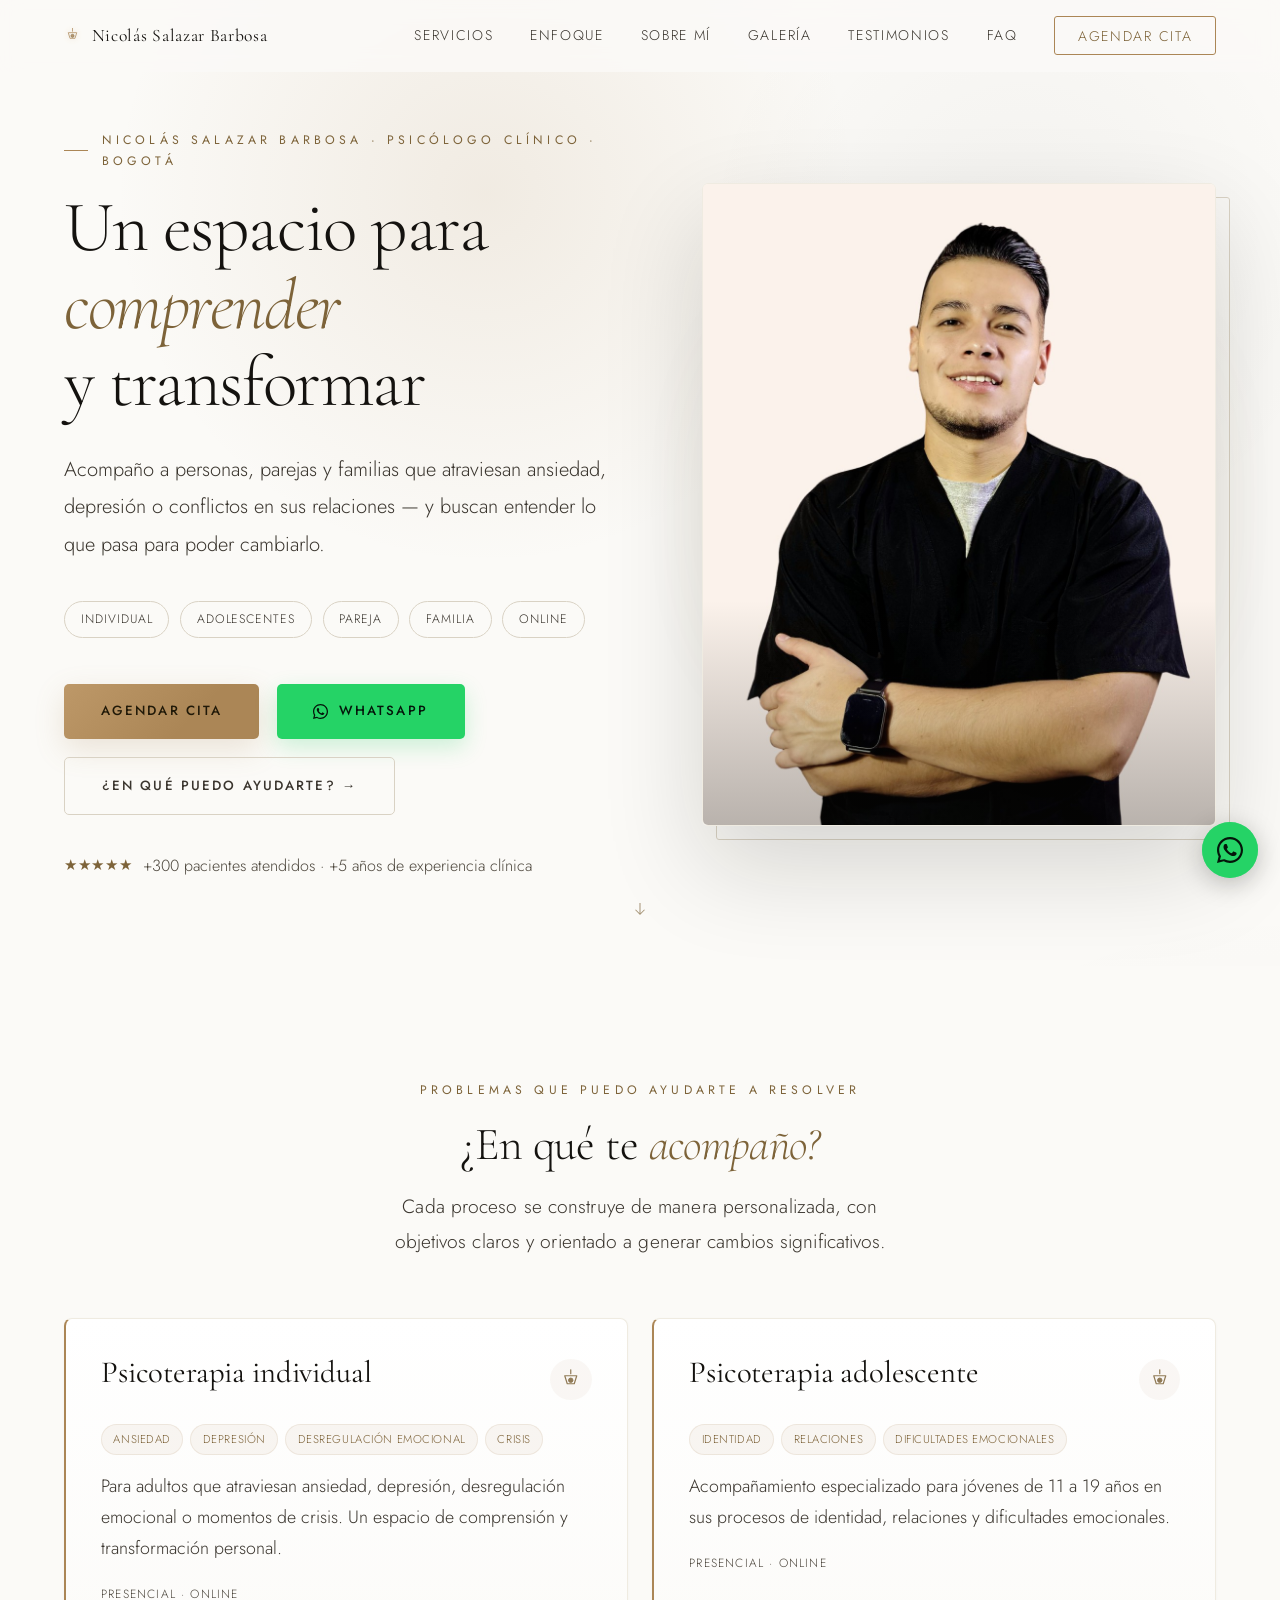
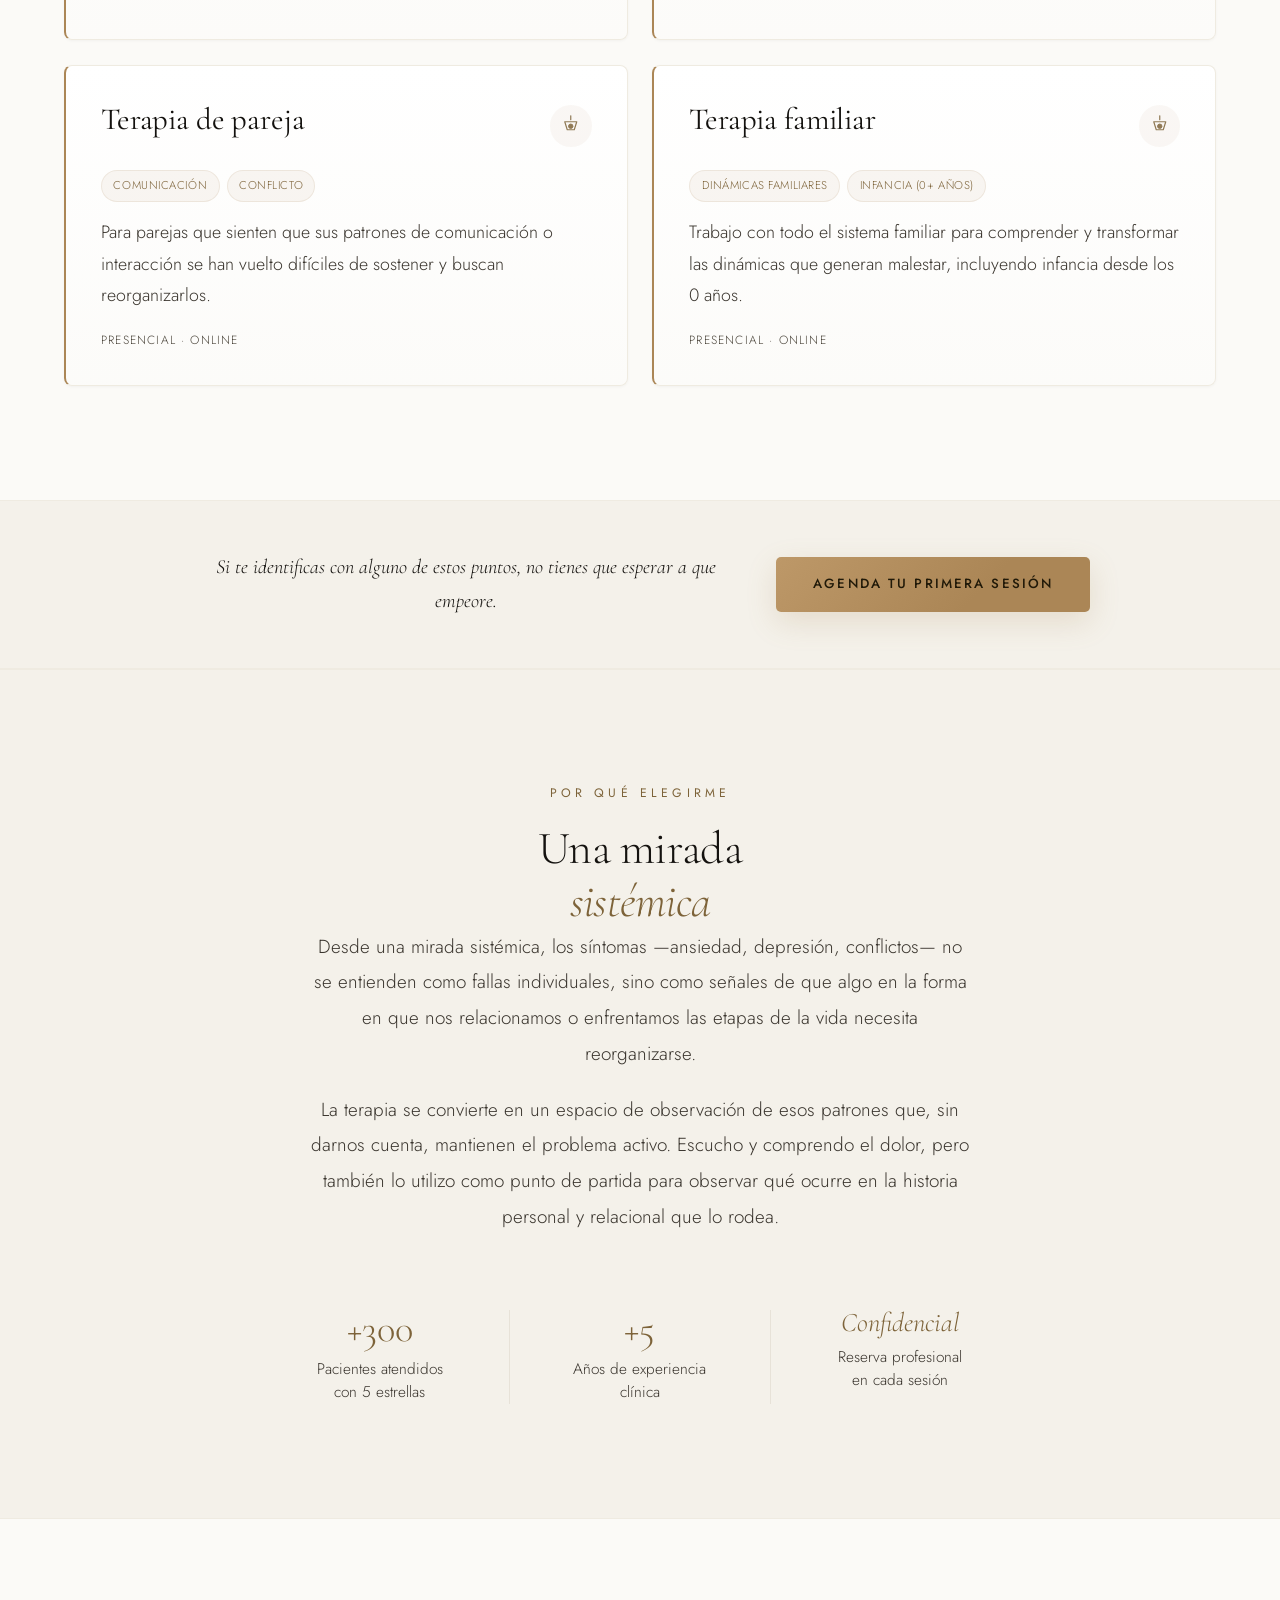
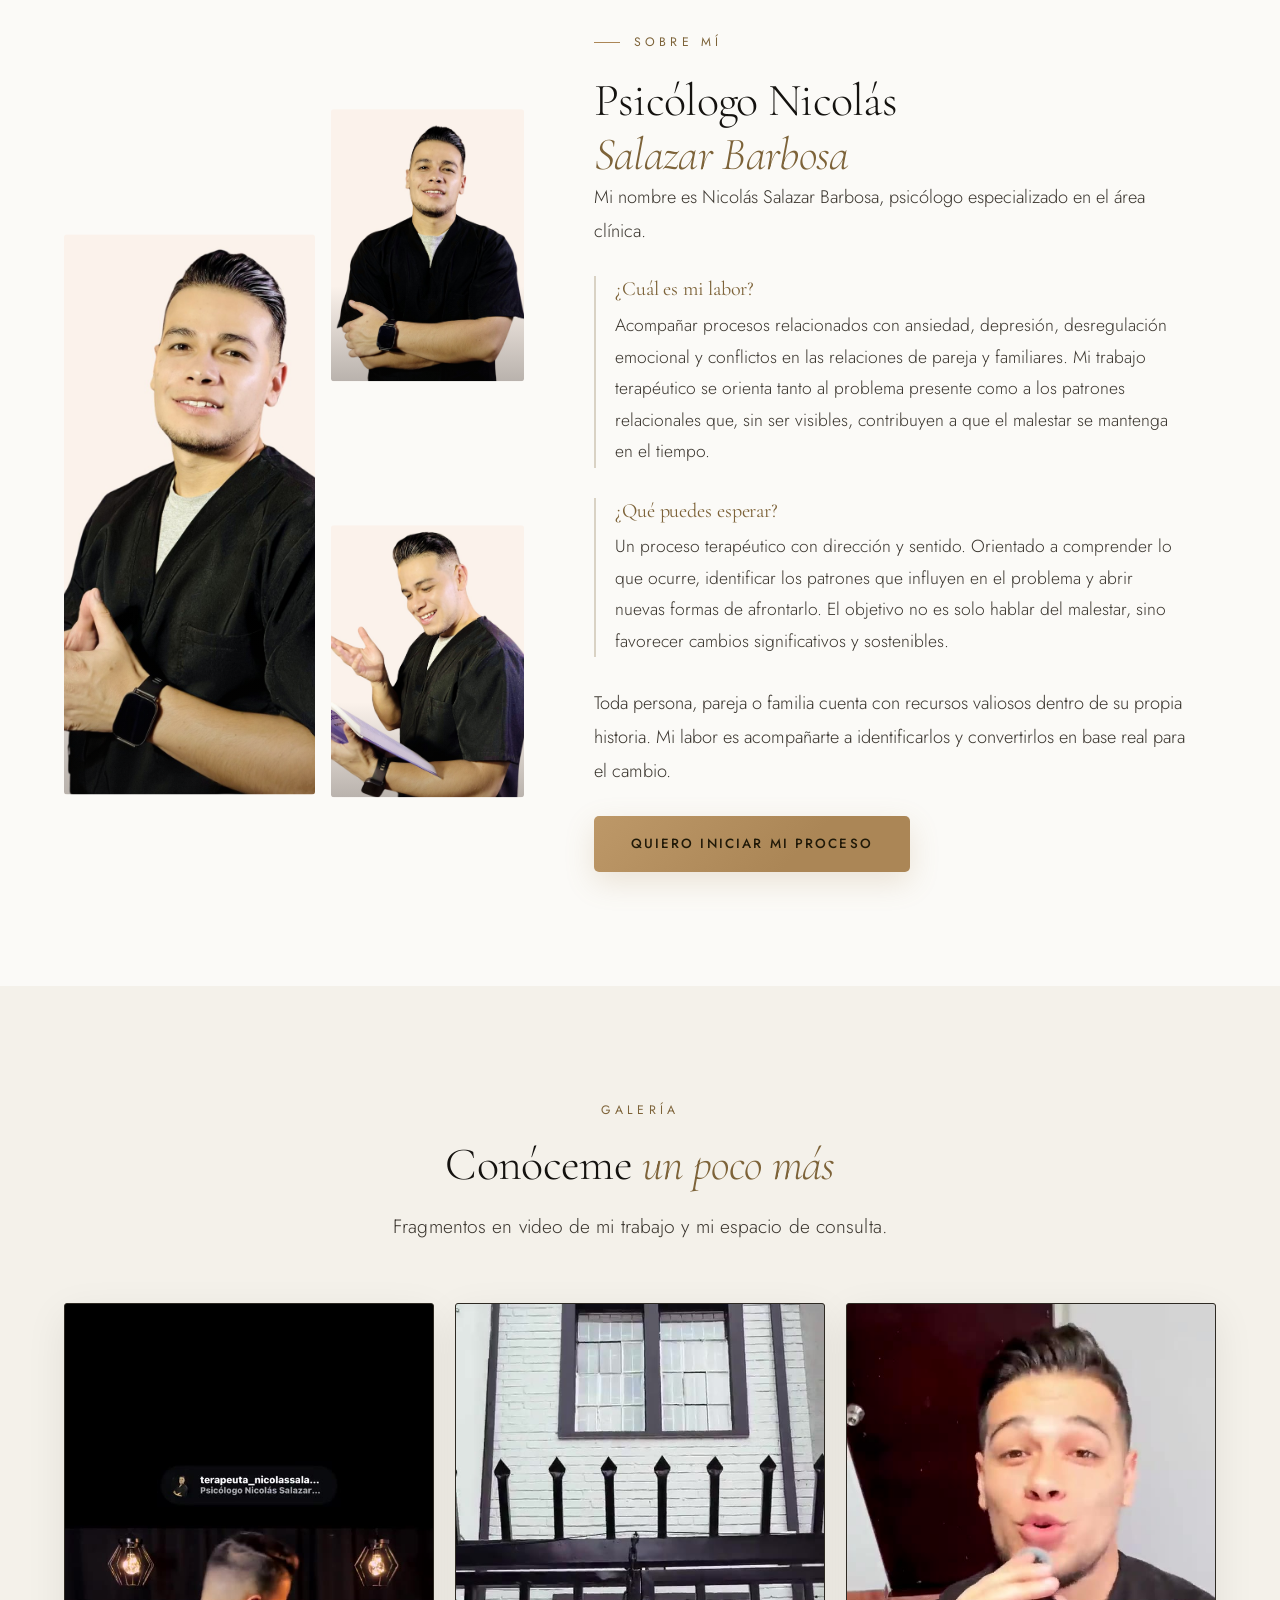
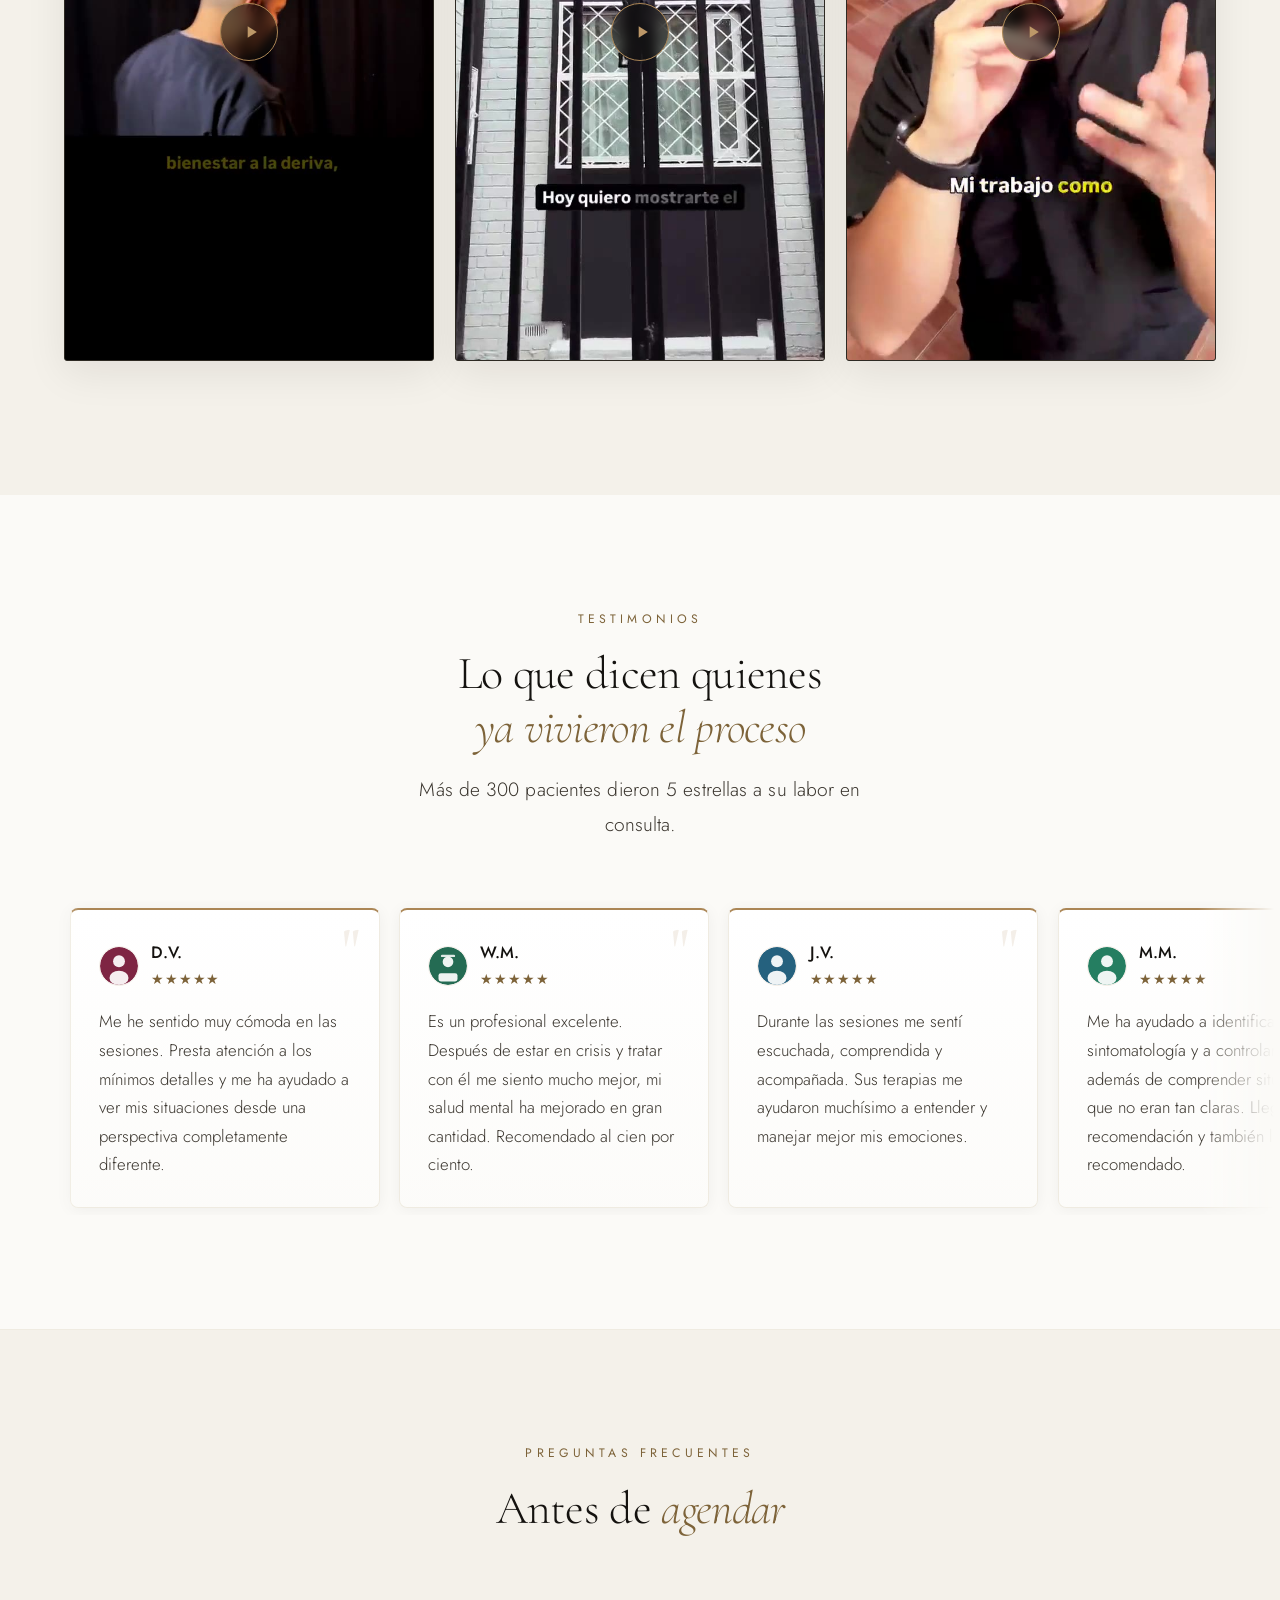
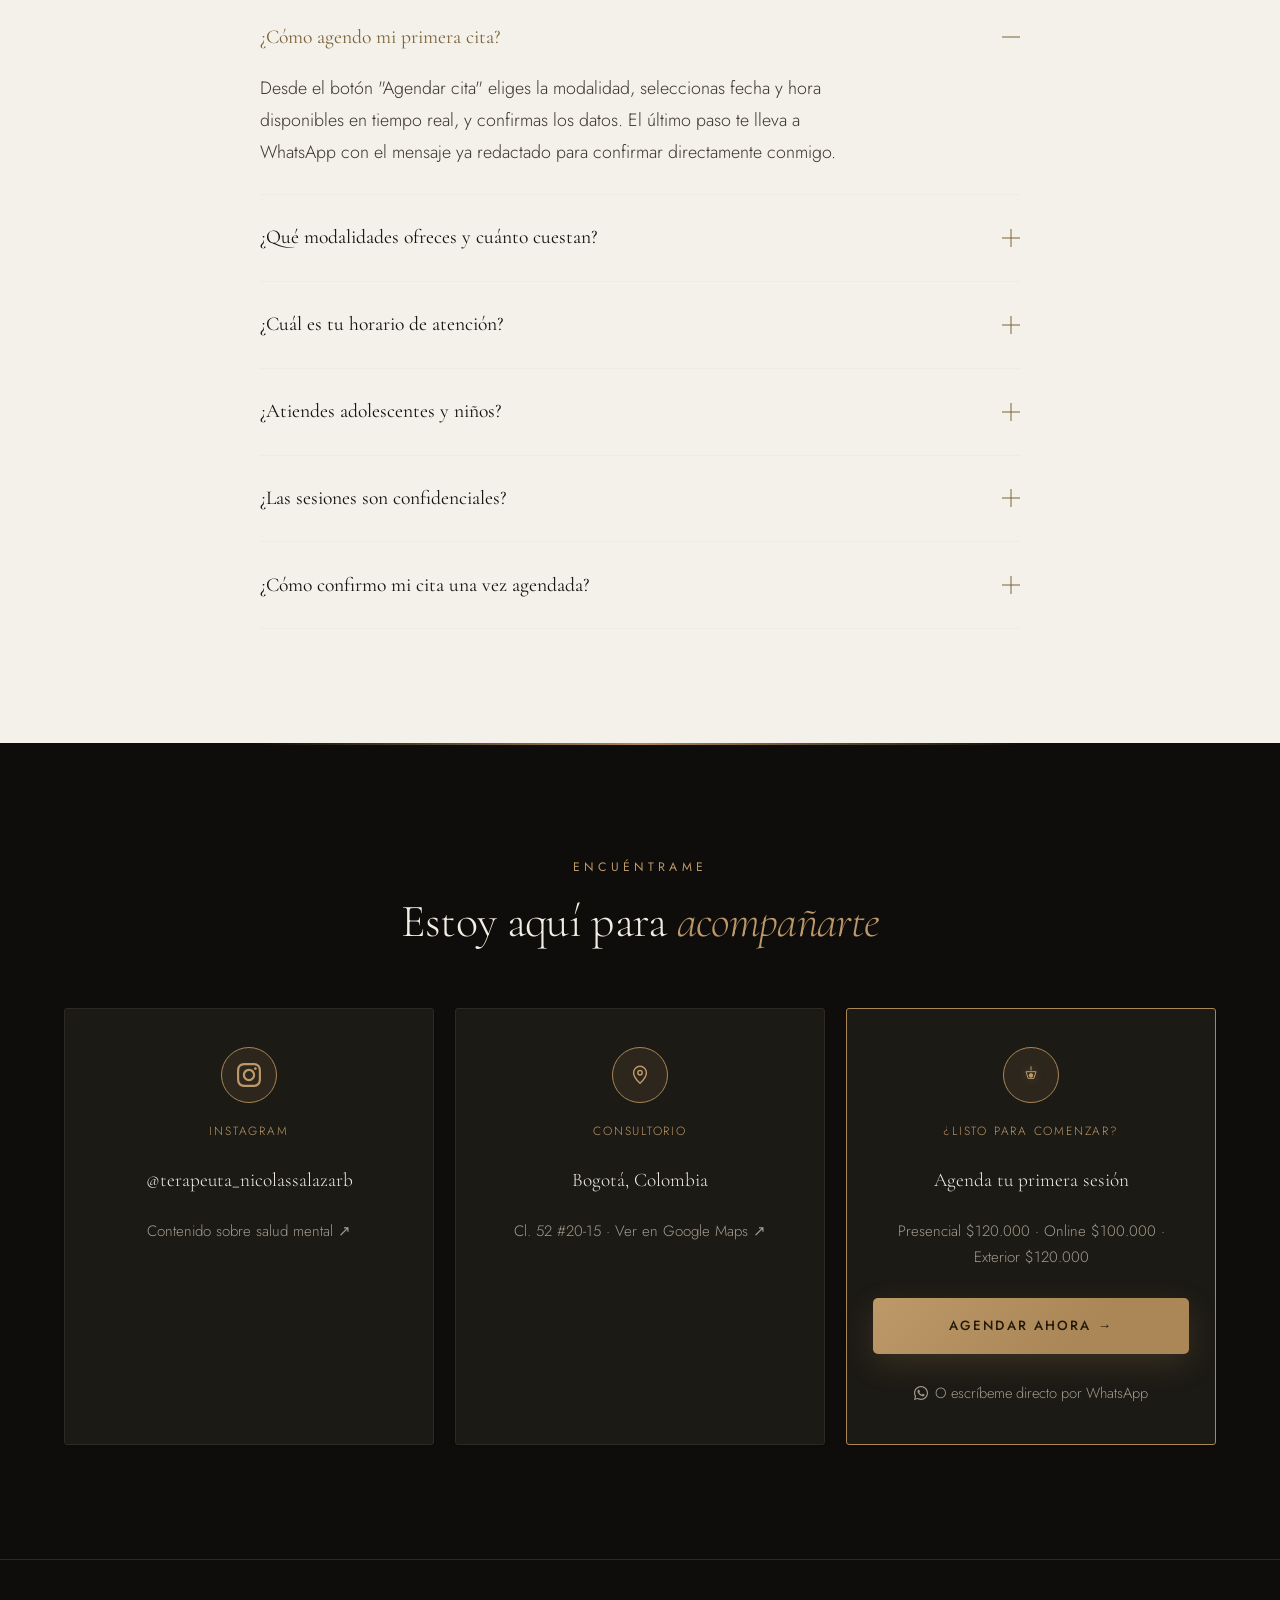
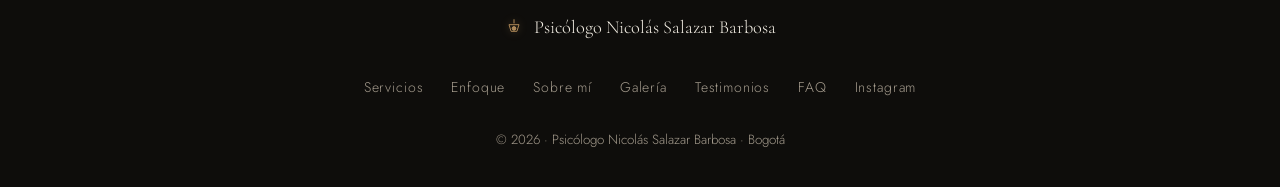
==== commit 9520ba52: "Actualizacion automatica" ====
--- a/index.html
+++ b/index.html
@@ -84,7 +84,7 @@
 <link rel="preconnect" href="https://fonts.googleapis.com">
 <link rel="preconnect" href="https://fonts.gstatic.com" crossorigin>
 <link href="https://fonts.googleapis.com/css2?family=Cormorant+Garamond:ital,wght@0,300;0,400;0,600;1,300;1,400&family=Jost:wght@300;400;500&display=swap" rel="stylesheet">
-<link rel="stylesheet" href="css/main.css?v=7">
+<link rel="stylesheet" href="css/main.css?v=8">
 </head>
 <body>
 
@@ -561,6 +561,15 @@
 </div>
 </div>
     </div>
+  </div>
+  <div class="testi-nav">
+    <button class="testi-nav-btn" id="testiPrev" aria-label="Testimonio anterior">
+      <svg width="16" height="16" viewBox="0 0 24 24" fill="none" stroke="currentColor" stroke-width="2"><path d="M15 18l-6-6 6-6"/></svg>
+    </button>
+    <div class="testi-counter" id="testiCounter">1 / 16</div>
+    <button class="testi-nav-btn" id="testiNext" aria-label="Testimonio siguiente">
+      <svg width="16" height="16" viewBox="0 0 24 24" fill="none" stroke="currentColor" stroke-width="2"><path d="M9 18l6-6-6-6"/></svg>
+    </button>
   </div>
 </section>
 
@@ -665,7 +674,7 @@
   <svg width="26" height="26" viewBox="0 0 24 24" fill="currentColor"><path d="M17.472 14.382c-.297-.149-1.758-.867-2.03-.967-.273-.099-.471-.148-.67.15-.197.297-.767.966-.94 1.164-.173.199-.347.223-.644.075-.297-.15-1.255-.463-2.39-1.475-.883-.788-1.48-1.761-1.653-2.059-.173-.297-.018-.458.13-.606.134-.133.298-.347.446-.52.149-.174.198-.298.298-.497.099-.198.05-.371-.025-.52-.075-.149-.669-1.612-.916-2.207-.242-.579-.487-.5-.669-.51-.173-.008-.371-.01-.57-.01-.198 0-.52.074-.792.372-.272.297-1.04 1.016-1.04 2.479 0 1.462 1.065 2.875 1.213 3.074.149.198 2.096 3.2 5.077 4.487.709.306 1.262.489 1.694.625.712.227 1.36.195 1.871.118.571-.085 1.758-.719 2.006-1.413.248-.694.248-1.289.173-1.413-.074-.124-.272-.198-.57-.347z"/><path d="M12 0C5.373 0 0 5.373 0 12c0 2.125.555 4.122 1.528 5.855L0 24l6.335-1.508C8.078 23.445 10.012 24 12 24c6.627 0 12-5.373 12-12S18.627 0 12 0zm0 22c-1.846 0-3.593-.493-5.103-1.355l-.365-.218-3.785.901.938-3.676-.239-.377A9.944 9.944 0 012 12c0-5.514 4.486-10 10-10s10 4.486 10 10-4.486 10-10 10z"/></svg>
 </a>
 
-<script src="js/config.js?v=7" defer></script>
-<script src="js/main.js?v=7" defer></script>
+<script src="js/config.js?v=8" defer></script>
+<script src="js/main.js?v=9" defer></script>
 </body>
 </html>
--- a/css/main.css
+++ b/css/main.css
@@ -629,6 +629,24 @@
   .testi-duplicate { display: none; }
 }
 
+/* Controles táctiles — reemplazan al :hover que no existe en móvil */
+.testi-nav { display: none; }
+@media (hover: none), (pointer: coarse) {
+  .testi-nav {
+    display: flex; align-items: center; justify-content: center; gap: 1.1rem;
+    margin-top: 1.4rem;
+  }
+  .testi-nav-btn {
+    width: 42px; height: 42px; border-radius: 50%;
+    display: flex; align-items: center; justify-content: center;
+    background: var(--paper-card); border: 1px solid var(--border-strong);
+    color: var(--ink-dim); cursor: pointer;
+    transition: background var(--dur-fast) var(--ease), border-color var(--dur-fast) var(--ease), color var(--dur-fast) var(--ease), transform var(--dur-fast) var(--ease);
+  }
+  .testi-nav-btn:active { transform: scale(0.92); background: var(--gold-wash); border-color: var(--gold); color: var(--gold-deep); }
+  .testi-counter { font-size: 0.78rem; letter-spacing: 0.06em; color: var(--ink-faint); min-width: 3.6em; text-align: center; }
+}
+
 .testi-card {
   position: relative;
   flex: 0 0 310px;
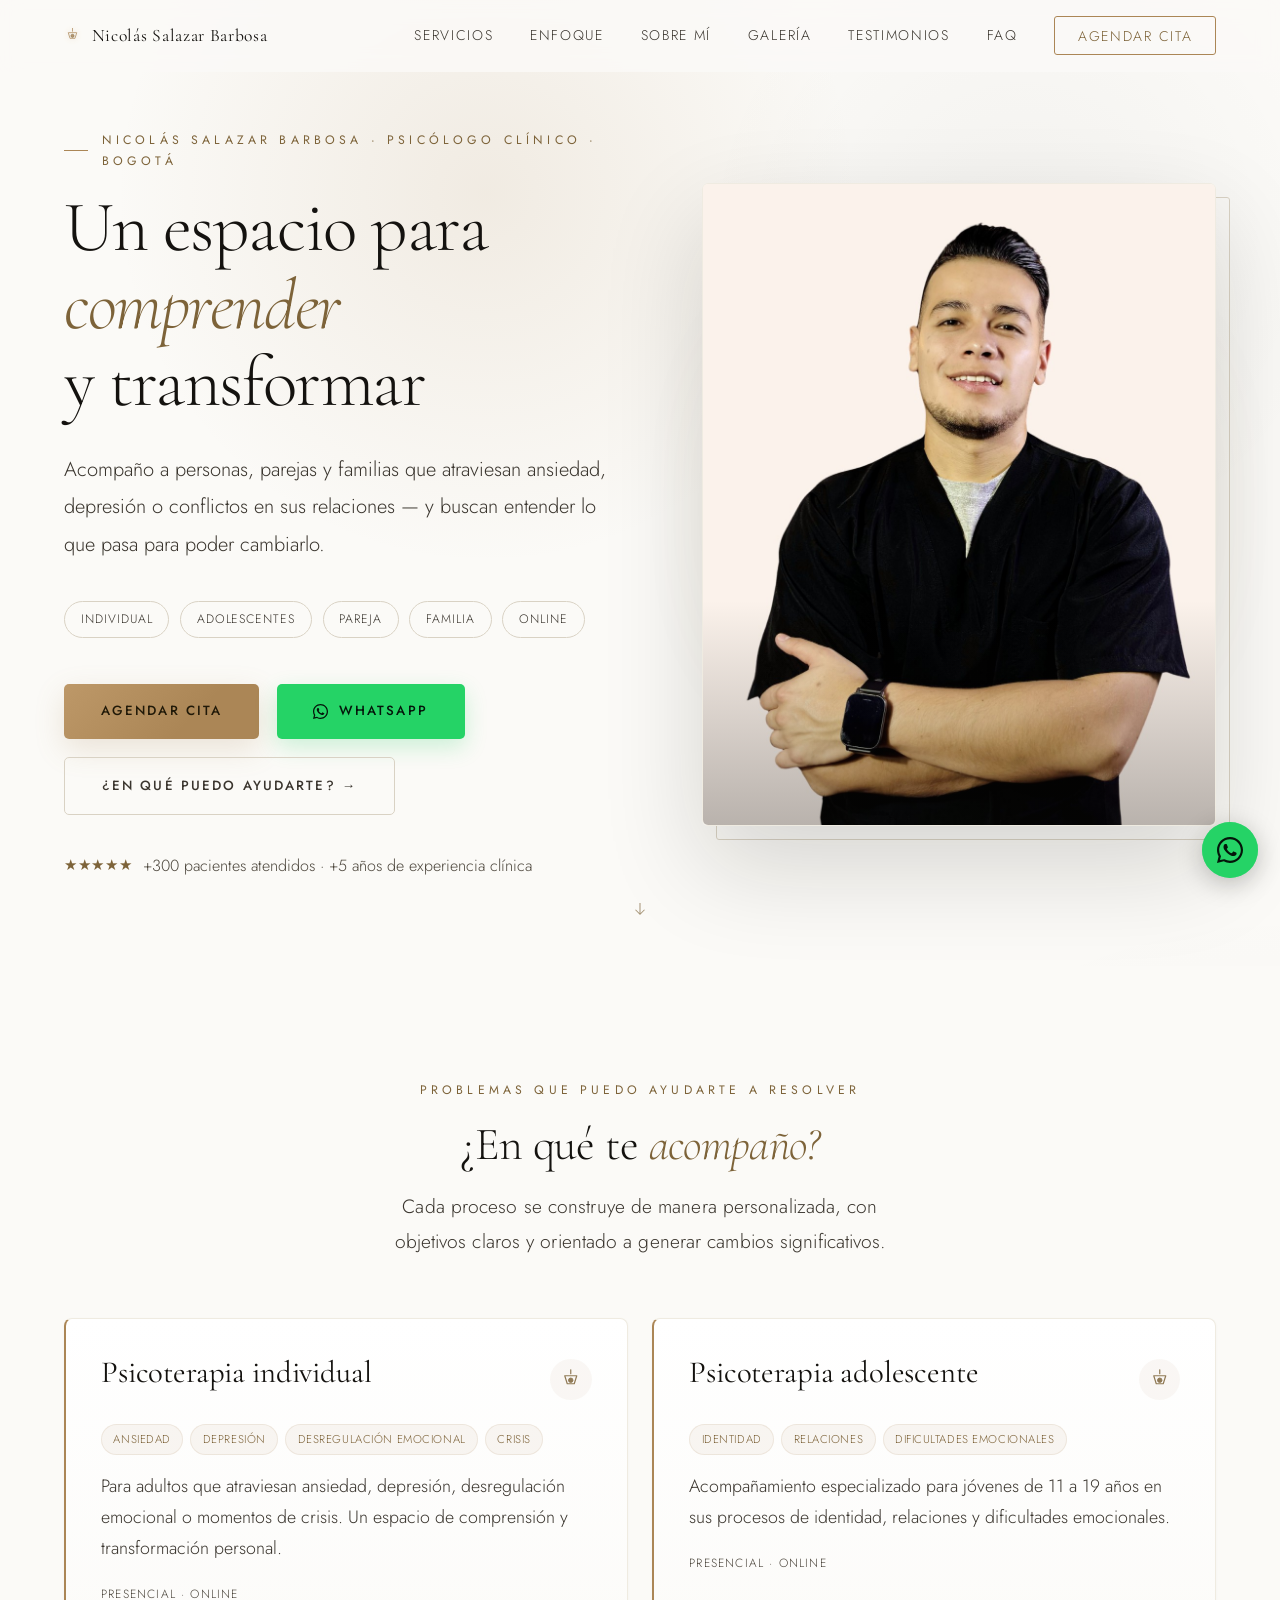
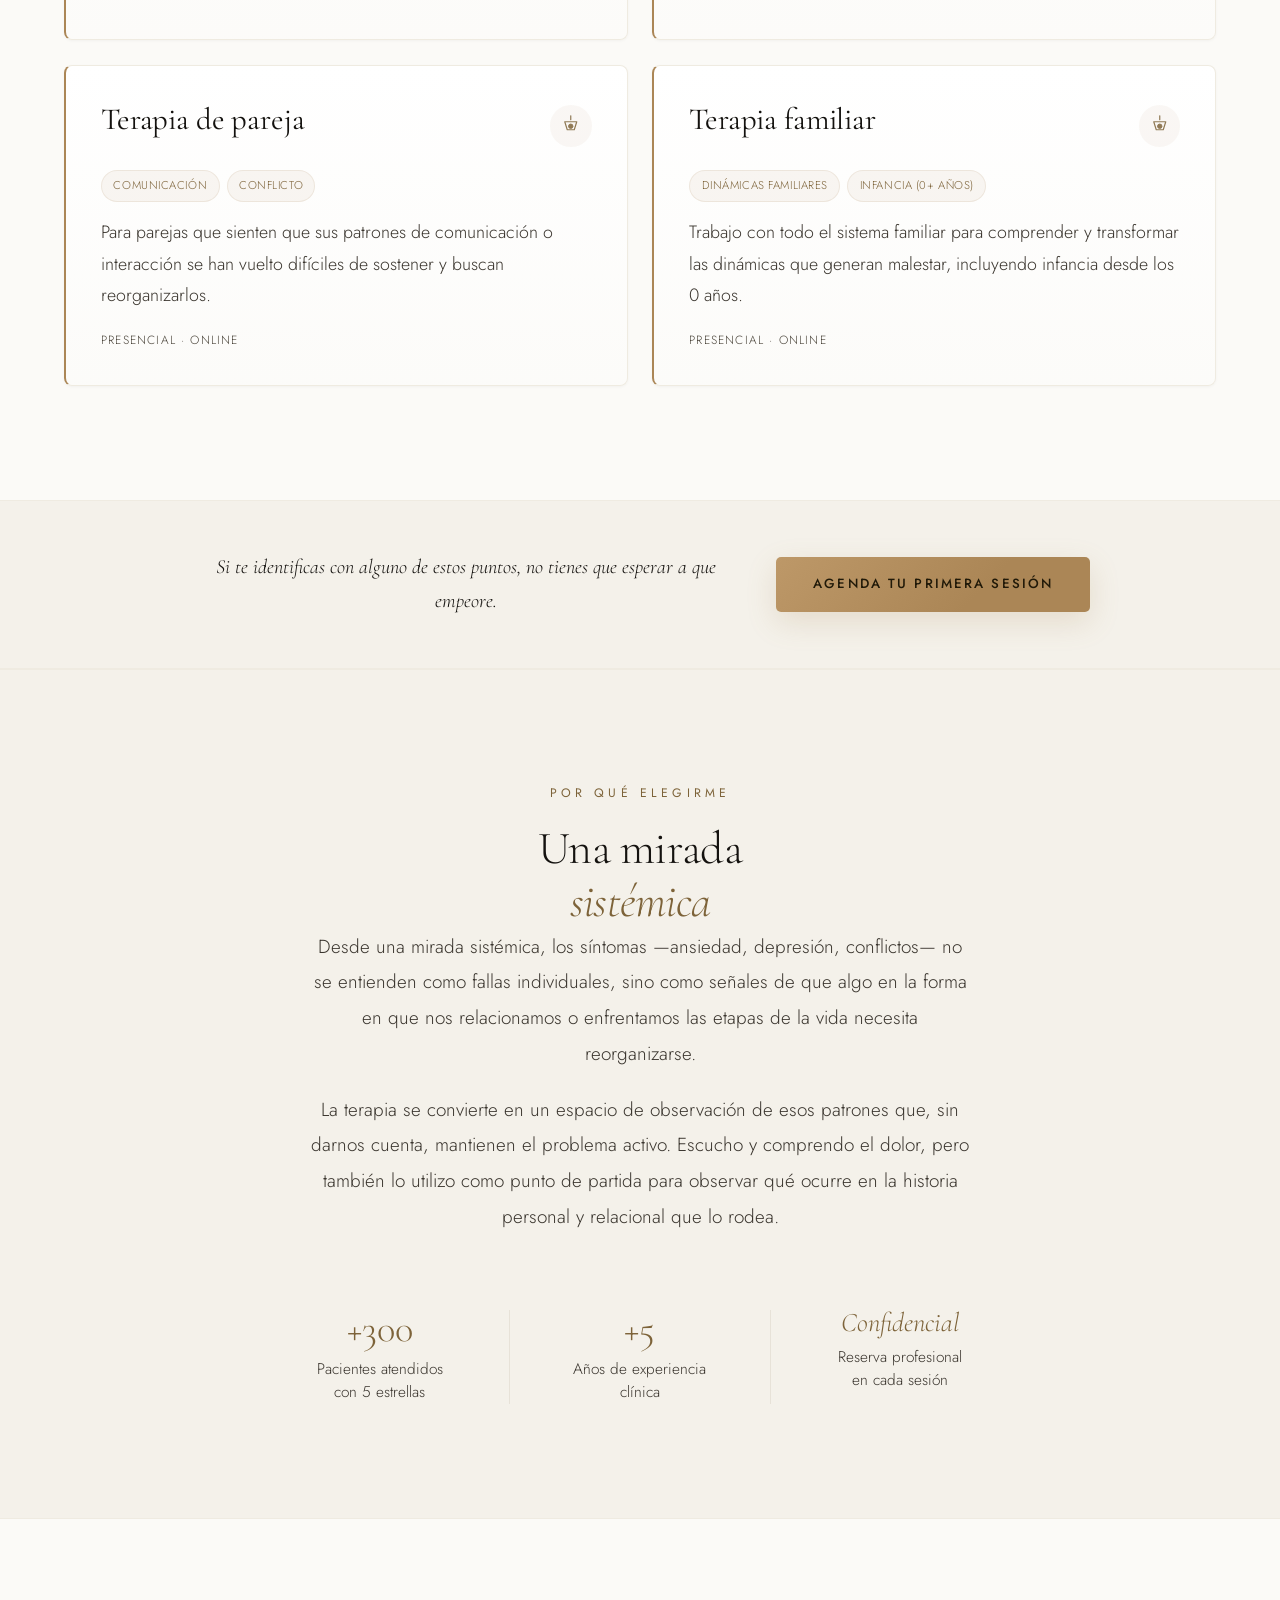
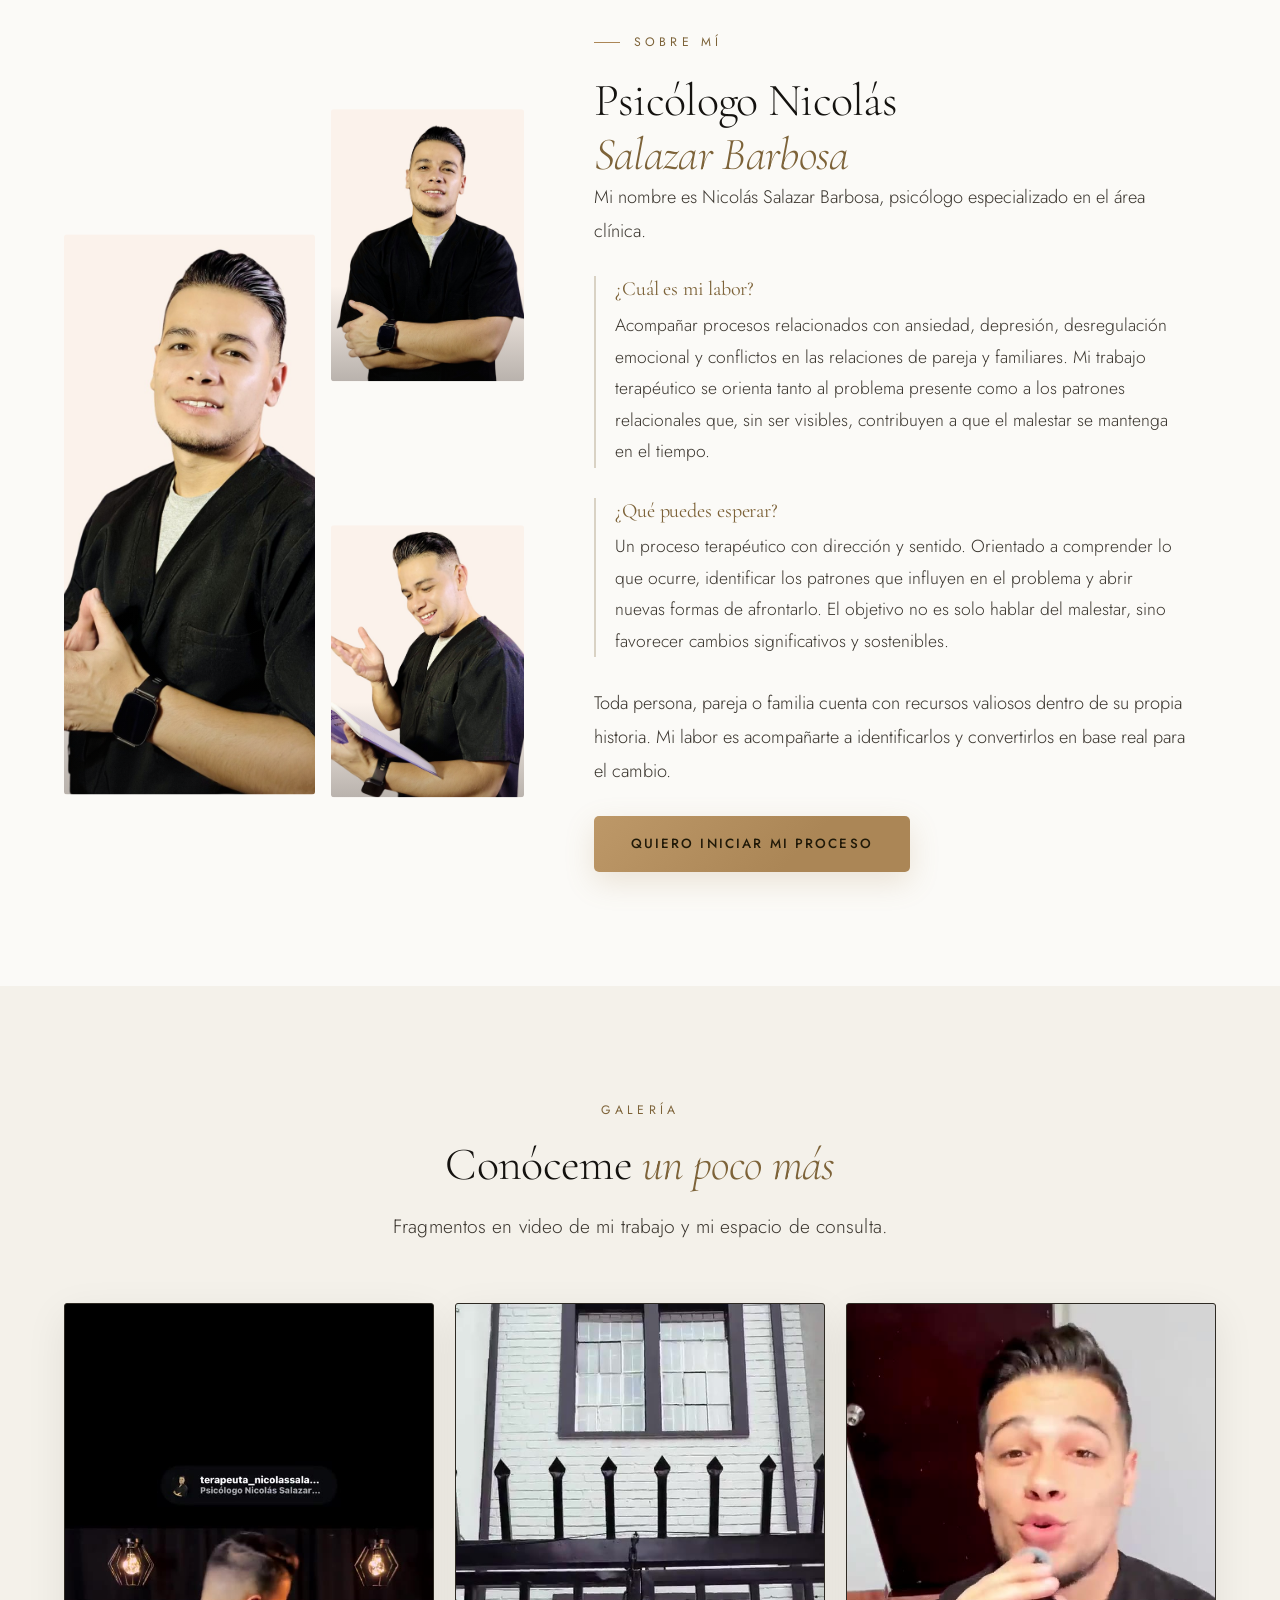
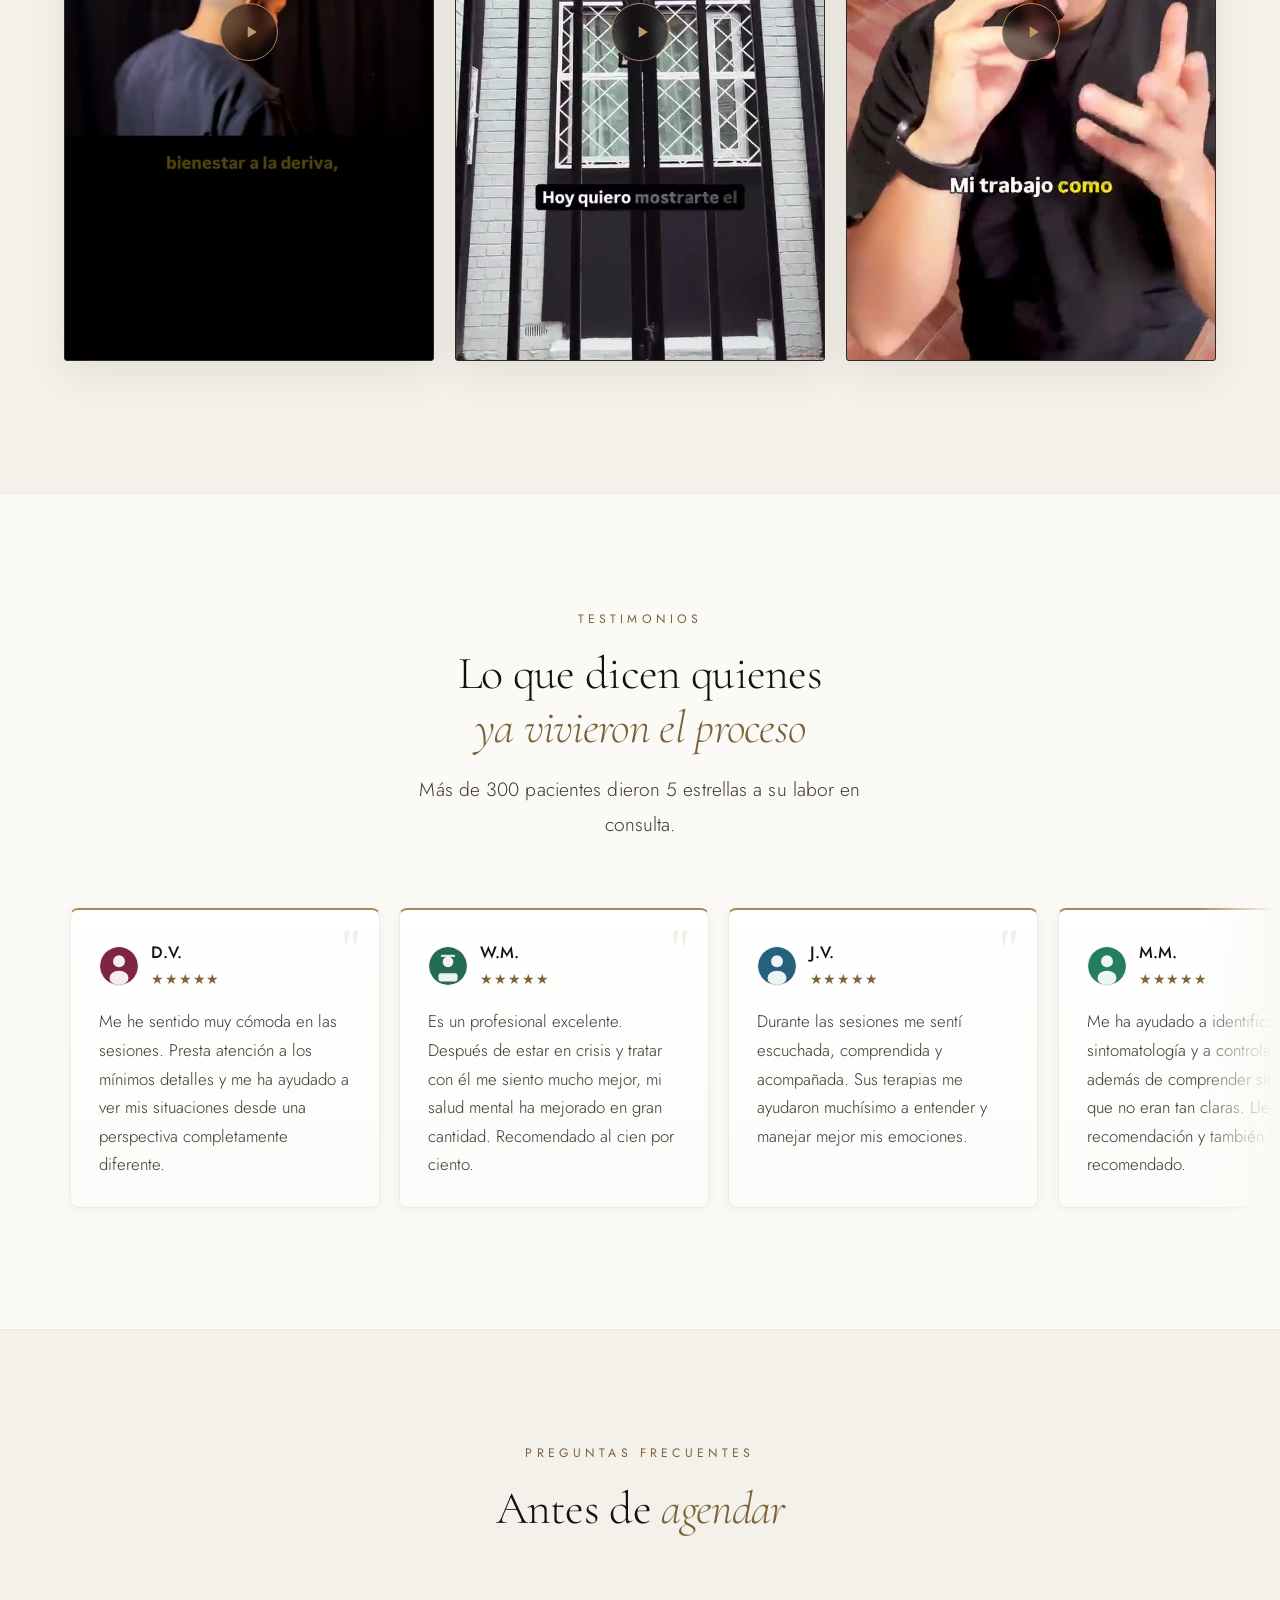
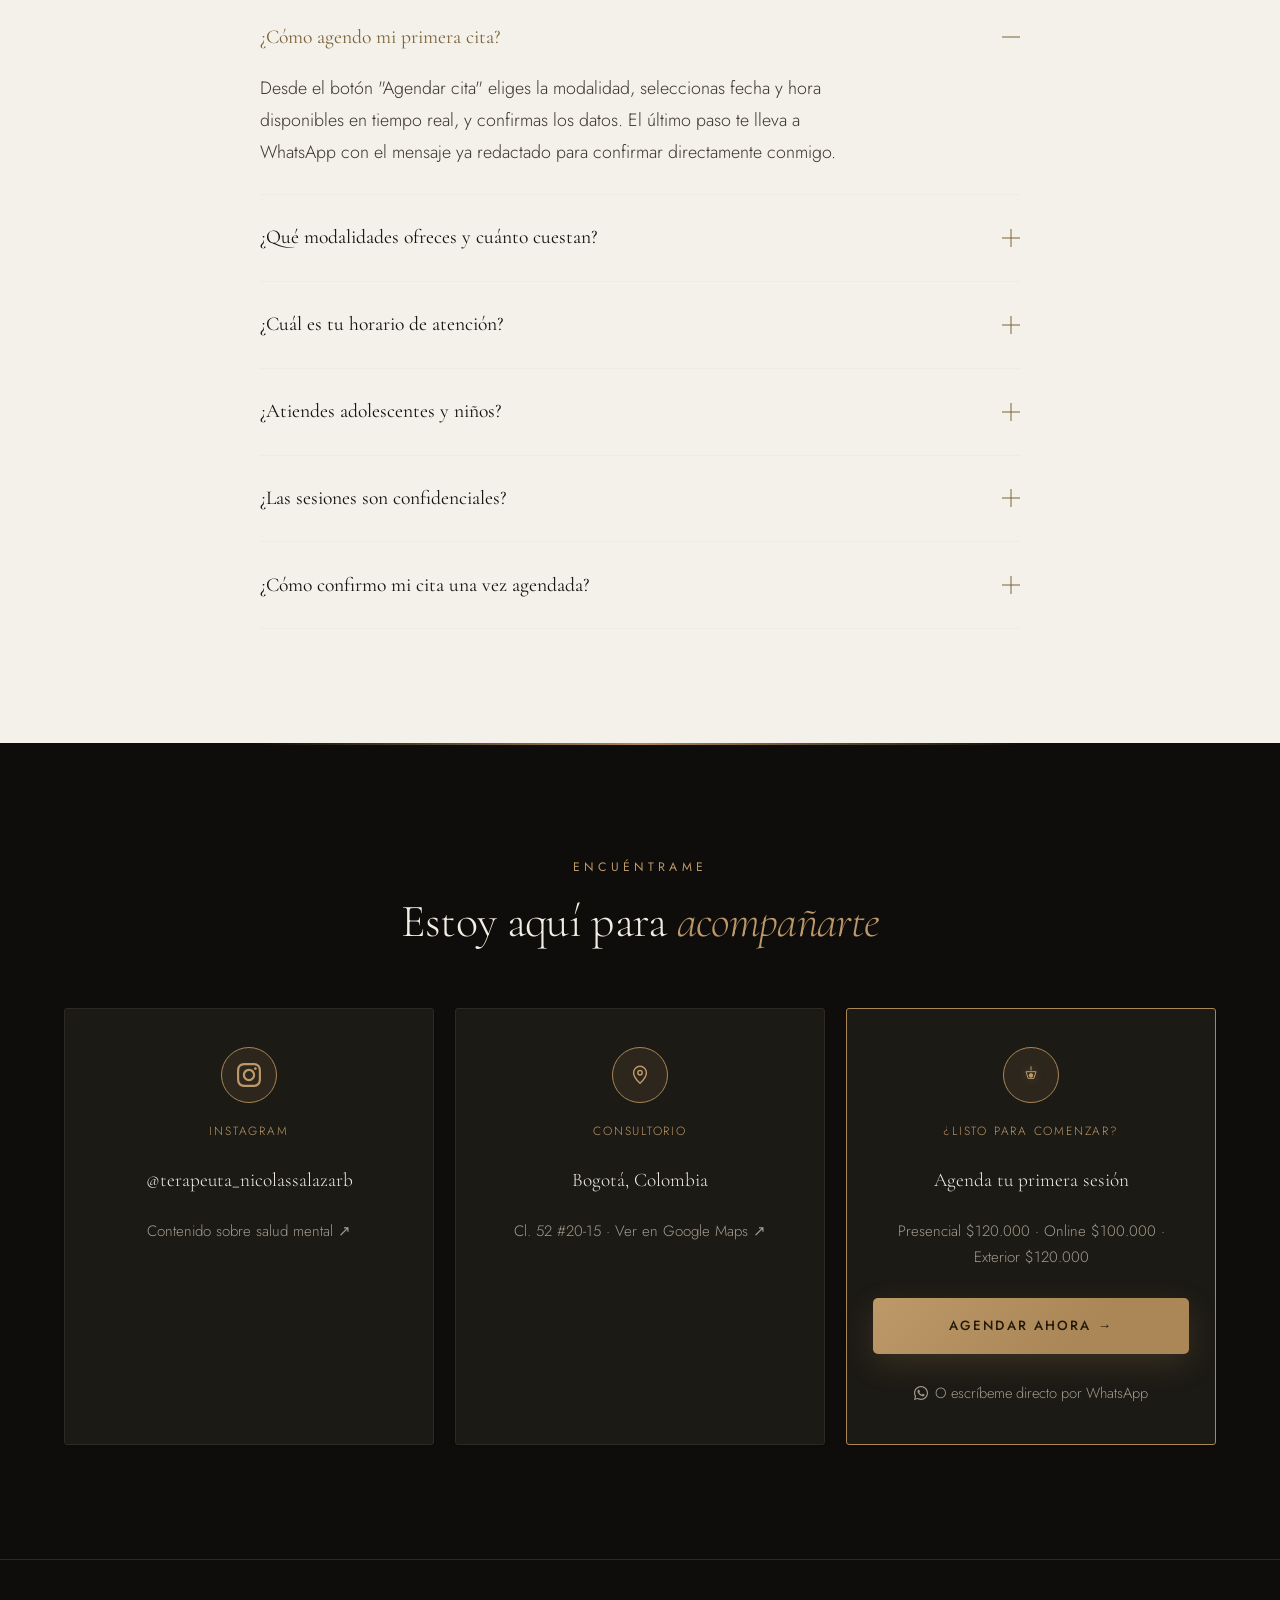
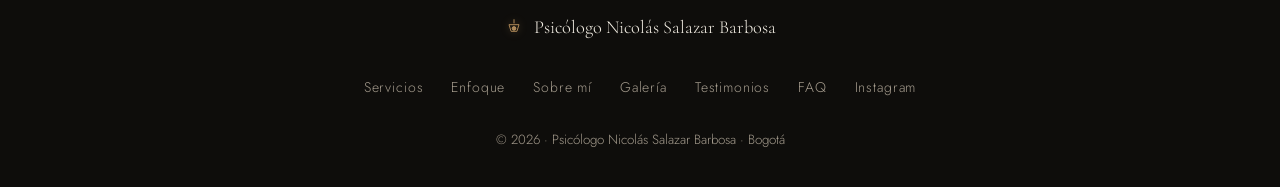
==== commit b791c207: "Actualizacion automatica" ====
--- a/index.html
+++ b/index.html
@@ -84,7 +84,7 @@
 <link rel="preconnect" href="https://fonts.googleapis.com">
 <link rel="preconnect" href="https://fonts.gstatic.com" crossorigin>
 <link href="https://fonts.googleapis.com/css2?family=Cormorant+Garamond:ital,wght@0,300;0,400;0,600;1,300;1,400&family=Jost:wght@300;400;500&display=swap" rel="stylesheet">
-<link rel="stylesheet" href="css/main.css?v=8">
+<link rel="stylesheet" href="css/main.css?v=9">
 </head>
 <body>
 
@@ -332,7 +332,7 @@
       <p class="lede">Más de 300 pacientes dieron 5 estrellas a su labor en consulta.</p>
     </div>
   </div>
-  <div class="testi-track-wrap reveal">
+  <div class="testi-track-wrap reveal" id="testiWrap">
     <div class="testi-track" id="testiTrack">
 <div class="testi-card">
   <div class="testi-head">
@@ -675,6 +675,6 @@
 </a>
 
 <script src="js/config.js?v=8" defer></script>
-<script src="js/main.js?v=9" defer></script>
+<script src="js/main.js?v=10" defer></script>
 </body>
 </html>
--- a/css/main.css
+++ b/css/main.css
@@ -603,19 +603,24 @@
   to { transform: translateX(-50%); }
 }
 @media (prefers-reduced-motion: reduce) {
-  .testi-track { animation: none; overflow-x: auto; scroll-snap-type: x proximity; }
+  .testi-track { animation: none; }
+  .testi-track-wrap { overflow-x: auto; scroll-snap-type: x proximity; }
   .testi-card { scroll-snap-align: start; }
 }
 
 /* Táctil (celular/tablet): no hay :hover real para pausar el auto-scroll,
    así que en vez de forzar el marquee, se entrega control total al dedo
-   (swipe manual con snap), igual que se hace para reduced-motion. */
+   (swipe manual con snap), igual que se hace para reduced-motion.
+   IMPORTANTE: el contenedor que realmente puede tener overflow/scroll es
+   .testi-track-wrap, no .testi-track — este último mide "width: max-content"
+   (se ajusta exacto a su contenido), así que jamás desborda de sí mismo. */
 @media (hover: none), (pointer: coarse) {
-  .testi-track {
-    animation: none; overflow-x: auto; scroll-snap-type: x proximity;
+  .testi-track-wrap {
+    overflow-x: auto; scroll-snap-type: x proximity;
     -webkit-overflow-scrolling: touch; scrollbar-width: none;
   }
-  .testi-track::-webkit-scrollbar { display: none; }
+  .testi-track-wrap::-webkit-scrollbar { display: none; }
+  .testi-track { animation: none; }
   .testi-card { scroll-snap-align: start; }
 }
 
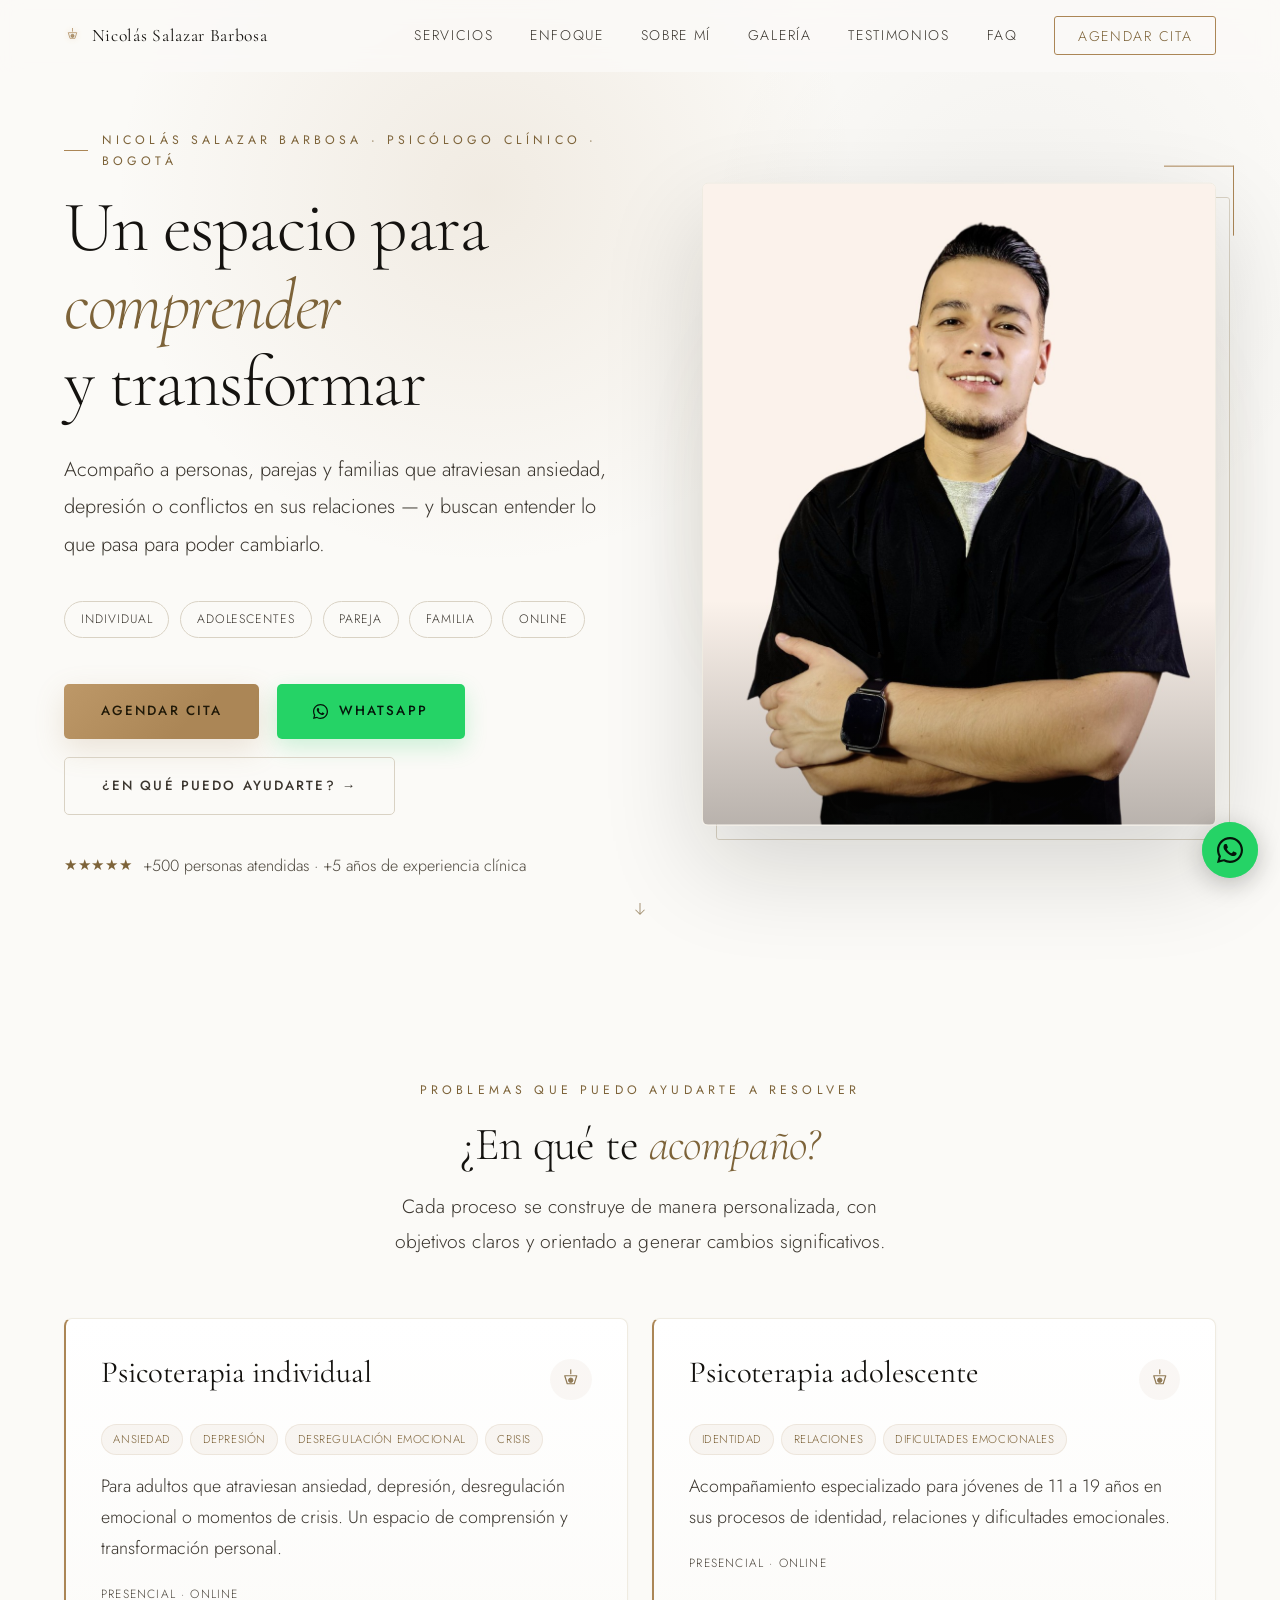
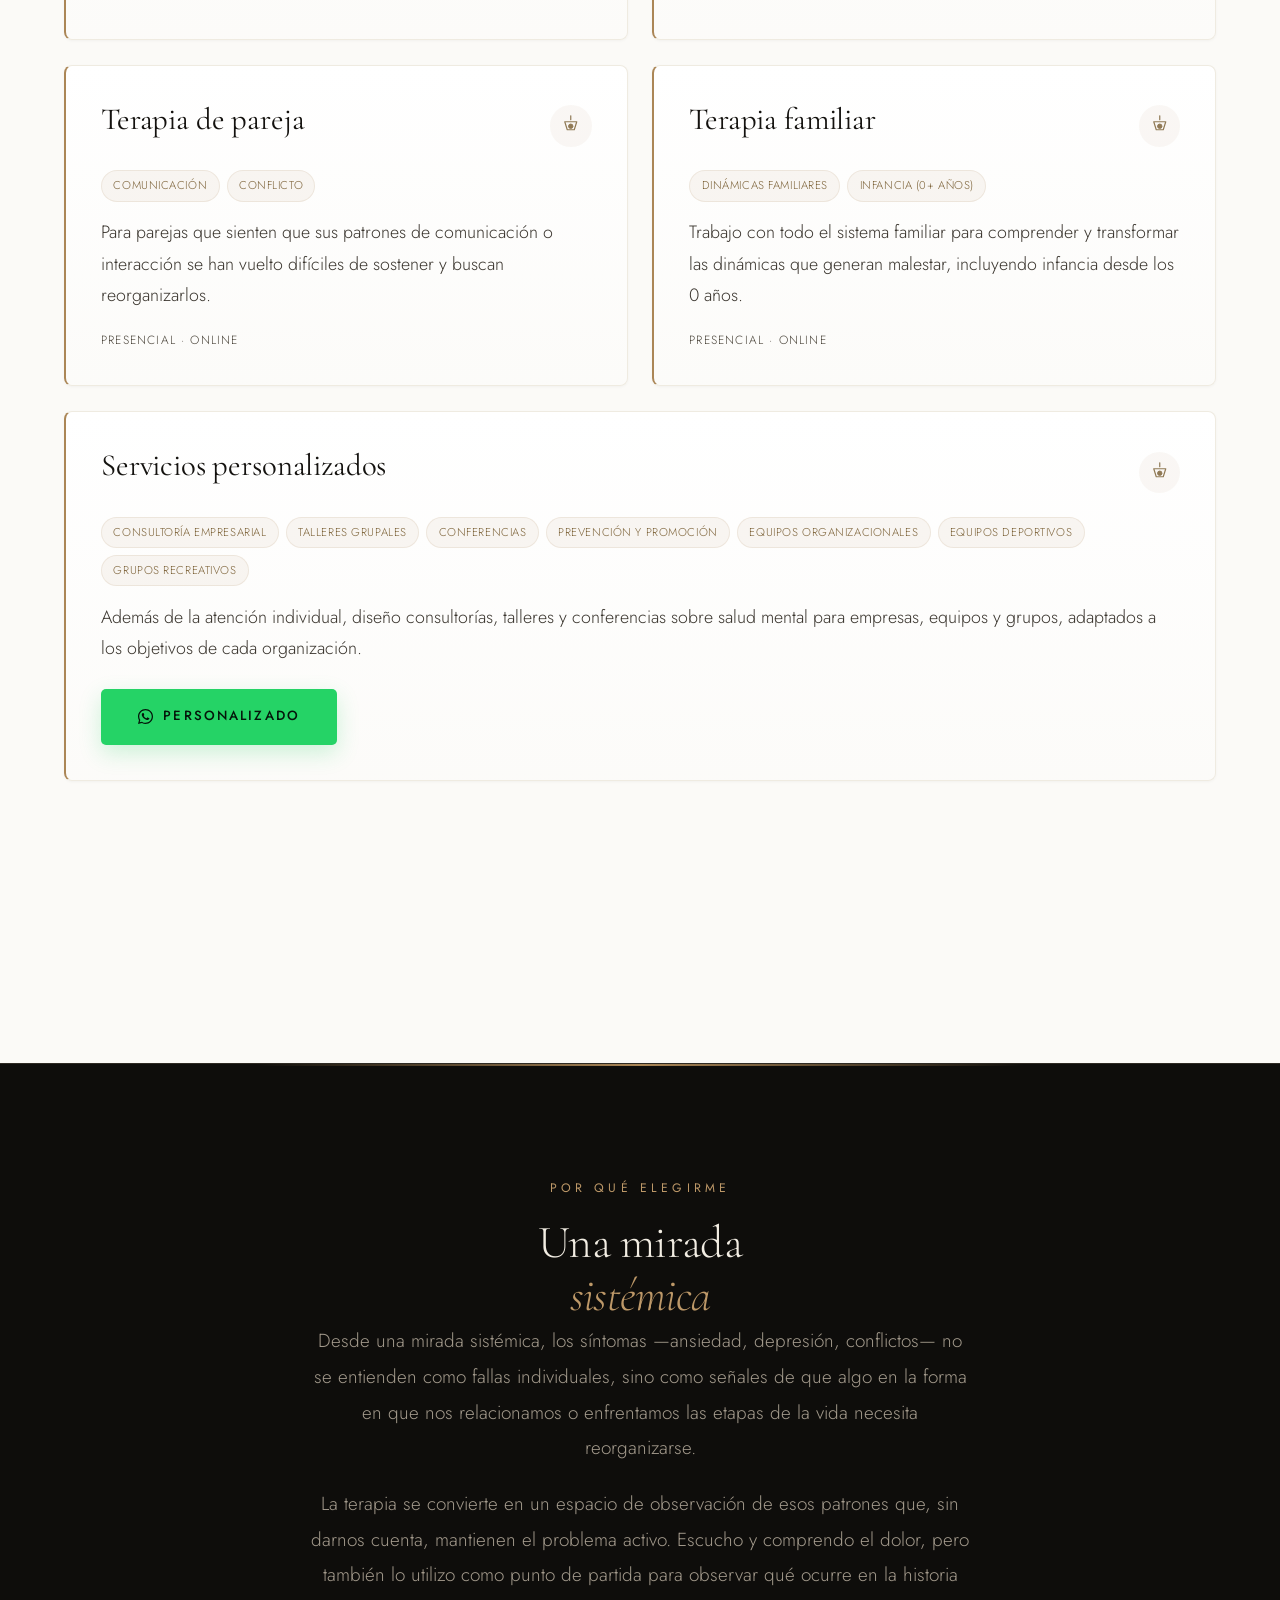
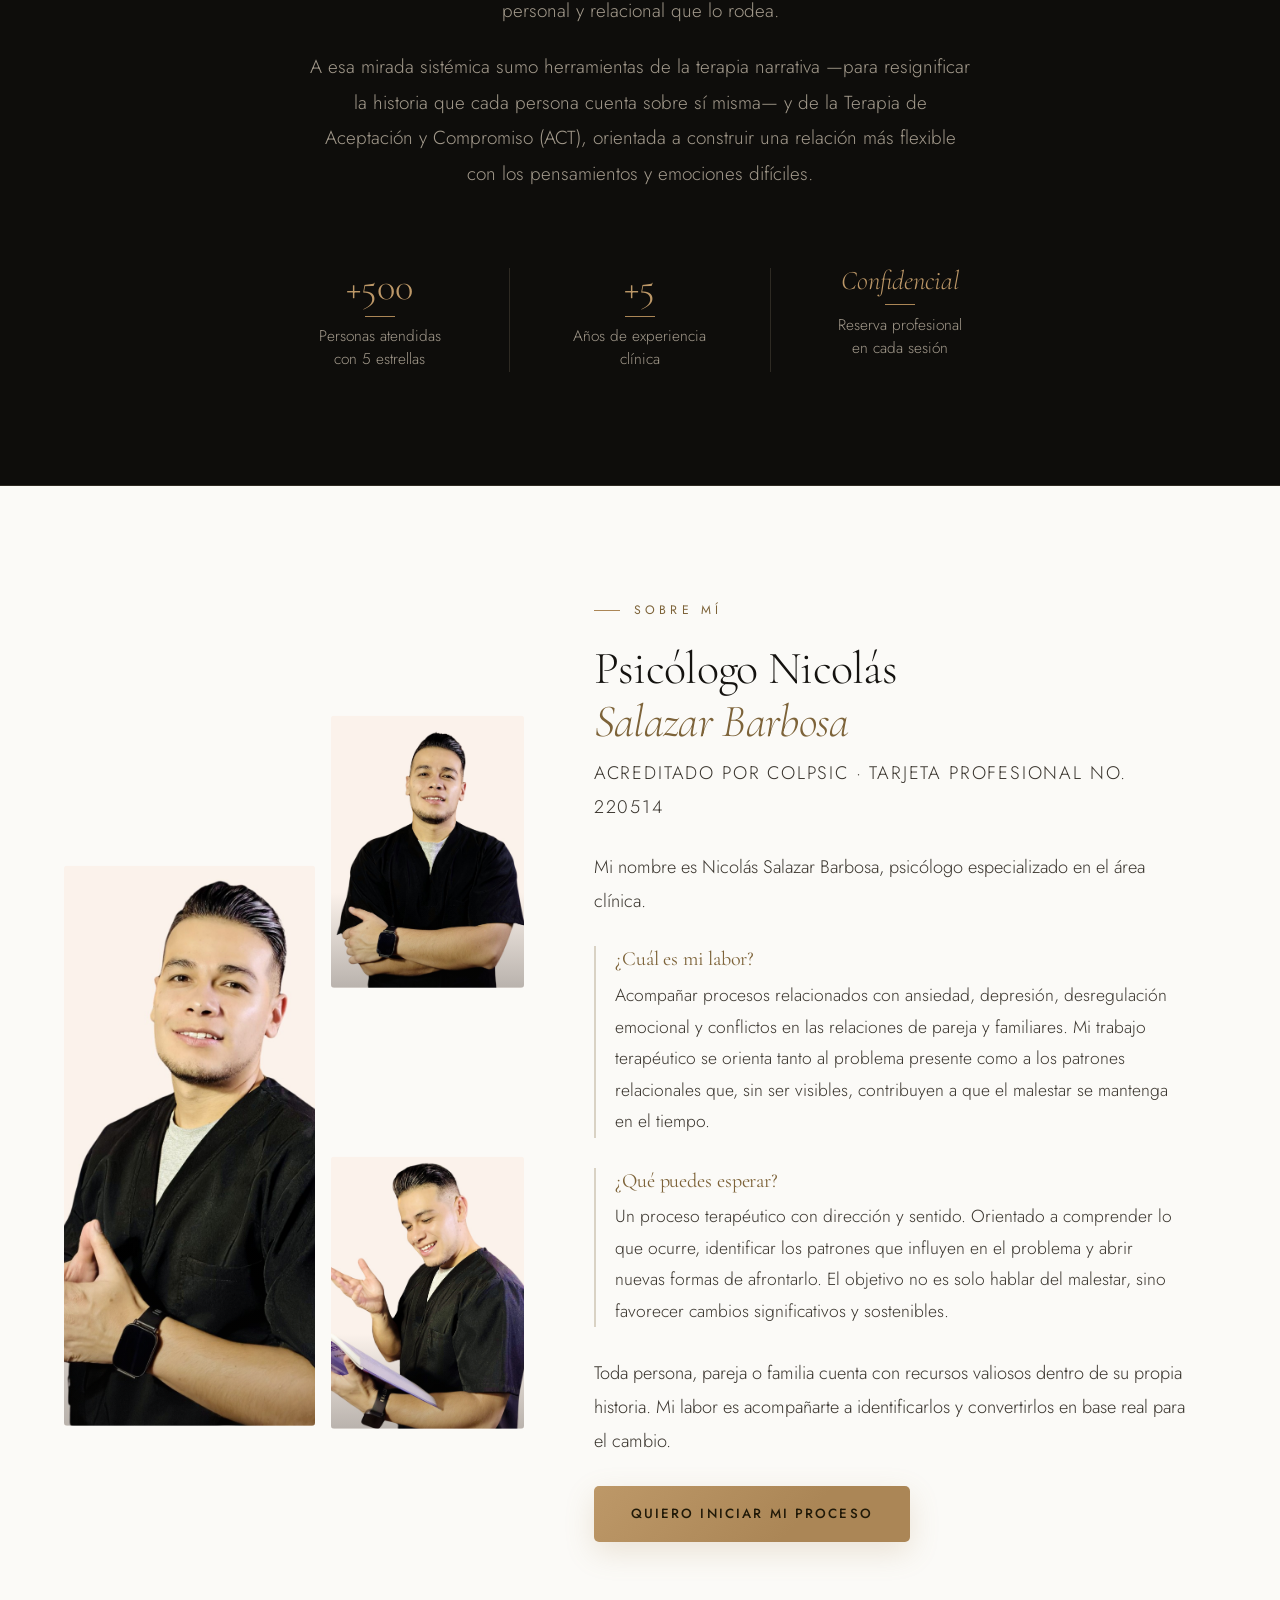
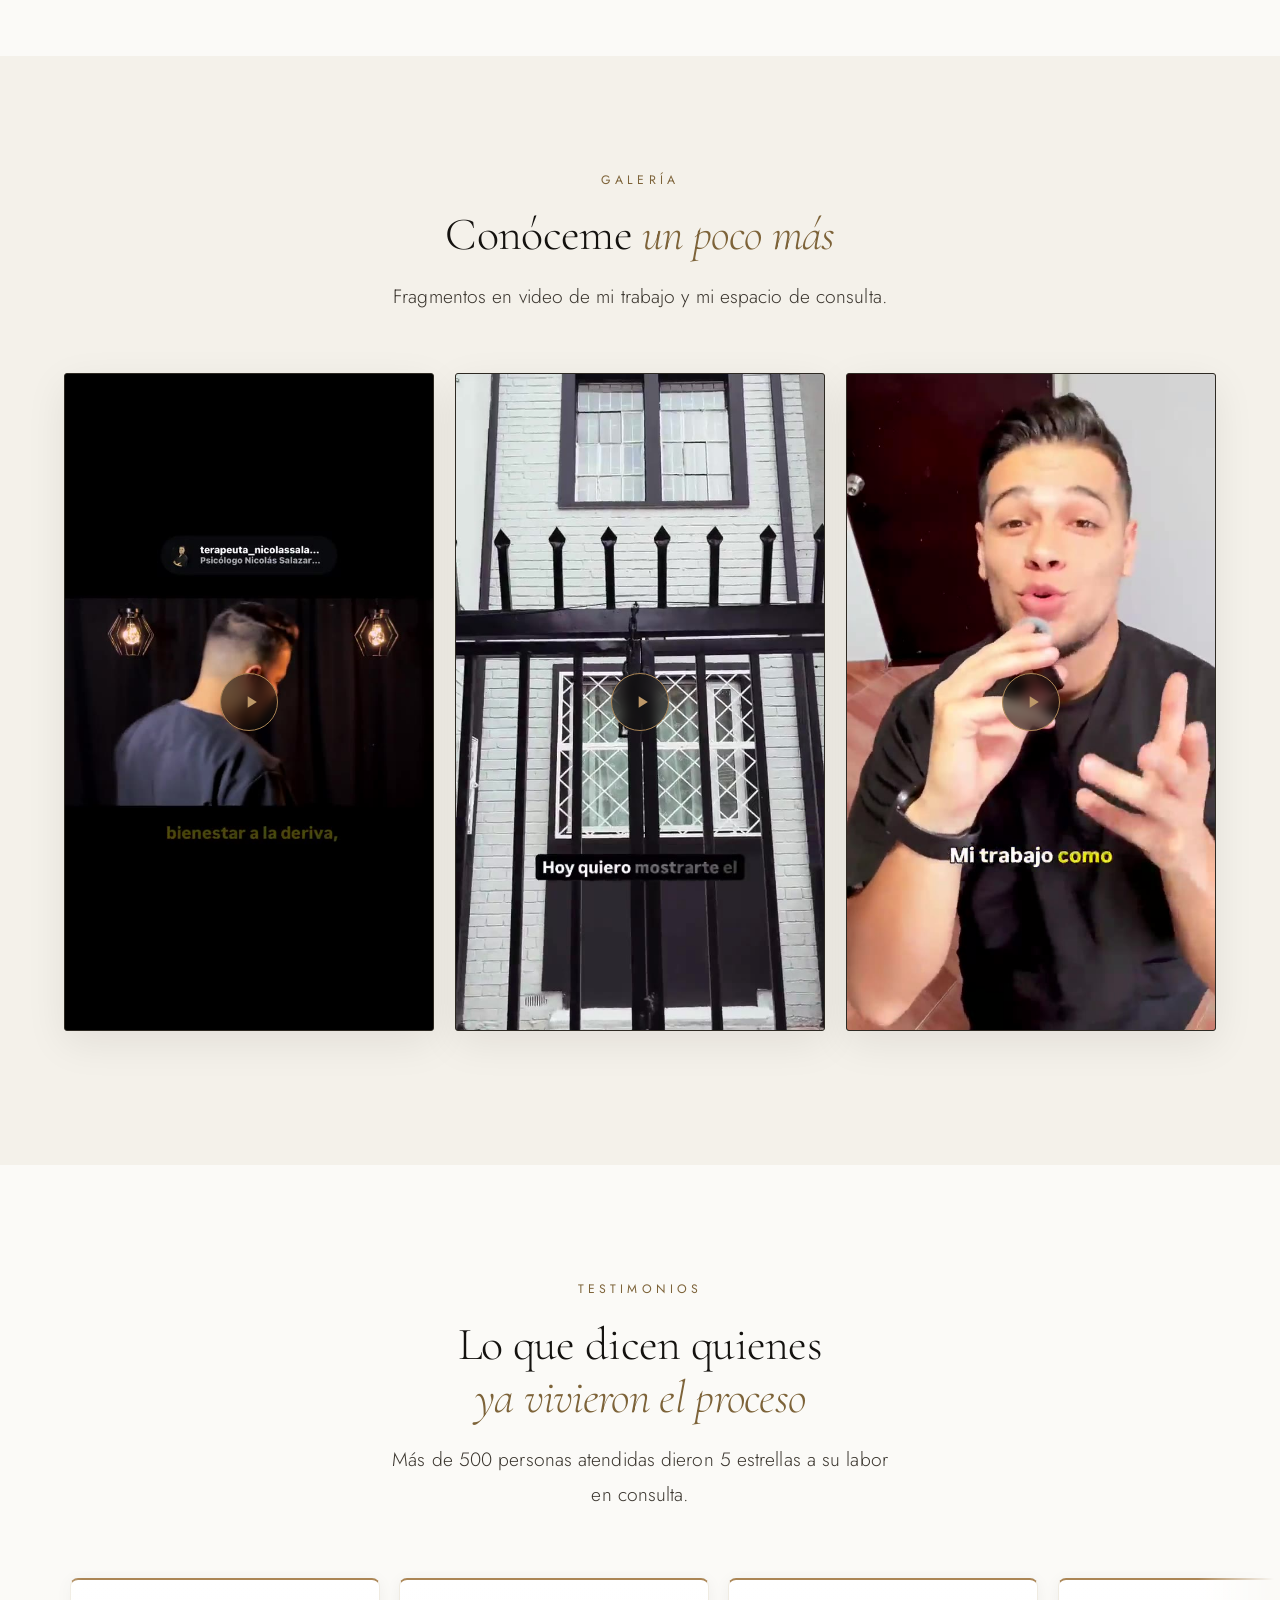
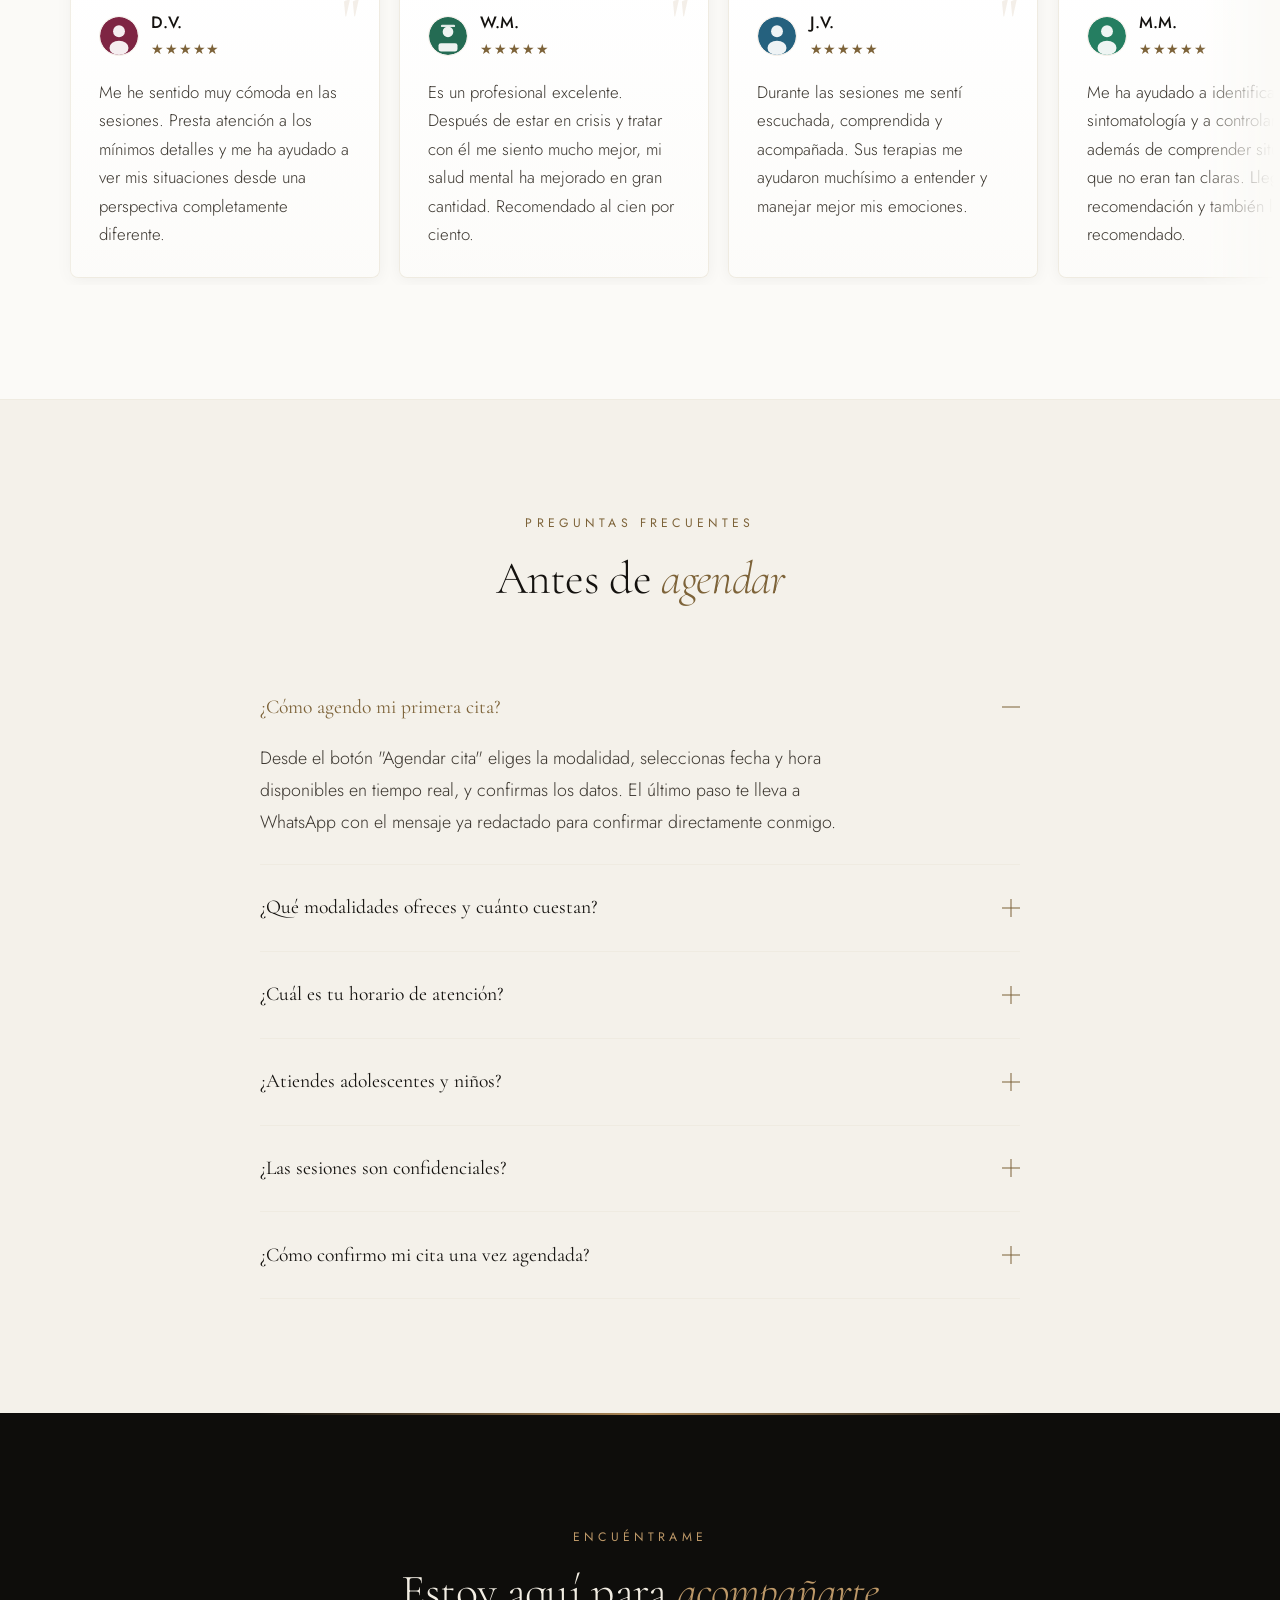
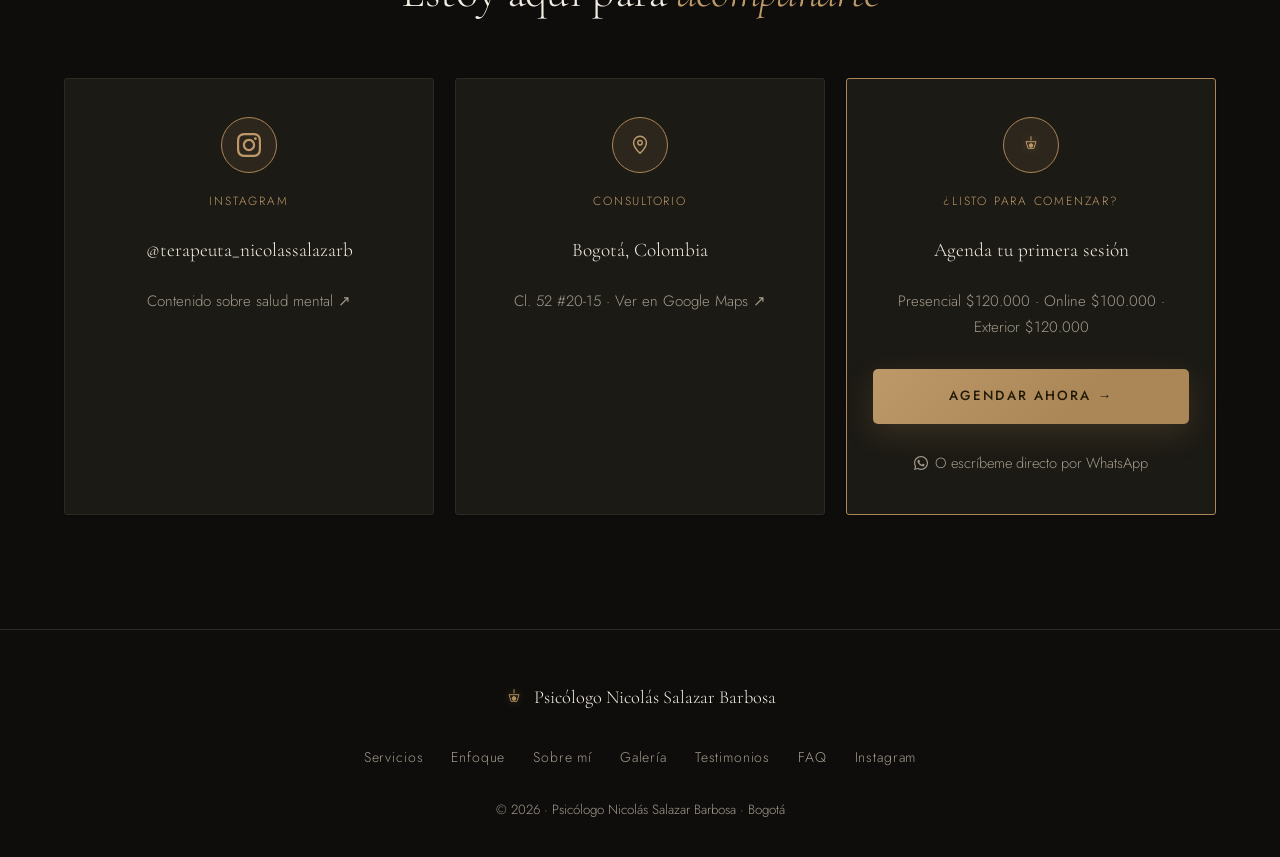
==== commit bfbc0bc5: "Landing estable — sin Cerebrico" ====
--- a/index.html
+++ b/index.html
@@ -143,12 +143,14 @@
       </div>
       <div class="hero-trust">
         <span class="hero-trust-stars">★★★★★</span>
-        <span><span data-cfg="stats.patients">+300</span> pacientes atendidos · <span data-cfg="stats.yearsExperience">+5</span> años de experiencia clínica</span>
+        <span><span data-cfg="stats.patients">+500</span> personas atendidas · <span data-cfg="stats.yearsExperience">+5</span> años de experiencia clínica</span>
       </div>
     </div>
     <div class="hero-portrait">
-      <div class="img-frame" data-tilt="2.5" data-tilt-lift="false">
-        <img src="assets/img/nico-02-crossed.jpg" alt="Psicólogo Nicolás Salazar Barbosa" loading="eager" fetchpriority="high">
+      <div class="hero-portrait-parallax">
+        <div class="img-frame" data-tilt="2.5" data-tilt-lift="false">
+          <img src="assets/img/nico-02-crossed.jpg" alt="Psicólogo Nicolás Salazar Barbosa" loading="eager" fetchpriority="high" width="1080" height="1313">
+        </div>
       </div>
     </div>
     <a href="#servicios" class="scroll-cue" aria-label="Bajar a la siguiente sección">
@@ -167,6 +169,7 @@
 
     <div class="problems-grid">
       <div class="card card-accent problem-card reveal" data-tilt="2.5">
+        <span class="problem-num" aria-hidden="true">01</span>
         <div class="card-head">
           <h3>Psicoterapia individual</h3>
           <svg class="lamp" viewBox="0 0 24 24" fill="none"><path d="M12 2v4" stroke-width="1.2" stroke-linecap="round"/><path d="M6 8h12l-2.5 8h-7L6 8z" stroke-width="1.2" stroke-linejoin="round"/><circle class="bulb" cx="12" cy="12.5" r="2.2"/></svg>
@@ -180,6 +183,7 @@
       </div>
 
       <div class="card card-accent problem-card reveal" data-tilt="2.5">
+        <span class="problem-num" aria-hidden="true">02</span>
         <div class="card-head">
           <h3>Psicoterapia adolescente</h3>
           <svg class="lamp" viewBox="0 0 24 24" fill="none"><path d="M12 2v4" stroke-width="1.2" stroke-linecap="round"/><path d="M6 8h12l-2.5 8h-7L6 8z" stroke-width="1.2" stroke-linejoin="round"/><circle class="bulb" cx="12" cy="12.5" r="2.2"/></svg>
@@ -193,6 +197,7 @@
       </div>
 
       <div class="card card-accent problem-card reveal" data-tilt="2.5">
+        <span class="problem-num" aria-hidden="true">03</span>
         <div class="card-head">
           <h3>Terapia de pareja</h3>
           <svg class="lamp" viewBox="0 0 24 24" fill="none"><path d="M12 2v4" stroke-width="1.2" stroke-linecap="round"/><path d="M6 8h12l-2.5 8h-7L6 8z" stroke-width="1.2" stroke-linejoin="round"/><circle class="bulb" cx="12" cy="12.5" r="2.2"/></svg>
@@ -205,6 +210,7 @@
       </div>
 
       <div class="card card-accent problem-card reveal" data-tilt="2.5">
+        <span class="problem-num" aria-hidden="true">04</span>
         <div class="card-head">
           <h3>Terapia familiar</h3>
           <svg class="lamp" viewBox="0 0 24 24" fill="none"><path d="M12 2v4" stroke-width="1.2" stroke-linecap="round"/><path d="M6 8h12l-2.5 8h-7L6 8z" stroke-width="1.2" stroke-linejoin="round"/><circle class="bulb" cx="12" cy="12.5" r="2.2"/></svg>
@@ -214,6 +220,24 @@
         </div>
         <p>Trabajo con todo el sistema familiar para comprender y transformar las dinámicas que generan malestar, incluyendo infancia desde los 0 años.</p>
         <div class="problem-mode">Presencial · Online</div>
+      </div>
+
+      <div class="card card-accent problem-card services-custom reveal" data-tilt="2.5">
+        <div class="card-head">
+          <h3>Servicios personalizados</h3>
+          <svg class="lamp" viewBox="0 0 24 24" fill="none"><path d="M12 2v4" stroke-width="1.2" stroke-linecap="round"/><path d="M6 8h12l-2.5 8h-7L6 8z" stroke-width="1.2" stroke-linejoin="round"/><circle class="bulb" cx="12" cy="12.5" r="2.2"/></svg>
+        </div>
+        <div class="problem-tags">
+          <span class="problem-tag">Consultoría empresarial</span><span class="problem-tag">Talleres grupales</span>
+          <span class="problem-tag">Conferencias</span><span class="problem-tag">Prevención y promoción</span>
+          <span class="problem-tag">Equipos organizacionales</span><span class="problem-tag">Equipos deportivos</span>
+          <span class="problem-tag">Grupos recreativos</span>
+        </div>
+        <p>Además de la atención individual, diseño consultorías, talleres y conferencias sobre salud mental para empresas, equipos y grupos, adaptados a los objetivos de cada organización.</p>
+        <a href="https://wa.me/573115725459?text=Hola%20Nicol%C3%A1s%2C%20me%20gustar%C3%ADa%20consultar%20por%20un%20servicio%20personalizado%20para%20mi%20empresa%2Fequipo%2Fgrupo." data-cfg="whatsappUrl" data-cfg-attr="href" data-cfg-msg-key="whatsappMessageCustom" target="_blank" class="btn btn-wa">
+          <svg width="15" height="15" viewBox="0 0 24 24" fill="currentColor"><path d="M17.472 14.382c-.297-.149-1.758-.867-2.03-.967-.273-.099-.471-.148-.67.15-.197.297-.767.966-.94 1.164-.173.199-.347.223-.644.075-.297-.15-1.255-.463-2.39-1.475-.883-.788-1.48-1.761-1.653-2.059-.173-.297-.018-.458.13-.606.134-.133.298-.347.446-.52.149-.174.198-.298.298-.497.099-.198.05-.371-.025-.52-.075-.149-.669-1.612-.916-2.207-.242-.579-.487-.5-.669-.51-.173-.008-.371-.01-.57-.01-.198 0-.52.074-.792.372-.272.297-1.04 1.016-1.04 2.479 0 1.462 1.065 2.875 1.213 3.074.149.198 2.096 3.2 5.077 4.487.709.306 1.262.489 1.694.625.712.227 1.36.195 1.871.118.571-.085 1.758-.719 2.006-1.413.248-.694.248-1.289.173-1.413-.074-.124-.272-.198-.57-.347z"/><path d="M12 0C5.373 0 0 5.373 0 12c0 2.125.555 4.122 1.528 5.855L0 24l6.335-1.508C8.078 23.445 10.012 24 12 24c6.627 0 12-5.373 12-12S18.627 0 12 0zm0 22c-1.846 0-3.593-.493-5.103-1.355l-.365-.218-3.785.901.938-3.676-.239-.377A9.944 9.944 0 012 12c0-5.514 4.486-10 10-10s10 4.486 10 10-4.486 10-10 10z"/></svg>
+          Personalizado
+        </a>
       </div>
     </div>
   </div>
@@ -234,13 +258,14 @@
         <h2>Una mirada<br><em>sistémica</em></h2>
         <p>Desde una mirada sistémica, los síntomas —ansiedad, depresión, conflictos— no se entienden como fallas individuales, sino como señales de que algo en la forma en que nos relacionamos o enfrentamos las etapas de la vida necesita reorganizarse.</p>
         <p>La terapia se convierte en un espacio de observación de esos patrones que, sin darnos cuenta, mantienen el problema activo. Escucho y comprendo el dolor, pero también lo utilizo como punto de partida para observar qué ocurre en la historia personal y relacional que lo rodea.</p>
+        <p>A esa mirada sistémica sumo herramientas de la terapia narrativa —para resignificar la historia que cada persona cuenta sobre sí misma— y de la Terapia de Aceptación y Compromiso (ACT), orientada a construir una relación más flexible con los pensamientos y emociones difíciles.</p>
       </div>
     </div>
 
     <div class="authority-stats reveal reveal-scale">
       <div class="authority-stat">
-        <div class="num" data-cfg="stats.patients">+300</div>
-        <div class="label">Pacientes atendidos<br>con 5 estrellas</div>
+        <div class="num" data-cfg="stats.patients">+500</div>
+        <div class="label">Personas atendidas<br>con 5 estrellas</div>
       </div>
       <div class="authority-stat">
         <div class="num" data-cfg="stats.yearsExperience">+5</div>
@@ -259,14 +284,15 @@
   <div class="section-inner">
     <div class="about-grid">
       <div class="about-collage reveal reveal-scale">
-        <div class="img-frame"><img src="assets/img/nico-03-hands.jpg" alt="Psicólogo clínico Nicolás Salazar Barbosa — Terapia individual y familiar en Bogotá" loading="lazy" style="object-position:50% 15%;"></div>
-        <div class="img-frame"><img src="assets/img/nico-02-crossed.jpg" alt="Nicolás Salazar Barbosa" loading="lazy"></div>
-        <div class="img-frame"><img src="assets/img/nico-04-reading.jpg" alt="Nicolás Salazar Barbosa" loading="lazy" style="object-position:50% 20%;"></div>
+        <div class="img-frame"><img src="assets/img/nico-03-hands.jpg" alt="Psicólogo clínico Nicolás Salazar Barbosa — Terapia individual y familiar en Bogotá" loading="lazy" style="object-position:50% 15%;" width="1080" height="1352"></div>
+        <div class="img-frame"><img src="assets/img/nico-02-crossed.jpg" alt="Nicolás Salazar Barbosa" loading="lazy" width="1080" height="1313"></div>
+        <div class="img-frame"><img src="assets/img/nico-04-reading.jpg" alt="Nicolás Salazar Barbosa" loading="lazy" style="object-position:50% 20%;" width="1080" height="1291"></div>
       </div>
 
       <div class="about-text reveal reveal-right">
         <div class="eyebrow">Sobre mí</div>
         <h2>Psicólogo Nicolás<br><em>Salazar Barbosa</em></h2>
+        <p class="caption" style="margin:0.5rem 0 1.5rem;">Acreditado por COLPSIC · Tarjeta Profesional No. 220514</p>
         <p>Mi nombre es Nicolás Salazar Barbosa, psicólogo especializado en el área clínica.</p>
 
         <div class="about-question">
@@ -329,7 +355,7 @@
     <div class="section-head center reveal">
       <div class="eyebrow">Testimonios</div>
       <h2>Lo que dicen quienes<br><em>ya vivieron el proceso</em></h2>
-      <p class="lede">Más de 300 pacientes dieron 5 estrellas a su labor en consulta.</p>
+      <p class="lede">Más de 500 personas atendidas dieron 5 estrellas a su labor en consulta.</p>
     </div>
   </div>
   <div class="testi-track-wrap reveal" id="testiWrap">
--- a/css/main.css
+++ b/css/main.css
@@ -139,6 +139,8 @@
 
 .btn-wa { background: var(--wa-green); color: #04150a; box-shadow: 0 8px 22px rgba(37, 211, 102, 0.22); }
 .btn-wa:hover { background: #2fe377; transform: translateY(-3px); box-shadow: 0 14px 34px rgba(37, 211, 102, 0.3); }
+.btn-wa svg { transition: transform var(--dur-fast) var(--ease); }
+.btn-wa:hover svg { transform: rotate(-8deg) scale(1.1); }
 
 .btn-text { background: none; color: var(--gold-deep); letter-spacing: 0.1em; text-transform: none; font-size: 0.85rem; padding: 0; gap: 0.4rem; }
 .btn-text:hover { color: var(--gold); gap: 0.6rem; }
@@ -237,6 +239,7 @@
 @media (prefers-reduced-motion: reduce) {
   .reveal, .reveal-scale, .reveal-left, .reveal-right, .reveal-blur { opacity: 1; transform: none; filter: none; transition: none; }
   .img-frame:hover img { transform: none; }
+  .authority-stat .num::after { transition: none; width: 30px; }
 }
 /* ═══════════════════════════════════════════════════════════
    NAV
@@ -260,7 +263,12 @@
   color: var(--ink); letter-spacing: 0.04em; white-space: nowrap;
   display: flex; align-items: center; gap: 0.6rem;
 }
-.nav-logo .lamp { opacity: 0.85; width: 17px; height: 17px; }
+.nav-logo .lamp { opacity: 0.85; width: 17px; height: 17px; animation: nav-lamp-idle 4.5s ease-in-out infinite; }
+@keyframes nav-lamp-idle {
+  0%, 100% { filter: drop-shadow(0 0 4px rgba(184, 147, 90, 0.35)); }
+  50% { filter: drop-shadow(0 0 7px rgba(184, 147, 90, 0.55)); }
+}
+@media (prefers-reduced-motion: reduce) { .nav-logo .lamp { animation: none; } }
 .nav-links { display: flex; gap: 2.1rem; list-style: none; align-items: center; }
 .nav-links a {
   color: var(--ink-dim); font-size: 0.8rem;
@@ -368,6 +376,15 @@
   border: 1px solid var(--border-strong); border-radius: var(--radius);
   z-index: -1;
 }
+/* Wrapper dedicado al parallax (JS) — separado del .img-frame para no chocar
+   con el tilt 3D (ambos escriben transform inline en elementos distintos). */
+.hero-portrait-parallax { position: relative; }
+.hero-portrait-parallax::before {
+  content: '';
+  position: absolute; top: -1rem; right: -1rem; width: 70px; height: 70px;
+  border-top: 1px solid var(--gold); border-right: 1px solid var(--gold);
+  z-index: -1; pointer-events: none;
+}
 .hero-portrait .img-frame {
   aspect-ratio: 4/5; box-shadow: var(--shadow-xl);
   border: 1px solid var(--border-soft); border-radius: 6px;
@@ -378,6 +395,7 @@
   50% { transform: translate(-2%, 2%); }
 }
 @media (prefers-reduced-motion: reduce) { .hero-portrait::before { animation: none; } }
+@media (max-width: 980px) { .hero-portrait-parallax::before { display: none; } }
 
 /* ── ENTRADA CINEMÁTICA DEL HERO (una sola vez, al cargar) ── */
 .hero-left > *, .hero-portrait {
@@ -392,8 +410,19 @@
 .hero-left .hero-trust   { animation-delay: 0.62s; }
 .hero-portrait            { animation-delay: 0.30s; }
 @keyframes hero-in { to { opacity: 1; transform: none; } }
+
+/* Línea dorada del eyebrow del hero: se dibuja de 0 a su ancho final,
+   apenas después de que el eyebrow empieza a aparecer con hero-in. */
+.hero-left .eyebrow::before {
+  width: 0;
+  animation: eyebrow-line-draw 0.6s var(--ease-out) forwards;
+  animation-delay: 0.3s;
+}
+@keyframes eyebrow-line-draw { to { width: 26px; } }
+
 @media (prefers-reduced-motion: reduce) {
   .hero-left > *, .hero-portrait { opacity: 1; transform: none; animation: none; }
+  .hero-left .eyebrow::before { animation: none; width: 26px; }
 }
 
 .scroll-cue {
@@ -465,8 +494,16 @@
 .problems-grid {
   display: grid; grid-template-columns: repeat(2, 1fr); gap: 1.4rem;
 }
-.problem-card { position: relative; }
+.problem-card { position: relative; overflow: hidden; }
 .problem-card .card-head { display: flex; align-items: center; justify-content: space-between; margin-bottom: 1.1rem; }
+
+/* Numeral editorial — watermark muy sutil, detrás del contenido (z-index negativo) */
+.problem-num {
+  position: absolute; top: 0.3rem; right: 1.1rem; z-index: -1;
+  font-family: var(--font-display); font-size: 4.6rem; line-height: 1;
+  color: var(--gold-wash-strong); pointer-events: none; user-select: none;
+}
+@media (max-width: 480px) { .problem-num { font-size: 3.4rem; } }
 .problem-card .lamp { width: 24px; height: 24px; }
 .problem-card h3 { font-weight: 400; margin-bottom: 0.7rem; }
 .problem-tags { display: flex; flex-wrap: wrap; gap: 0.4rem; margin-bottom: 0.9rem; }
@@ -480,6 +517,11 @@
 .problem-card p { color: var(--ink-dim); font-size: 1.02rem; line-height: 1.75; margin-bottom: 1.1rem; }
 .problem-mode { font-size: 0.68rem; letter-spacing: 0.1em; text-transform: uppercase; color: var(--ink-faint); }
 
+/* Servicios personalizados (empresas/equipos/grupos) — misma tarjeta, a lo ancho del grid */
+.problems-grid .services-custom { grid-column: 1 / -1; }
+.problems-grid .services-custom .btn-wa { margin-top: 0.3rem; }
+.problems-grid .problem-card:nth-child(5) { transition-delay: 0.3s; }
+
 @media (max-width: 780px) {
   .problems-grid { grid-template-columns: 1fr; }
 }
@@ -509,13 +551,25 @@
 /* ═══════════════════════════════════════════════════════════
    POR QUÉ ELEGIRME  (#enfoque)
    ═══════════════════════════════════════════════════════════ */
-#enfoque { background: var(--paper-alt); border-top: 1px solid var(--border-soft); border-bottom: 1px solid var(--border-soft); }
+#enfoque {
+  position: relative;
+  background: var(--anchor);
+  border-top: 1px solid var(--anchor-border); border-bottom: 1px solid var(--anchor-border);
+}
+#enfoque::before {
+  content: ''; position: absolute; top: 0; left: 50%; transform: translateX(-50%);
+  width: 60%; height: 2px; background: linear-gradient(90deg, transparent, var(--gold), transparent);
+}
+#enfoque .eyebrow { color: var(--gold-bright); }
+#enfoque .eyebrow::before { background: var(--gold); }
+#enfoque h2 { color: var(--anchor-text); }
+#enfoque h2 em { color: var(--gold-bright); }
 
 .why-intro { display: grid; grid-template-columns: 1fr; margin-bottom: 3.2rem; text-align: center; justify-items: center; }
 .why-intro .approach-copy { max-width: 660px; }
 .why-intro .approach-copy .eyebrow { justify-content: center; }
 .why-intro .approach-copy .eyebrow::before { display: none; }
-.why-intro .approach-copy p { color: var(--ink-dim); font-size: 1.08rem; line-height: 1.9; margin-bottom: 1.1rem; margin-left: auto; margin-right: auto; }
+.why-intro .approach-copy p { color: var(--anchor-text-dim); font-size: 1.08rem; line-height: 1.9; margin-bottom: 1.1rem; margin-left: auto; margin-right: auto; }
 
 /* ── Franja de autoridad — hechos reales, sin cajas, tratamiento editorial ── */
 .authority-stats {
@@ -524,19 +578,26 @@
 }
 .authority-stat {
   flex: 1; padding: 0 2rem; text-align: center;
-  border-left: 1px solid var(--border);
+  border-left: 1px solid var(--anchor-border);
 }
 .authority-stat:first-child { border-left: none; }
 .authority-stat .num {
   font-family: var(--font-display); font-size: clamp(1.8rem, 3vw, 2.4rem);
-  color: var(--gold-deep); line-height: 1; margin-bottom: 0.5rem;
+  color: var(--gold-bright); line-height: 1; margin-bottom: 0.5rem;
 }
 .authority-stat .num-word { font-size: clamp(1.3rem, 2.1vw, 1.6rem); font-style: italic; }
-.authority-stat .label { font-size: 0.88rem; color: var(--ink-dim); line-height: 1.5; }
+.authority-stat .label { font-size: 0.88rem; color: var(--anchor-text-dim); line-height: 1.5; }
+
+/* Acento dorado que se dibuja bajo cada cifra al revelarse (sincronizado con .reveal-scale existente) */
+.authority-stat .num::after {
+  content: ''; display: block; width: 0; height: 1px; background: var(--gold);
+  margin: 0.55rem auto 0; transition: width 0.6s var(--ease-out) 0.25s;
+}
+.authority-stats.visible .authority-stat .num::after { width: 30px; }
 
 @media (max-width: 700px) {
   .authority-stats { flex-direction: column; gap: 1.6rem; }
-  .authority-stat { border-left: none; border-top: 1px solid var(--border); padding: 1.4rem 0 0; }
+  .authority-stat { border-left: none; border-top: 1px solid var(--anchor-border); padding: 1.4rem 0 0; }
   .authority-stat:first-child { border-top: none; padding-top: 0; }
 }
 /* ═══════════════════════════════════════════════════════════
@@ -703,8 +764,12 @@
 .faq-item[open] summary .icon::after { transform: translateX(-50%) rotate(90deg); opacity: 0; }
 .faq-item[open] summary { color: var(--gold-deep); }
 .faq-item p {
-  color: var(--ink-dim); font-size: 1.02rem; line-height: 1.8; margin-top: 1rem; max-width: 62ch;
-}
+  display: block; color: var(--ink-dim); font-size: 1.02rem; line-height: 1.8; max-width: 62ch;
+  overflow: hidden; max-height: 0; opacity: 0; margin-top: 0;
+  transition: max-height 0.45s var(--ease), opacity 0.3s var(--ease), margin-top 0.45s var(--ease);
+}
+.faq-item[open] p { max-height: 400px; opacity: 1; margin-top: 1rem; }
+@media (prefers-reduced-motion: reduce) { .faq-item p { transition: none; } }
 
 /* ═══════════════════════════════════════════════════════════
    WHATSAPP FLOTANTE
@@ -780,7 +845,10 @@
 #contacto::before {
   content: ''; position: absolute; top: 0; left: 50%; transform: translateX(-50%);
   width: 60%; height: 2px; background: linear-gradient(90deg, transparent, var(--gold), transparent);
-}
+  animation: cta-line-breathe 5s ease-in-out infinite;
+}
+@keyframes cta-line-breathe { 0%, 100% { opacity: 0.6; } 50% { opacity: 1; } }
+@media (prefers-reduced-motion: reduce) { #contacto::before { animation: none; opacity: 1; } }
 #contacto .eyebrow { color: var(--gold-bright); }
 #contacto .eyebrow::before { background: var(--gold); }
 #contacto h2 { color: var(--anchor-text); }
